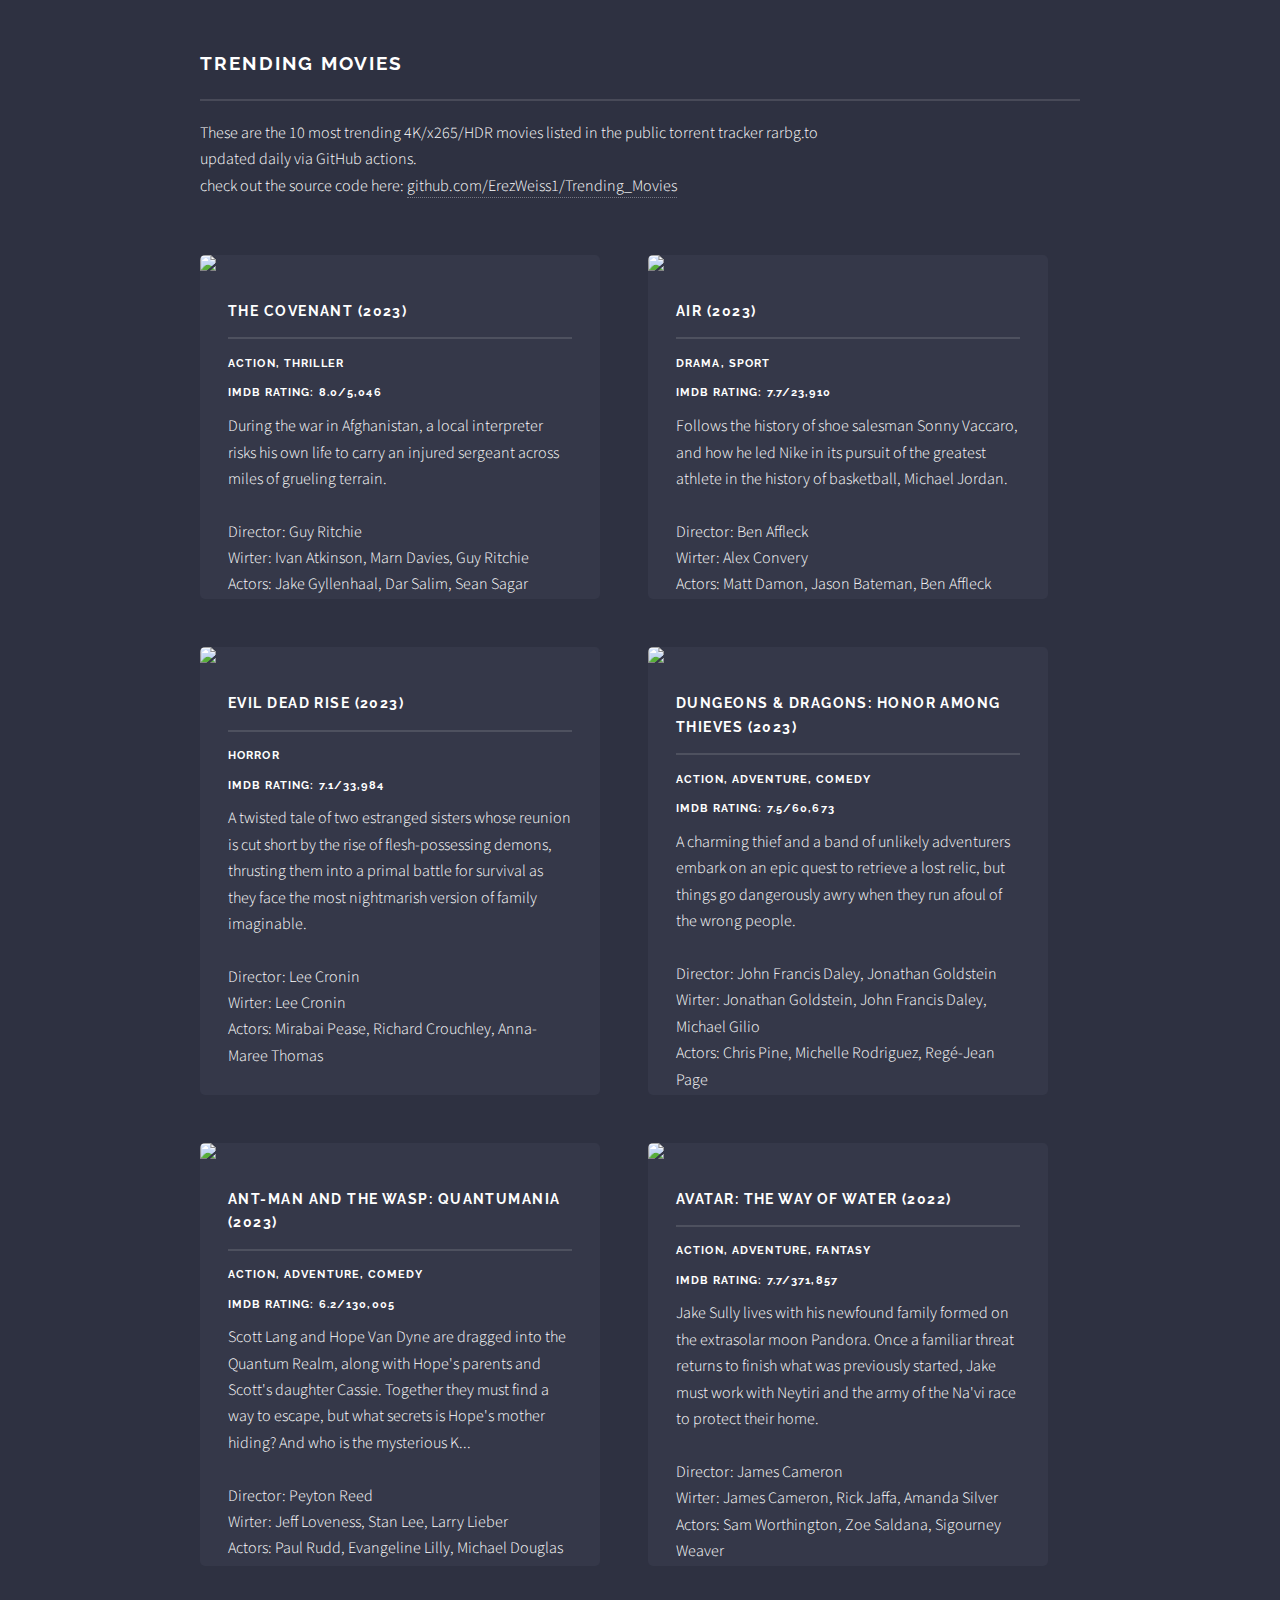
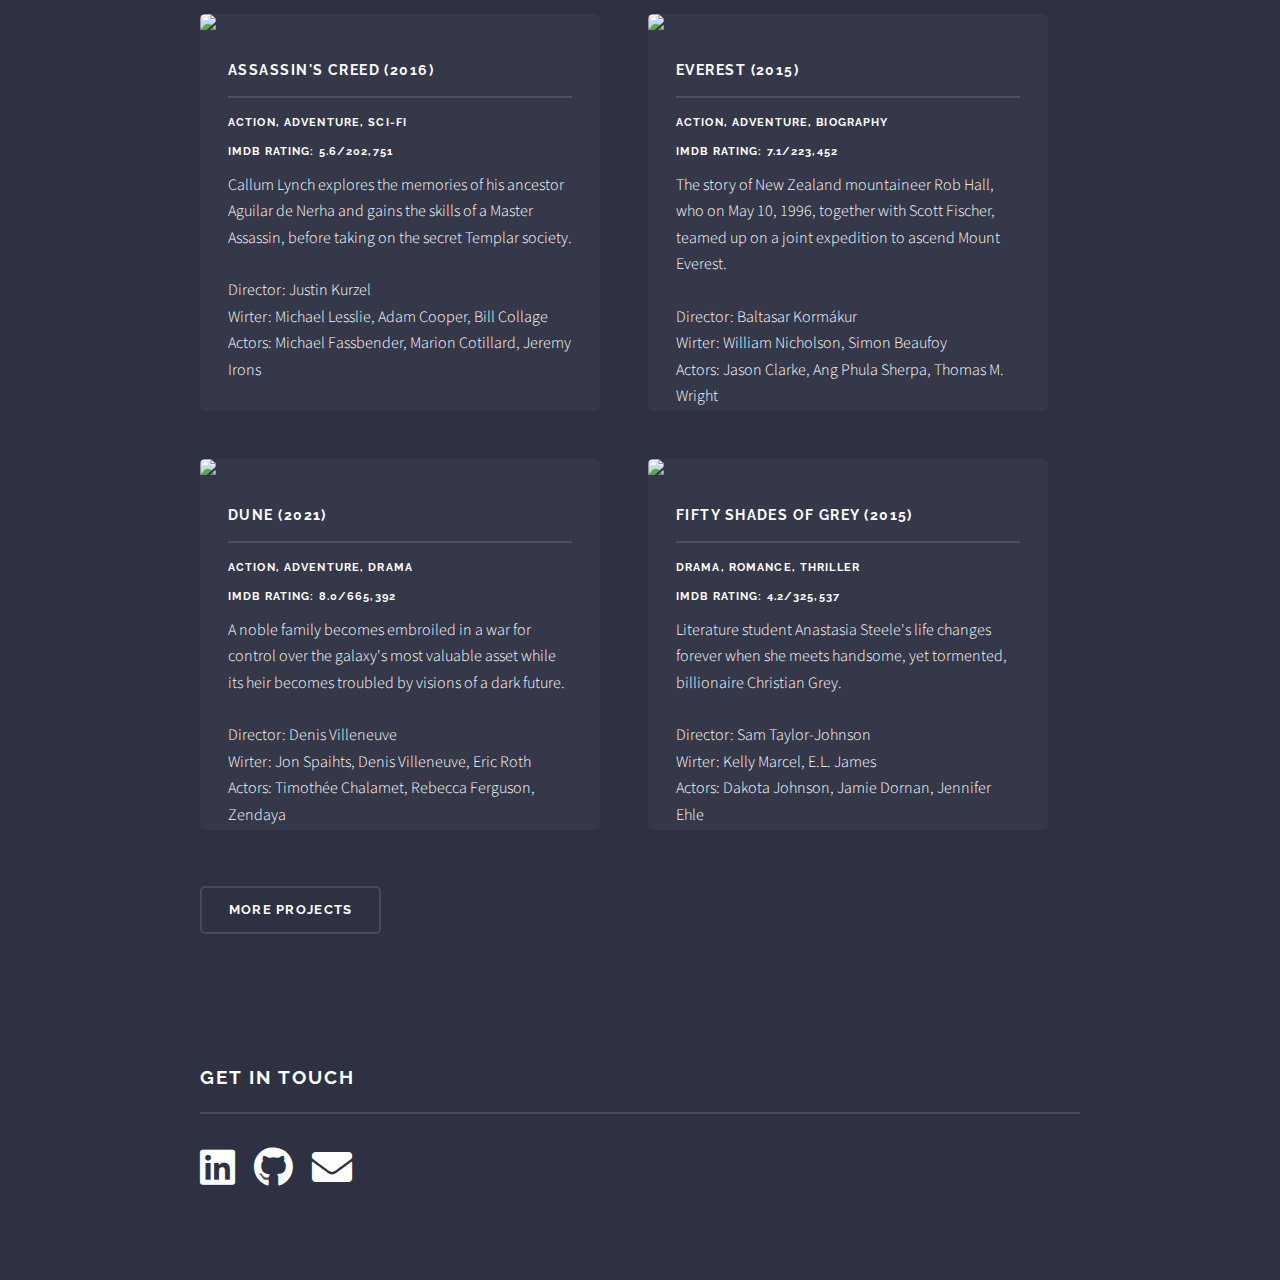
==== index.html @ 57299400 "update data" ====
<!DOCTYPE HTML>
<html>
 <head>
  <title>
   Trending Movies
  </title>
  <meta charset="utf-8"/>
  <meta content="width=device-width, initial-scale=1, user-scalable=no" name="viewport"/>
  <link href="assets/css/main.css" rel="stylesheet"/>
  <noscript>
   <link href="assets/css/noscript.css" rel="stylesheet"/>
  </noscript>
 </head>
 <body class="is-preload">
  <!-- Page Wrapper -->
  <div id="page-wrapper">
   <!-- Wrapper -->
   <section id="wrapper">
    <!-- Four -->
    <section class="wrapper alt style1" id="four">
     <div class="inner">
      <h2 class="major">
       Trending Movies
      </h2>
      <p>
       These are the 10 most trending 4K/x265/HDR movies listed in the public torrent tracker rarbg.to
       <br/>
       updated daily via GitHub actions.
       <br/>
       check out the source code here:
       <a href="https://github.com/ErezWeiss1/Trending_Movies" rel="noreferrer noopener" target="_blank">
        github.com/ErezWeiss1/Trending_Movies
       </a>
      </p>
      <section class="features">
       <article id="0">
        <a class="image" href="https://rarbgto.org/torrents.php?imdb=tt4873118" rel="noreferrer noopener" target="_blank">
         <img src="https://m.media-amazon.com/images/M/MV5BNmQzOWZhOTMtZTcxNC00MTdkLWEwYmUtOWVmOTFhNTdkNjRkXkEyXkFqcGdeQXVyODk2NDQ3MTA@._V1_SX300.jpg"/>
        </a>
        <h3 class="major">
         The Covenant (2023)
        </h3>
        <h4>
         Action, Thriller
        </h4>
        <h6>
         IMDB rating: 8.0/5,046
        </h6>
        <p1>
         During the war in Afghanistan, a local interpreter risks his own life to carry an injured sergeant across miles of grueling terrain.
        </p1>
        <br/>
        <br/>
        <p2>
         Director: Guy Ritchie
        </p2>
        <br/>
        <p3>
         Wirter: Ivan Atkinson, Marn Davies, Guy Ritchie
        </p3>
        <br/>
        <p4>
         Actors: Jake Gyllenhaal, Dar Salim, Sean Sagar
        </p4>
        <br/>
       </article>
       <article id="1">
        <a class="image" href="https://rarbgto.org/torrents.php?imdb=tt16419074" rel="noreferrer noopener" target="_blank">
         <img src="https://m.media-amazon.com/images/M/MV5BYmNlOTNlYjUtM2U3Yy00M2ZjLTkxZDQtN2NiNGZiZDI0ZjE3XkEyXkFqcGdeQXVyMTUzMTg2ODkz._V1_SX300.jpg"/>
        </a>
        <h3 class="major">
         Air (2023)
        </h3>
        <h4>
         Drama, Sport
        </h4>
        <h6>
         IMDB rating: 7.7/23,910
        </h6>
        <p1>
         Follows the history of shoe salesman Sonny Vaccaro, and how he led Nike in its pursuit of the greatest athlete in the history of basketball, Michael Jordan.
        </p1>
        <br/>
        <br/>
        <p2>
         Director: Ben Affleck
        </p2>
        <br/>
        <p3>
         Wirter: Alex Convery
        </p3>
        <br/>
        <p4>
         Actors: Matt Damon, Jason Bateman, Ben Affleck
        </p4>
        <br/>
       </article>
       <article id="2">
        <a class="image" href="https://rarbgto.org/torrents.php?imdb=tt13345606" rel="noreferrer noopener" target="_blank">
         <img src="https://m.media-amazon.com/images/M/MV5BMmZiN2VmMjktZDE5OC00ZWRmLWFlMmEtYWViMTY4NjM3ZmNkXkEyXkFqcGdeQXVyMTI2MTc2ODM3._V1_SX300.jpg"/>
        </a>
        <h3 class="major">
         Evil Dead Rise (2023)
        </h3>
        <h4>
         Horror
        </h4>
        <h6>
         IMDB rating: 7.1/33,984
        </h6>
        <p1>
         A twisted tale of two estranged sisters whose reunion is cut short by the rise of flesh-possessing demons, thrusting them into a primal battle for survival as they face the most nightmarish version of family imaginable.
        </p1>
        <br/>
        <br/>
        <p2>
         Director: Lee Cronin
        </p2>
        <br/>
        <p3>
         Wirter: Lee Cronin
        </p3>
        <br/>
        <p4>
         Actors: Mirabai Pease, Richard Crouchley, Anna-Maree Thomas
        </p4>
        <br/>
       </article>
       <article id="3">
        <a class="image" href="https://rarbgto.org/torrents.php?imdb=tt2906216" rel="noreferrer noopener" target="_blank">
         <img src="https://m.media-amazon.com/images/M/MV5BNmFkN2M2NzItOTY5YS00MmE2LTk3ZjctNTk2YzQ5ZmRiYzJjXkEyXkFqcGdeQXVyMjkwOTAyMDU@._V1_SX300.jpg"/>
        </a>
        <h3 class="major">
         Dungeons &amp; Dragons: Honor Among Thieves (2023)
        </h3>
        <h4>
         Action, Adventure, Comedy
        </h4>
        <h6>
         IMDB rating: 7.5/60,673
        </h6>
        <p1>
         A charming thief and a band of unlikely adventurers embark on an epic quest to retrieve a lost relic, but things go dangerously awry when they run afoul of the wrong people.
        </p1>
        <br/>
        <br/>
        <p2>
         Director: John Francis Daley, Jonathan Goldstein
        </p2>
        <br/>
        <p3>
         Wirter: Jonathan Goldstein, John Francis Daley, Michael Gilio
        </p3>
        <br/>
        <p4>
         Actors: Chris Pine, Michelle Rodriguez, Regé-Jean Page
        </p4>
        <br/>
       </article>
       <article id="4">
        <a class="image" href="https://rarbgto.org/torrents.php?imdb=tt10954600" rel="noreferrer noopener" target="_blank">
         <img src="https://m.media-amazon.com/images/M/MV5BODZhNzlmOGItMWUyYS00Y2Q5LWFlNzMtM2I2NDFkM2ZkYmE1XkEyXkFqcGdeQXVyMTU5OTA4NTIz._V1_SX300.jpg"/>
        </a>
        <h3 class="major">
         Ant-Man and the Wasp: Quantumania (2023)
        </h3>
        <h4>
         Action, Adventure, Comedy
        </h4>
        <h6>
         IMDB rating: 6.2/130,005
        </h6>
        <p1>
         Scott Lang and Hope Van Dyne are dragged into the Quantum Realm, along with Hope's parents and Scott's daughter Cassie. Together they must find a way to escape, but what secrets is Hope's mother hiding? And who is the mysterious K...
        </p1>
        <br/>
        <br/>
        <p2>
         Director: Peyton Reed
        </p2>
        <br/>
        <p3>
         Wirter: Jeff Loveness, Stan Lee, Larry Lieber
        </p3>
        <br/>
        <p4>
         Actors: Paul Rudd, Evangeline Lilly, Michael Douglas
        </p4>
        <br/>
       </article>
       <article id="5">
        <a class="image" href="https://rarbgto.org/torrents.php?imdb=tt1630029" rel="noreferrer noopener" target="_blank">
         <img src="https://m.media-amazon.com/images/M/MV5BYjhiNjBlODctY2ZiOC00YjVlLWFlNzAtNTVhNzM1YjI1NzMxXkEyXkFqcGdeQXVyMjQxNTE1MDA@._V1_SX300.jpg"/>
        </a>
        <h3 class="major">
         Avatar: The Way of Water (2022)
        </h3>
        <h4>
         Action, Adventure, Fantasy
        </h4>
        <h6>
         IMDB rating: 7.7/371,857
        </h6>
        <p1>
         Jake Sully lives with his newfound family formed on the extrasolar moon Pandora. Once a familiar threat returns to finish what was previously started, Jake must work with Neytiri and the army of the Na'vi race to protect their home.
        </p1>
        <br/>
        <br/>
        <p2>
         Director: James Cameron
        </p2>
        <br/>
        <p3>
         Wirter: James Cameron, Rick Jaffa, Amanda Silver
        </p3>
        <br/>
        <p4>
         Actors: Sam Worthington, Zoe Saldana, Sigourney Weaver
        </p4>
        <br/>
       </article>
       <article id="6">
        <a class="image" href="https://rarbgto.org/torrents.php?imdb=tt2094766" rel="noreferrer noopener" target="_blank">
         <img src="https://m.media-amazon.com/images/M/MV5BNzE1OTczNTc1OF5BMl5BanBnXkFtZTgwMzgyMDI3MDI@._V1_SX300.jpg"/>
        </a>
        <h3 class="major">
         Assassin's Creed (2016)
        </h3>
        <h4>
         Action, Adventure, Sci-Fi
        </h4>
        <h6>
         IMDB rating: 5.6/202,751
        </h6>
        <p1>
         Callum Lynch explores the memories of his ancestor Aguilar de Nerha and gains the skills of a Master Assassin, before taking on the secret Templar society.
        </p1>
        <br/>
        <br/>
        <p2>
         Director: Justin Kurzel
        </p2>
        <br/>
        <p3>
         Wirter: Michael Lesslie, Adam Cooper, Bill Collage
        </p3>
        <br/>
        <p4>
         Actors: Michael Fassbender, Marion Cotillard, Jeremy Irons
        </p4>
        <br/>
       </article>
       <article id="7">
        <a class="image" href="https://rarbgto.org/torrents.php?imdb=tt2719848" rel="noreferrer noopener" target="_blank">
         <img src="https://m.media-amazon.com/images/M/MV5BMTNmMzM0ZTktZWY3Yy00ODViLTllZDgtODcwM2QyM2E2YTU2L2ltYWdlXkEyXkFqcGdeQXVyNjU0OTQ0OTY@._V1_SX300.jpg"/>
        </a>
        <h3 class="major">
         Everest (2015)
        </h3>
        <h4>
         Action, Adventure, Biography
        </h4>
        <h6>
         IMDB rating: 7.1/223,452
        </h6>
        <p1>
         The story of New Zealand mountaineer Rob Hall, who on May 10, 1996, together with Scott Fischer, teamed up on a joint expedition to ascend Mount Everest.
        </p1>
        <br/>
        <br/>
        <p2>
         Director: Baltasar Kormákur
        </p2>
        <br/>
        <p3>
         Wirter: William Nicholson, Simon Beaufoy
        </p3>
        <br/>
        <p4>
         Actors: Jason Clarke, Ang Phula Sherpa, Thomas M. Wright
        </p4>
        <br/>
       </article>
       <article id="8">
        <a class="image" href="https://rarbgto.org/torrents.php?imdb=tt1160419" rel="noreferrer noopener" target="_blank">
         <img src="https://m.media-amazon.com/images/M/MV5BN2FjNmEyNWMtYzM0ZS00NjIyLTg5YzYtYThlMGVjNzE1OGViXkEyXkFqcGdeQXVyMTkxNjUyNQ@@._V1_SX300.jpg"/>
        </a>
        <h3 class="major">
         Dune (2021)
        </h3>
        <h4>
         Action, Adventure, Drama
        </h4>
        <h6>
         IMDB rating: 8.0/665,392
        </h6>
        <p1>
         A noble family becomes embroiled in a war for control over the galaxy's most valuable asset while its heir becomes troubled by visions of a dark future.
        </p1>
        <br/>
        <br/>
        <p2>
         Director: Denis Villeneuve
        </p2>
        <br/>
        <p3>
         Wirter: Jon Spaihts, Denis Villeneuve, Eric Roth
        </p3>
        <br/>
        <p4>
         Actors: Timothée Chalamet, Rebecca Ferguson, Zendaya
        </p4>
        <br/>
       </article>
       <article id="9">
        <a class="image" href="https://rarbgto.org/torrents.php?imdb=tt2322441" rel="noreferrer noopener" target="_blank">
         <img src="https://m.media-amazon.com/images/M/MV5BMjE1MTM4NDAzOF5BMl5BanBnXkFtZTgwNTMwNjI0MzE@._V1_SX300.jpg"/>
        </a>
        <h3 class="major">
         Fifty Shades of Grey (2015)
        </h3>
        <h4>
         Drama, Romance, Thriller
        </h4>
        <h6>
         IMDB rating: 4.2/325,537
        </h6>
        <p1>
         Literature student Anastasia Steele's life changes forever when she meets handsome, yet tormented, billionaire Christian Grey.
        </p1>
        <br/>
        <br/>
        <p2>
         Director: Sam Taylor-Johnson
        </p2>
        <br/>
        <p3>
         Wirter: Kelly Marcel, E.L. James
        </p3>
        <br/>
        <p4>
         Actors: Dakota Johnson, Jamie Dornan, Jennifer Ehle
        </p4>
        <br/>
       </article>
      </section>
      <ul class="actions">
       <li>
        <a class="button" href="https://erezweiss1.github.io/" rel="noreferrer noopener" target="_blank">
         More Projects
        </a>
       </li>
      </ul>
     </div>
    </section>
   </section>
   <!-- Footer -->
   <section id="footer">
    <div class="inner">
     <h2 class="major">
      Get in touch
     </h2>
     <ul class="icons alt">
      <li>
       <a class="icon brands fa-linkedin fa-2x" href="https://www.linkedin.com/in/ErezWeiss1" rel="noreferrer noopener" target="_blank">
       </a>
      </li>
      <li>
       <a class="icon brands fa-github fa-2x" href="https://www.github.com/ErezWeiss1" rel="noreferrer noopener" target="_blank">
       </a>
      </li>
      <li>
       <a class="icon solid fa-envelope fa-2x" href="mailto:ErezWeiss1@gmail.com" rel="noreferrer noopener" target="_blank">
       </a>
      </li>
     </ul>
    </div>
   </section>
  </div>
  <!-- Scripts -->
  <script src="assets/js/jquery.min.js">
  </script>
  <script src="assets/js/jquery.scrollex.min.js">
  </script>
  <script src="assets/js/browser.min.js">
  </script>
  <script src="assets/js/breakpoints.min.js">
  </script>
  <script src="assets/js/util.js">
  </script>
  <script src="assets/js/main.js">
  </script>
  <script src="https://ajax.googleapis.com/ajax/libs/jquery/1.12.0/jquery.min.js">
  </script>
 </body>
</html>
---- assets/css/main.css ----
@import url(fontawesome-all.min.css);
@import url("https://fonts.googleapis.com/css?family=Raleway:200,700|Source+Sans+Pro:300,600,300italic,600italic");

/*
	Solid State by HTML5 UP
	html5up.net | @ajlkn
	Free for personal and commercial use under the CCA 3.0 license (html5up.net/license)
*/

html, body, div, span, applet, object,
iframe, h1, h2, h3, h4, h5, h6, p, blockquote,
pre, a, abbr, acronym, address, big, cite,
code, del, dfn, em, img, ins, kbd, q, s, samp,
small, strike, strong, sub, sup, tt, var, b,
u, i, center, dl, dt, dd, ol, ul, li, fieldset,
form, label, legend, table, caption, tbody,
tfoot, thead, tr, th, td, article, aside,
canvas, details, embed, figure, figcaption,
footer, header, hgroup, menu, nav, output, ruby,
section, summary, time, mark, audio, video {
	margin: 0;
	padding: 0;
	border: 0;
	font-size: 100%;
	font: inherit;
	vertical-align: baseline;}

article, aside, details, figcaption, figure,
footer, header, hgroup, menu, nav, section {
	display: block;}

body {
	line-height: 1;
}

ol, ul {
	list-style: none;
}

blockquote, q {
	quotes: none;
}

	blockquote:before, blockquote:after, q:before, q:after {
		content: '';
		content: none;
	}

table {
	border-collapse: collapse;
	border-spacing: 0;
}

body {
	-webkit-text-size-adjust: none;
}

mark {
	background-color: transparent;
	color: inherit;
}

input::-moz-focus-inner {
	border: 0;
	padding: 0;
}

input, select, textarea {
	-moz-appearance: none;
	-webkit-appearance: none;
	-ms-appearance: none;
	appearance: none;
}

/* Basic */

	@-ms-viewport {
		width: device-width;
	}

	body {
		-ms-overflow-style: scrollbar;
	}

	@media screen and (max-width: 480px) {

		html, body {
			min-width: 320px;
		}

	}

	html {
		box-sizing: border-box;
	}

	*, *:before, *:after {
		box-sizing: inherit;
	}

	body {
		background-color: #2e3141;
		background-image: linear-gradient(to top, rgba(46, 49, 65, 0.8), rgba(46, 49, 65, 0.8)), url("../../images/bg.jpg");
		background-size: auto,
 cover;
		background-attachment: fixed,
 fixed;
		background-position: center,
 center;
	}

		body.is-preload *, body.is-preload *:before, body.is-preload *:after {
			-moz-animation: none !important;
			-webkit-animation: none !important;
			-ms-animation: none !important;
			animation: none !important;
			-moz-transition: none !important;
			-webkit-transition: none !important;
			-ms-transition: none !important;
			transition: none !important;
		}

/* Type */

	body, input, select, textarea {
		color: #ffffff;
		font-family: "Source Sans Pro", Helvetica, sans-serif;
		font-size: 16.5pt;
		font-weight: 300;
		line-height: 1.65;
	}

		@media screen and (max-width: 1680px) {

			body, input, select, textarea {
				font-size: 13pt;
			}

		}

		@media screen and (max-width: 1280px) {

			body, input, select, textarea {
				font-size: 12pt;
			}

		}

		@media screen and (max-width: 980px) {

			body, input, select, textarea {
				font-size: 12pt;
			}

		}

		@media screen and (max-width: 736px) {

			body, input, select, textarea {
				font-size: 12pt;
			}

		}

		@media screen and (max-width: 480px) {

			body, input, select, textarea {
				font-size: 12pt;
			}

		}

	a {
		-moz-transition: color 0.2s ease-in-out, border-bottom-color 0.2s ease-in-out;
		-webkit-transition: color 0.2s ease-in-out, border-bottom-color 0.2s ease-in-out;
		-ms-transition: color 0.2s ease-in-out, border-bottom-color 0.2s ease-in-out;
		transition: color 0.2s ease-in-out, border-bottom-color 0.2s ease-in-out;
		border-bottom: dotted 1px rgba(255, 255, 255, 0.35);
		color: #ffffff;
		text-decoration: none;
	}

		a:hover {
			border-bottom-color: transparent;
			color: #ffffff !important;
		}

		a.special:not(.button) {
			text-decoration: none;
			border-bottom: 0;
			display: block;
			font-family: Raleway, Helvetica, sans-serif;
			font-size: 0.8em;
			font-weight: 700;
			letter-spacing: 0.1em;
			margin: 0 0 2em 0;
			text-transform: uppercase;
		}

			a.special:not(.button):before {
				-moz-osx-font-smoothing: grayscale;
				-webkit-font-smoothing: antialiased;
				display: inline-block;
				font-style: normal;
				font-variant: normal;
				text-rendering: auto;
				line-height: 1;
				text-transform: none !important;
				font-family: 'Font Awesome 5 Free';
				font-weight: 900;
			}

			a.special:not(.button):before {
				-moz-transition: background-color 0.2s ease-in-out;
				-webkit-transition: background-color 0.2s ease-in-out;
				-ms-transition: background-color 0.2s ease-in-out;
				transition: background-color 0.2s ease-in-out;
				border-radius: 100%;
				border: solid 2px rgba(255, 255, 255, 0.125);
				content: '\f105';
				display: inline-block;
				font-size: 1.25em;
				height: 2em;
				line-height: 1.75em;
				margin-right: 0.85em;
				text-align: center;
				text-indent: 0.15em;
				vertical-align: middle;
				width: 2em;
			}

			a.special:not(.button):hover:before {
				background-color: rgba(255, 255, 255, 0.025);
			}

			a.special:not(.button):active:before {
				background-color: rgba(255, 255, 255, 0.075);
			}

	strong, b {
		color: #ffffff;
		font-weight: 600;
	}

	em, i {
		font-style: italic;
	}

	p {
		margin: 0 0 2em 0;
	}

	h1, h2, h3, h4, h5, h6 {
		color: #ffffff;
		font-family: Raleway, Helvetica, sans-serif;
		font-weight: 700;
		letter-spacing: 0.1em;
		margin: 0 0 1em 0;
		text-transform: uppercase;
	}

		h1 a, h2 a, h3 a, h4 a, h5 a, h6 a {
			color: inherit;
			text-decoration: none;
			border-bottom: 0;
		}

		h1 span, h2 span, h3 span, h4 span, h5 span, h6 span {
			font-weight: 200;
		}

		h1.major, h2.major, h3.major, h4.major, h5.major, h6.major {
			padding-bottom: 1em;
			border-bottom: solid 2px rgba(255, 255, 255, 0.125);
		}

	h2 {
		font-size: 1.2em;
	}

	h3 {
		font-size: 0.9em;
	}

	h4 {
		font-size: 0.7em;
	}

	h5 {
		font-size: 0.7em;
	}

	h6 {
		font-size: 0.7em;
	}

	@media screen and (max-width: 736px) {

		h2 {
			font-size: 1em;
		}

		h3 {
			font-size: 0.8em;
		}

	}

	sub {
		font-size: 0.8em;
		position: relative;
		top: 0.5em;
	}

	sup {
		font-size: 0.8em;
		position: relative;
		top: -0.5em;
	}

	blockquote {
		border-left: solid 4px rgba(255, 255, 255, 0.125);
		font-style: italic;
		margin: 0 0 2em 0;
		padding: 0.5em 0 0.5em 2em;
	}

	code {
		background: rgba(255, 255, 255, 0.025);
		border-radius: 5px;
		border: solid 2px rgba(255, 255, 255, 0.125);
		font-family: "Courier New", monospace;
		font-size: 0.9em;
		margin: 0 0.25em;
		padding: 0.25em 0.65em;
	}

	pre {
		-webkit-overflow-scrolling: touch;
		font-family: "Courier New", monospace;
		font-size: 0.9em;
		margin: 0 0 2em 0;
	}

		pre code {
			display: block;
			line-height: 1.75em;
			padding: 1em 1.5em;
			overflow-x: auto;
		}

	hr {
		border: 0;
		border-bottom: solid 2px rgba(255, 255, 255, 0.125);
		margin: 2.5em 0;
	}

		hr.major {
			margin: 4em 0;
		}

	.align-left {
		text-align: left;
	}

	.align-center {
		text-align: center;
	}

	.align-right {
		text-align: right;
	}

/* Row */

	.row {
		display: flex;
		flex-wrap: wrap;
		box-sizing: border-box;
		align-items: stretch;
	}

		.row > * {
			box-sizing: border-box;
		}

		.row.gtr-uniform > * > :last-child {
			margin-bottom: 0;
		}

		.row.aln-left {
			justify-content: flex-start;
		}

		.row.aln-center {
			justify-content: center;
		}

		.row.aln-right {
			justify-content: flex-end;
		}

		.row.aln-top {
			align-items: flex-start;
		}

		.row.aln-middle {
			align-items: center;
		}

		.row.aln-bottom {
			align-items: flex-end;
		}

		.row > .imp {
			order: -1;
		}

		.row > .col-1 {
			width: 8.33333%;
		}

		.row > .off-1 {
			margin-left: 8.33333%;
		}

		.row > .col-2 {
			width: 16.66667%;
		}

		.row > .off-2 {
			margin-left: 16.66667%;
		}

		.row > .col-3 {
			width: 25%;
		}

		.row > .off-3 {
			margin-left: 25%;
		}

		.row > .col-4 {
			width: 33.33333%;
		}

		.row > .off-4 {
			margin-left: 33.33333%;
		}

		.row > .col-5 {
			width: 41.66667%;
		}

		.row > .off-5 {
			margin-left: 41.66667%;
		}

		.row > .col-6 {
			width: 50%;
		}

		.row > .off-6 {
			margin-left: 50%;
		}

		.row > .col-7 {
			width: 58.33333%;
		}

		.row > .off-7 {
			margin-left: 58.33333%;
		}

		.row > .col-8 {
			width: 66.66667%;
		}

		.row > .off-8 {
			margin-left: 66.66667%;
		}

		.row > .col-9 {
			width: 75%;
		}

		.row > .off-9 {
			margin-left: 75%;
		}

		.row > .col-10 {
			width: 83.33333%;
		}

		.row > .off-10 {
			margin-left: 83.33333%;
		}

		.row > .col-11 {
			width: 91.66667%;
		}

		.row > .off-11 {
			margin-left: 91.66667%;
		}

		.row > .col-12 {
			width: 100%;
		}

		.row > .off-12 {
			margin-left: 100%;
		}

		.row.gtr-0 {
			margin-top: 0;
			margin-left: 0em;
		}

			.row.gtr-0 > * {
				padding: 0 0 0 0em;
			}

			.row.gtr-0.gtr-uniform {
				margin-top: 0em;
			}

				.row.gtr-0.gtr-uniform > * {
					padding-top: 0em;
				}

		.row.gtr-25 {
			margin-top: 0;
			margin-left: -0.4375em;
		}

			.row.gtr-25 > * {
				padding: 0 0 0 0.4375em;
			}

			.row.gtr-25.gtr-uniform {
				margin-top: -0.4375em;
			}

				.row.gtr-25.gtr-uniform > * {
					padding-top: 0.4375em;
				}

		.row.gtr-50 {
			margin-top: 0;
			margin-left: -0.875em;
		}

			.row.gtr-50 > * {
				padding: 0 0 0 0.875em;
			}

			.row.gtr-50.gtr-uniform {
				margin-top: -0.875em;
			}

				.row.gtr-50.gtr-uniform > * {
					padding-top: 0.875em;
				}

		.row {
			margin-top: 0;
			margin-left: -1.75em;
		}

			.row > * {
				padding: 0 0 0 1.75em;
			}

			.row.gtr-uniform {
				margin-top: -1.75em;
			}

				.row.gtr-uniform > * {
					padding-top: 1.75em;
				}

		.row.gtr-150 {
			margin-top: 0;
			margin-left: -2.625em;
		}

			.row.gtr-150 > * {
				padding: 0 0 0 2.625em;
			}

			.row.gtr-150.gtr-uniform {
				margin-top: -2.625em;
			}

				.row.gtr-150.gtr-uniform > * {
					padding-top: 2.625em;
				}

		.row.gtr-200 {
			margin-top: 0;
			margin-left: -3.5em;
		}

			.row.gtr-200 > * {
				padding: 0 0 0 3.5em;
			}

			.row.gtr-200.gtr-uniform {
				margin-top: -3.5em;
			}

				.row.gtr-200.gtr-uniform > * {
					padding-top: 3.5em;
				}

		@media screen and (max-width: 1680px) {

			.row {
				display: flex;
				flex-wrap: wrap;
				box-sizing: border-box;
				align-items: stretch;
			}

				.row > * {
					box-sizing: border-box;
				}

				.row.gtr-uniform > * > :last-child {
					margin-bottom: 0;
				}

				.row.aln-left {
					justify-content: flex-start;
				}

				.row.aln-center {
					justify-content: center;
				}

				.row.aln-right {
					justify-content: flex-end;
				}

				.row.aln-top {
					align-items: flex-start;
				}

				.row.aln-middle {
					align-items: center;
				}

				.row.aln-bottom {
					align-items: flex-end;
				}

				.row > .imp-xlarge {
					order: -1;
				}

				.row > .col-1-xlarge {
					width: 8.33333%;
				}

				.row > .off-1-xlarge {
					margin-left: 8.33333%;
				}

				.row > .col-2-xlarge {
					width: 16.66667%;
				}

				.row > .off-2-xlarge {
					margin-left: 16.66667%;
				}

				.row > .col-3-xlarge {
					width: 25%;
				}

				.row > .off-3-xlarge {
					margin-left: 25%;
				}

				.row > .col-4-xlarge {
					width: 33.33333%;
				}

				.row > .off-4-xlarge {
					margin-left: 33.33333%;
				}

				.row > .col-5-xlarge {
					width: 41.66667%;
				}

				.row > .off-5-xlarge {
					margin-left: 41.66667%;
				}

				.row > .col-6-xlarge {
					width: 50%;
				}

				.row > .off-6-xlarge {
					margin-left: 50%;
				}

				.row > .col-7-xlarge {
					width: 58.33333%;
				}

				.row > .off-7-xlarge {
					margin-left: 58.33333%;
				}

				.row > .col-8-xlarge {
					width: 66.66667%;
				}

				.row > .off-8-xlarge {
					margin-left: 66.66667%;
				}

				.row > .col-9-xlarge {
					width: 75%;
				}

				.row > .off-9-xlarge {
					margin-left: 75%;
				}

				.row > .col-10-xlarge {
					width: 83.33333%;
				}

				.row > .off-10-xlarge {
					margin-left: 83.33333%;
				}

				.row > .col-11-xlarge {
					width: 91.66667%;
				}

				.row > .off-11-xlarge {
					margin-left: 91.66667%;
				}

				.row > .col-12-xlarge {
					width: 100%;
				}

				.row > .off-12-xlarge {
					margin-left: 100%;
				}

				.row.gtr-0 {
					margin-top: 0;
					margin-left: 0em;
				}

					.row.gtr-0 > * {
						padding: 0 0 0 0em;
					}

					.row.gtr-0.gtr-uniform {
						margin-top: 0em;
					}

						.row.gtr-0.gtr-uniform > * {
							padding-top: 0em;
						}

				.row.gtr-25 {
					margin-top: 0;
					margin-left: -0.4375em;
				}

					.row.gtr-25 > * {
						padding: 0 0 0 0.4375em;
					}

					.row.gtr-25.gtr-uniform {
						margin-top: -0.4375em;
					}

						.row.gtr-25.gtr-uniform > * {
							padding-top: 0.4375em;
						}

				.row.gtr-50 {
					margin-top: 0;
					margin-left: -0.875em;
				}

					.row.gtr-50 > * {
						padding: 0 0 0 0.875em;
					}

					.row.gtr-50.gtr-uniform {
						margin-top: -0.875em;
					}

						.row.gtr-50.gtr-uniform > * {
							padding-top: 0.875em;
						}

				.row {
					margin-top: 0;
					margin-left: -1.75em;
				}

					.row > * {
						padding: 0 0 0 1.75em;
					}

					.row.gtr-uniform {
						margin-top: -1.75em;
					}

						.row.gtr-uniform > * {
							padding-top: 1.75em;
						}

				.row.gtr-150 {
					margin-top: 0;
					margin-left: -2.625em;
				}

					.row.gtr-150 > * {
						padding: 0 0 0 2.625em;
					}

					.row.gtr-150.gtr-uniform {
						margin-top: -2.625em;
					}

						.row.gtr-150.gtr-uniform > * {
							padding-top: 2.625em;
						}

				.row.gtr-200 {
					margin-top: 0;
					margin-left: -3.5em;
				}

					.row.gtr-200 > * {
						padding: 0 0 0 3.5em;
					}

					.row.gtr-200.gtr-uniform {
						margin-top: -3.5em;
					}

						.row.gtr-200.gtr-uniform > * {
							padding-top: 3.5em;
						}

		}

		@media screen and (max-width: 1280px) {

			.row {
				display: flex;
				flex-wrap: wrap;
				box-sizing: border-box;
				align-items: stretch;
			}

				.row > * {
					box-sizing: border-box;
				}

				.row.gtr-uniform > * > :last-child {
					margin-bottom: 0;
				}

				.row.aln-left {
					justify-content: flex-start;
				}

				.row.aln-center {
					justify-content: center;
				}

				.row.aln-right {
					justify-content: flex-end;
				}

				.row.aln-top {
					align-items: flex-start;
				}

				.row.aln-middle {
					align-items: center;
				}

				.row.aln-bottom {
					align-items: flex-end;
				}

				.row > .imp-large {
					order: -1;
				}

				.row > .col-1-large {
					width: 8.33333%;
				}

				.row > .off-1-large {
					margin-left: 8.33333%;
				}

				.row > .col-2-large {
					width: 16.66667%;
				}

				.row > .off-2-large {
					margin-left: 16.66667%;
				}

				.row > .col-3-large {
					width: 25%;
				}

				.row > .off-3-large {
					margin-left: 25%;
				}

				.row > .col-4-large {
					width: 33.33333%;
				}

				.row > .off-4-large {
					margin-left: 33.33333%;
				}

				.row > .col-5-large {
					width: 41.66667%;
				}

				.row > .off-5-large {
					margin-left: 41.66667%;
				}

				.row > .col-6-large {
					width: 50%;
				}

				.row > .off-6-large {
					margin-left: 50%;
				}

				.row > .col-7-large {
					width: 58.33333%;
				}

				.row > .off-7-large {
					margin-left: 58.33333%;
				}

				.row > .col-8-large {
					width: 66.66667%;
				}

				.row > .off-8-large {
					margin-left: 66.66667%;
				}

				.row > .col-9-large {
					width: 75%;
				}

				.row > .off-9-large {
					margin-left: 75%;
				}

				.row > .col-10-large {
					width: 83.33333%;
				}

				.row > .off-10-large {
					margin-left: 83.33333%;
				}

				.row > .col-11-large {
					width: 91.66667%;
				}

				.row > .off-11-large {
					margin-left: 91.66667%;
				}

				.row > .col-12-large {
					width: 100%;
				}

				.row > .off-12-large {
					margin-left: 100%;
				}

				.row.gtr-0 {
					margin-top: 0;
					margin-left: 0em;
				}

					.row.gtr-0 > * {
						padding: 0 0 0 0em;
					}

					.row.gtr-0.gtr-uniform {
						margin-top: 0em;
					}

						.row.gtr-0.gtr-uniform > * {
							padding-top: 0em;
						}

				.row.gtr-25 {
					margin-top: 0;
					margin-left: -0.4375em;
				}

					.row.gtr-25 > * {
						padding: 0 0 0 0.4375em;
					}

					.row.gtr-25.gtr-uniform {
						margin-top: -0.4375em;
					}

						.row.gtr-25.gtr-uniform > * {
							padding-top: 0.4375em;
						}

				.row.gtr-50 {
					margin-top: 0;
					margin-left: -0.875em;
				}

					.row.gtr-50 > * {
						padding: 0 0 0 0.875em;
					}

					.row.gtr-50.gtr-uniform {
						margin-top: -0.875em;
					}

						.row.gtr-50.gtr-uniform > * {
							padding-top: 0.875em;
						}

				.row {
					margin-top: 0;
					margin-left: -1.75em;
				}

					.row > * {
						padding: 0 0 0 1.75em;
					}

					.row.gtr-uniform {
						margin-top: -1.75em;
					}

						.row.gtr-uniform > * {
							padding-top: 1.75em;
						}

				.row.gtr-150 {
					margin-top: 0;
					margin-left: -2.625em;
				}

					.row.gtr-150 > * {
						padding: 0 0 0 2.625em;
					}

					.row.gtr-150.gtr-uniform {
						margin-top: -2.625em;
					}

						.row.gtr-150.gtr-uniform > * {
							padding-top: 2.625em;
						}

				.row.gtr-200 {
					margin-top: 0;
					margin-left: -3.5em;
				}

					.row.gtr-200 > * {
						padding: 0 0 0 3.5em;
					}

					.row.gtr-200.gtr-uniform {
						margin-top: -3.5em;
					}

						.row.gtr-200.gtr-uniform > * {
							padding-top: 3.5em;
						}

		}

		@media screen and (max-width: 980px) {

			.row {
				display: flex;
				flex-wrap: wrap;
				box-sizing: border-box;
				align-items: stretch;
			}

				.row > * {
					box-sizing: border-box;
				}

				.row.gtr-uniform > * > :last-child {
					margin-bottom: 0;
				}

				.row.aln-left {
					justify-content: flex-start;
				}

				.row.aln-center {
					justify-content: center;
				}

				.row.aln-right {
					justify-content: flex-end;
				}

				.row.aln-top {
					align-items: flex-start;
				}

				.row.aln-middle {
					align-items: center;
				}

				.row.aln-bottom {
					align-items: flex-end;
				}

				.row > .imp-medium {
					order: -1;
				}

				.row > .col-1-medium {
					width: 8.33333%;
				}

				.row > .off-1-medium {
					margin-left: 8.33333%;
				}

				.row > .col-2-medium {
					width: 16.66667%;
				}

				.row > .off-2-medium {
					margin-left: 16.66667%;
				}

				.row > .col-3-medium {
					width: 25%;
				}

				.row > .off-3-medium {
					margin-left: 25%;
				}

				.row > .col-4-medium {
					width: 33.33333%;
				}

				.row > .off-4-medium {
					margin-left: 33.33333%;
				}

				.row > .col-5-medium {
					width: 41.66667%;
				}

				.row > .off-5-medium {
					margin-left: 41.66667%;
				}

				.row > .col-6-medium {
					width: 50%;
				}

				.row > .off-6-medium {
					margin-left: 50%;
				}

				.row > .col-7-medium {
					width: 58.33333%;
				}

				.row > .off-7-medium {
					margin-left: 58.33333%;
				}

				.row > .col-8-medium {
					width: 66.66667%;
				}

				.row > .off-8-medium {
					margin-left: 66.66667%;
				}

				.row > .col-9-medium {
					width: 75%;
				}

				.row > .off-9-medium {
					margin-left: 75%;
				}

				.row > .col-10-medium {
					width: 83.33333%;
				}

				.row > .off-10-medium {
					margin-left: 83.33333%;
				}

				.row > .col-11-medium {
					width: 91.66667%;
				}

				.row > .off-11-medium {
					margin-left: 91.66667%;
				}

				.row > .col-12-medium {
					width: 100%;
				}

				.row > .off-12-medium {
					margin-left: 100%;
				}

				.row.gtr-0 {
					margin-top: 0;
					margin-left: 0em;
				}

					.row.gtr-0 > * {
						padding: 0 0 0 0em;
					}

					.row.gtr-0.gtr-uniform {
						margin-top: 0em;
					}

						.row.gtr-0.gtr-uniform > * {
							padding-top: 0em;
						}

				.row.gtr-25 {
					margin-top: 0;
					margin-left: -0.4375em;
				}

					.row.gtr-25 > * {
						padding: 0 0 0 0.4375em;
					}

					.row.gtr-25.gtr-uniform {
						margin-top: -0.4375em;
					}

						.row.gtr-25.gtr-uniform > * {
							padding-top: 0.4375em;
						}

				.row.gtr-50 {
					margin-top: 0;
					margin-left: -0.875em;
				}

					.row.gtr-50 > * {
						padding: 0 0 0 0.875em;
					}

					.row.gtr-50.gtr-uniform {
						margin-top: -0.875em;
					}

						.row.gtr-50.gtr-uniform > * {
							padding-top: 0.875em;
						}

				.row {
					margin-top: 0;
					margin-left: -1.75em;
				}

					.row > * {
						padding: 0 0 0 1.75em;
					}

					.row.gtr-uniform {
						margin-top: -1.75em;
					}

						.row.gtr-uniform > * {
							padding-top: 1.75em;
						}

				.row.gtr-150 {
					margin-top: 0;
					margin-left: -2.625em;
				}

					.row.gtr-150 > * {
						padding: 0 0 0 2.625em;
					}

					.row.gtr-150.gtr-uniform {
						margin-top: -2.625em;
					}

						.row.gtr-150.gtr-uniform > * {
							padding-top: 2.625em;
						}

				.row.gtr-200 {
					margin-top: 0;
					margin-left: -3.5em;
				}

					.row.gtr-200 > * {
						padding: 0 0 0 3.5em;
					}

					.row.gtr-200.gtr-uniform {
						margin-top: -3.5em;
					}

						.row.gtr-200.gtr-uniform > * {
							padding-top: 3.5em;
						}

		}

		@media screen and (max-width: 736px) {

			.row {
				display: flex;
				flex-wrap: wrap;
				box-sizing: border-box;
				align-items: stretch;
			}

				.row > * {
					box-sizing: border-box;
				}

				.row.gtr-uniform > * > :last-child {
					margin-bottom: 0;
				}

				.row.aln-left {
					justify-content: flex-start;
				}

				.row.aln-center {
					justify-content: center;
				}

				.row.aln-right {
					justify-content: flex-end;
				}

				.row.aln-top {
					align-items: flex-start;
				}

				.row.aln-middle {
					align-items: center;
				}

				.row.aln-bottom {
					align-items: flex-end;
				}

				.row > .imp-small {
					order: -1;
				}

				.row > .col-1-small {
					width: 8.33333%;
				}

				.row > .off-1-small {
					margin-left: 8.33333%;
				}

				.row > .col-2-small {
					width: 16.66667%;
				}

				.row > .off-2-small {
					margin-left: 16.66667%;
				}

				.row > .col-3-small {
					width: 25%;
				}

				.row > .off-3-small {
					margin-left: 25%;
				}

				.row > .col-4-small {
					width: 33.33333%;
				}

				.row > .off-4-small {
					margin-left: 33.33333%;
				}

				.row > .col-5-small {
					width: 41.66667%;
				}

				.row > .off-5-small {
					margin-left: 41.66667%;
				}

				.row > .col-6-small {
					width: 50%;
				}

				.row > .off-6-small {
					margin-left: 50%;
				}

				.row > .col-7-small {
					width: 58.33333%;
				}

				.row > .off-7-small {
					margin-left: 58.33333%;
				}

				.row > .col-8-small {
					width: 66.66667%;
				}

				.row > .off-8-small {
					margin-left: 66.66667%;
				}

				.row > .col-9-small {
					width: 75%;
				}

				.row > .off-9-small {
					margin-left: 75%;
				}

				.row > .col-10-small {
					width: 83.33333%;
				}

				.row > .off-10-small {
					margin-left: 83.33333%;
				}

				.row > .col-11-small {
					width: 91.66667%;
				}

				.row > .off-11-small {
					margin-left: 91.66667%;
				}

				.row > .col-12-small {
					width: 100%;
				}

				.row > .off-12-small {
					margin-left: 100%;
				}

				.row.gtr-0 {
					margin-top: 0;
					margin-left: 0em;
				}

					.row.gtr-0 > * {
						padding: 0 0 0 0em;
					}

					.row.gtr-0.gtr-uniform {
						margin-top: 0em;
					}

						.row.gtr-0.gtr-uniform > * {
							padding-top: 0em;
						}

				.row.gtr-25 {
					margin-top: 0;
					margin-left: -0.3125em;
				}

					.row.gtr-25 > * {
						padding: 0 0 0 0.3125em;
					}

					.row.gtr-25.gtr-uniform {
						margin-top: -0.3125em;
					}

						.row.gtr-25.gtr-uniform > * {
							padding-top: 0.3125em;
						}

				.row.gtr-50 {
					margin-top: 0;
					margin-left: -0.625em;
				}

					.row.gtr-50 > * {
						padding: 0 0 0 0.625em;
					}

					.row.gtr-50.gtr-uniform {
						margin-top: -0.625em;
					}

						.row.gtr-50.gtr-uniform > * {
							padding-top: 0.625em;
						}

				.row {
					margin-top: 0;
					margin-left: -1.25em;
				}

					.row > * {
						padding: 0 0 0 1.25em;
					}

					.row.gtr-uniform {
						margin-top: -1.25em;
					}

						.row.gtr-uniform > * {
							padding-top: 1.25em;
						}

				.row.gtr-150 {
					margin-top: 0;
					margin-left: -1.875em;
				}

					.row.gtr-150 > * {
						padding: 0 0 0 1.875em;
					}

					.row.gtr-150.gtr-uniform {
						margin-top: -1.875em;
					}

						.row.gtr-150.gtr-uniform > * {
							padding-top: 1.875em;
						}

				.row.gtr-200 {
					margin-top: 0;
					margin-left: -2.5em;
				}

					.row.gtr-200 > * {
						padding: 0 0 0 2.5em;
					}

					.row.gtr-200.gtr-uniform {
						margin-top: -2.5em;
					}

						.row.gtr-200.gtr-uniform > * {
							padding-top: 2.5em;
						}

		}

		@media screen and (max-width: 480px) {

			.row {
				display: flex;
				flex-wrap: wrap;
				box-sizing: border-box;
				align-items: stretch;
			}

				.row > * {
					box-sizing: border-box;
				}

				.row.gtr-uniform > * > :last-child {
					margin-bottom: 0;
				}

				.row.aln-left {
					justify-content: flex-start;
				}

				.row.aln-center {
					justify-content: center;
				}

				.row.aln-right {
					justify-content: flex-end;
				}

				.row.aln-top {
					align-items: flex-start;
				}

				.row.aln-middle {
					align-items: center;
				}

				.row.aln-bottom {
					align-items: flex-end;
				}

				.row > .imp-xsmall {
					order: -1;
				}

				.row > .col-1-xsmall {
					width: 8.33333%;
				}

				.row > .off-1-xsmall {
					margin-left: 8.33333%;
				}

				.row > .col-2-xsmall {
					width: 16.66667%;
				}

				.row > .off-2-xsmall {
					margin-left: 16.66667%;
				}

				.row > .col-3-xsmall {
					width: 25%;
				}

				.row > .off-3-xsmall {
					margin-left: 25%;
				}

				.row > .col-4-xsmall {
					width: 33.33333%;
				}

				.row > .off-4-xsmall {
					margin-left: 33.33333%;
				}

				.row > .col-5-xsmall {
					width: 41.66667%;
				}

				.row > .off-5-xsmall {
					margin-left: 41.66667%;
				}

				.row > .col-6-xsmall {
					width: 50%;
				}

				.row > .off-6-xsmall {
					margin-left: 50%;
				}

				.row > .col-7-xsmall {
					width: 58.33333%;
				}

				.row > .off-7-xsmall {
					margin-left: 58.33333%;
				}

				.row > .col-8-xsmall {
					width: 66.66667%;
				}

				.row > .off-8-xsmall {
					margin-left: 66.66667%;
				}

				.row > .col-9-xsmall {
					width: 75%;
				}

				.row > .off-9-xsmall {
					margin-left: 75%;
				}

				.row > .col-10-xsmall {
					width: 83.33333%;
				}

				.row > .off-10-xsmall {
					margin-left: 83.33333%;
				}

				.row > .col-11-xsmall {
					width: 91.66667%;
				}

				.row > .off-11-xsmall {
					margin-left: 91.66667%;
				}

				.row > .col-12-xsmall {
					width: 100%;
				}

				.row > .off-12-xsmall {
					margin-left: 100%;
				}

				.row.gtr-0 {
					margin-top: 0;
					margin-left: 0em;
				}

					.row.gtr-0 > * {
						padding: 0 0 0 0em;
					}

					.row.gtr-0.gtr-uniform {
						margin-top: 0em;
					}

						.row.gtr-0.gtr-uniform > * {
							padding-top: 0em;
						}

				.row.gtr-25 {
					margin-top: 0;
					margin-left: -0.3125em;
				}

					.row.gtr-25 > * {
						padding: 0 0 0 0.3125em;
					}

					.row.gtr-25.gtr-uniform {
						margin-top: -0.3125em;
					}

						.row.gtr-25.gtr-uniform > * {
							padding-top: 0.3125em;
						}

				.row.gtr-50 {
					margin-top: 0;
					margin-left: -0.625em;
				}

					.row.gtr-50 > * {
						padding: 0 0 0 0.625em;
					}

					.row.gtr-50.gtr-uniform {
						margin-top: -0.625em;
					}

						.row.gtr-50.gtr-uniform > * {
							padding-top: 0.625em;
						}

				.row {
					margin-top: 0;
					margin-left: -1.25em;
				}

					.row > * {
						padding: 0 0 0 1.25em;
					}

					.row.gtr-uniform {
						margin-top: -1.25em;
					}

						.row.gtr-uniform > * {
							padding-top: 1.25em;
						}

				.row.gtr-150 {
					margin-top: 0;
					margin-left: -1.875em;
				}

					.row.gtr-150 > * {
						padding: 0 0 0 1.875em;
					}

					.row.gtr-150.gtr-uniform {
						margin-top: -1.875em;
					}

						.row.gtr-150.gtr-uniform > * {
							padding-top: 1.875em;
						}

				.row.gtr-200 {
					margin-top: 0;
					margin-left: -2.5em;
				}

					.row.gtr-200 > * {
						padding: 0 0 0 2.5em;
					}

					.row.gtr-200.gtr-uniform {
						margin-top: -2.5em;
					}

						.row.gtr-200.gtr-uniform > * {
							padding-top: 2.5em;
						}

		}

		@media screen and (max-width: 360px) {

			.row {
				display: flex;
				flex-wrap: wrap;
				box-sizing: border-box;
				align-items: stretch;
			}

				.row > * {
					box-sizing: border-box;
				}

				.row.gtr-uniform > * > :last-child {
					margin-bottom: 0;
				}

				.row.aln-left {
					justify-content: flex-start;
				}

				.row.aln-center {
					justify-content: center;
				}

				.row.aln-right {
					justify-content: flex-end;
				}

				.row.aln-top {
					align-items: flex-start;
				}

				.row.aln-middle {
					align-items: center;
				}

				.row.aln-bottom {
					align-items: flex-end;
				}

				.row > .imp-xxsmall {
					order: -1;
				}

				.row > .col-1-xxsmall {
					width: 8.33333%;
				}

				.row > .off-1-xxsmall {
					margin-left: 8.33333%;
				}

				.row > .col-2-xxsmall {
					width: 16.66667%;
				}

				.row > .off-2-xxsmall {
					margin-left: 16.66667%;
				}

				.row > .col-3-xxsmall {
					width: 25%;
				}

				.row > .off-3-xxsmall {
					margin-left: 25%;
				}

				.row > .col-4-xxsmall {
					width: 33.33333%;
				}

				.row > .off-4-xxsmall {
					margin-left: 33.33333%;
				}

				.row > .col-5-xxsmall {
					width: 41.66667%;
				}

				.row > .off-5-xxsmall {
					margin-left: 41.66667%;
				}

				.row > .col-6-xxsmall {
					width: 50%;
				}

				.row > .off-6-xxsmall {
					margin-left: 50%;
				}

				.row > .col-7-xxsmall {
					width: 58.33333%;
				}

				.row > .off-7-xxsmall {
					margin-left: 58.33333%;
				}

				.row > .col-8-xxsmall {
					width: 66.66667%;
				}

				.row > .off-8-xxsmall {
					margin-left: 66.66667%;
				}

				.row > .col-9-xxsmall {
					width: 75%;
				}

				.row > .off-9-xxsmall {
					margin-left: 75%;
				}

				.row > .col-10-xxsmall {
					width: 83.33333%;
				}

				.row > .off-10-xxsmall {
					margin-left: 83.33333%;
				}

				.row > .col-11-xxsmall {
					width: 91.66667%;
				}

				.row > .off-11-xxsmall {
					margin-left: 91.66667%;
				}

				.row > .col-12-xxsmall {
					width: 100%;
				}

				.row > .off-12-xxsmall {
					margin-left: 100%;
				}

				.row.gtr-0 {
					margin-top: 0;
					margin-left: 0em;
				}

					.row.gtr-0 > * {
						padding: 0 0 0 0em;
					}

					.row.gtr-0.gtr-uniform {
						margin-top: 0em;
					}

						.row.gtr-0.gtr-uniform > * {
							padding-top: 0em;
						}

				.row.gtr-25 {
					margin-top: 0;
					margin-left: -0.3125em;
				}

					.row.gtr-25 > * {
						padding: 0 0 0 0.3125em;
					}

					.row.gtr-25.gtr-uniform {
						margin-top: -0.3125em;
					}

						.row.gtr-25.gtr-uniform > * {
							padding-top: 0.3125em;
						}

				.row.gtr-50 {
					margin-top: 0;
					margin-left: -0.625em;
				}

					.row.gtr-50 > * {
						padding: 0 0 0 0.625em;
					}

					.row.gtr-50.gtr-uniform {
						margin-top: -0.625em;
					}

						.row.gtr-50.gtr-uniform > * {
							padding-top: 0.625em;
						}

				.row {
					margin-top: 0;
					margin-left: -1.25em;
				}

					.row > * {
						padding: 0 0 0 1.25em;
					}

					.row.gtr-uniform {
						margin-top: -1.25em;
					}

						.row.gtr-uniform > * {
							padding-top: 1.25em;
						}

				.row.gtr-150 {
					margin-top: 0;
					margin-left: -1.875em;
				}

					.row.gtr-150 > * {
						padding: 0 0 0 1.875em;
					}

					.row.gtr-150.gtr-uniform {
						margin-top: -1.875em;
					}

						.row.gtr-150.gtr-uniform > * {
							padding-top: 1.875em;
						}

				.row.gtr-200 {
					margin-top: 0;
					margin-left: -2.5em;
				}

					.row.gtr-200 > * {
						padding: 0 0 0 2.5em;
					}

					.row.gtr-200.gtr-uniform {
						margin-top: -2.5em;
					}

						.row.gtr-200.gtr-uniform > * {
							padding-top: 2.5em;
						}

		}

/* Section/Article */

	section.special, article.special {
		text-align: center;
	}

/* Form */

	form {
		margin: 0 0 2em 0;
	}

		form > :last-child {
			margin-bottom: 0;
		}

		form > .fields {
			display: -moz-flex;
			display: -webkit-flex;
			display: -ms-flex;
			display: flex;
			-moz-flex-wrap: wrap;
			-webkit-flex-wrap: wrap;
			-ms-flex-wrap: wrap;
			flex-wrap: wrap;
			width: calc(100% + 3em);
			margin: -1.5em 0 2em -1.5em;
		}

			form > .fields > .field {
				-moz-flex-grow: 0;
				-webkit-flex-grow: 0;
				-ms-flex-grow: 0;
				flex-grow: 0;
				-moz-flex-shrink: 0;
				-webkit-flex-shrink: 0;
				-ms-flex-shrink: 0;
				flex-shrink: 0;
				padding: 1.5em 0 0 1.5em;
				width: calc(100% - 1.5em);
			}

				form > .fields > .field.half {
					width: calc(50% - 0.75em);
				}

				form > .fields > .field.third {
					width: calc(100%/3 - 0.5em);
				}

				form > .fields > .field.quarter {
					width: calc(25% - 0.375em);
				}

		@media screen and (max-width: 480px) {

			form > .fields {
				width: calc(100% + 3em);
				margin: -1.5em 0 2em -1.5em;
			}

				form > .fields > .field {
					padding: 1.5em 0 0 1.5em;
					width: calc(100% - 1.5em);
				}

					form > .fields > .field.half {
						width: calc(100% - 1.5em);
					}

					form > .fields > .field.third {
						width: calc(100% - 1.5em);
					}

					form > .fields > .field.quarter {
						width: calc(100% - 1.5em);
					}

		}

	label {
		color: #ffffff;
		display: block;
		font-family: Raleway, Helvetica, sans-serif;
		font-size: 0.8em;
		font-weight: 700;
		letter-spacing: 0.1em;
		margin: 0 0 0.7em 0;
		text-transform: uppercase;
	}

	input[type="text"],
	input[type="password"],
	input[type="email"],
	input[type="tel"],
	select,
	textarea {
		-moz-appearance: none;
		-webkit-appearance: none;
		-ms-appearance: none;
		appearance: none;
		background: rgba(255, 255, 255, 0.025);
		border-radius: 5px;
		border: none;
		border: solid 2px rgba(255, 255, 255, 0.125);
		color: inherit;
		display: block;
		outline: 0;
		padding: 0 1em;
		text-decoration: none;
		width: 100%;
	}

		input[type="text"]:invalid,
		input[type="password"]:invalid,
		input[type="email"]:invalid,
		input[type="tel"]:invalid,
		select:invalid,
		textarea:invalid {
			box-shadow: none;
		}

		input[type="text"]:focus,
		input[type="password"]:focus,
		input[type="email"]:focus,
		input[type="tel"]:focus,
		select:focus,
		textarea:focus {
			border-color: #5b6ba6;
		}

	select {
		background-image: url("data:image/svg+xml;charset=utf8,%3Csvg xmlns='http://www.w3.org/2000/svg' width='40' height='40' preserveAspectRatio='none' viewBox='0 0 40 40'%3E%3Cpath d='M9.4,12.3l10.4,10.4l10.4-10.4c0.2-0.2,0.5-0.4,0.9-0.4c0.3,0,0.6,0.1,0.9,0.4l3.3,3.3c0.2,0.2,0.4,0.5,0.4,0.9 c0,0.4-0.1,0.6-0.4,0.9L20.7,31.9c-0.2,0.2-0.5,0.4-0.9,0.4c-0.3,0-0.6-0.1-0.9-0.4L4.3,17.3c-0.2-0.2-0.4-0.5-0.4-0.9 c0-0.4,0.1-0.6,0.4-0.9l3.3-3.3c0.2-0.2,0.5-0.4,0.9-0.4S9.1,12.1,9.4,12.3z' fill='rgba(255, 255, 255, 0.125)' /%3E%3C/svg%3E");
		background-size: 1.25rem;
		background-repeat: no-repeat;
		background-position: calc(100% - 1rem) center;
		height: 2.75em;
		padding-right: 2.75em;
		text-overflow: ellipsis;
	}

		select option {
			color: #ffffff;
			background: #2e3141;
		}

		select:focus::-ms-value {
			background-color: transparent;
		}

		select::-ms-expand {
			display: none;
		}

	input[type="text"],
	input[type="password"],
	input[type="email"],
	select {
		height: 2.75em;
	}

	textarea {
		padding: 0.75em 1em;
	}

	input[type="checkbox"],
	input[type="radio"] {
		-moz-appearance: none;
		-webkit-appearance: none;
		-ms-appearance: none;
		appearance: none;
		display: block;
		float: left;
		margin-right: -2em;
		opacity: 0;
		width: 1em;
		z-index: -1;
	}

		input[type="checkbox"] + label,
		input[type="radio"] + label {
			text-decoration: none;
			color: #ffffff;
			cursor: pointer;
			display: inline-block;
			font-size: 1em;
			font-family: "Source Sans Pro", Helvetica, sans-serif;
			text-transform: none;
			letter-spacing: 0;
			font-weight: 300;
			padding-left: 2.4em;
			padding-right: 0.75em;
			position: relative;
		}

			input[type="checkbox"] + label:before,
			input[type="radio"] + label:before {
				-moz-osx-font-smoothing: grayscale;
				-webkit-font-smoothing: antialiased;
				display: inline-block;
				font-style: normal;
				font-variant: normal;
				text-rendering: auto;
				line-height: 1;
				text-transform: none !important;
				font-family: 'Font Awesome 5 Free';
				font-weight: 900;
			}

			input[type="checkbox"] + label:before,
			input[type="radio"] + label:before {
				background: rgba(255, 255, 255, 0.025);
				border-radius: 5px;
				border: solid 2px rgba(255, 255, 255, 0.125);
				content: '';
				display: inline-block;
				font-size: 0.8em;
				height: 2.0625em;
				left: 0;
				line-height: 2.0625em;
				position: absolute;
				text-align: center;
				top: 0;
				width: 2.0625em;
			}

		input[type="checkbox"]:checked + label:before,
		input[type="radio"]:checked + label:before {
			background: #ffffff;
			border-color: #ffffff;
			content: '\f00c';
			color: #2e3141;
		}

		input[type="checkbox"]:focus + label:before,
		input[type="radio"]:focus + label:before {
			border-color: #4c5c96;
		}

	input[type="checkbox"] + label:before {
		border-radius: 5px;
	}

	input[type="radio"] + label:before {
		border-radius: 100%;
	}

	::-webkit-input-placeholder {
		color: rgba(255, 255, 255, 0.35) !important;
		opacity: 1.0;
	}

	:-moz-placeholder {
		color: rgba(255, 255, 255, 0.35) !important;
		opacity: 1.0;
	}

	::-moz-placeholder {
		color: rgba(255, 255, 255, 0.35) !important;
		opacity: 1.0;
	}

	:-ms-input-placeholder {
		color: rgba(255, 255, 255, 0.35) !important;
		opacity: 1.0;
	}

/* Box */

	.box {
		border-radius: 5px;
		border: solid 2px rgba(255, 255, 255, 0.125);
		margin-bottom: 2em;
		padding: 1.5em;
	}

		.box > :last-child,
		.box > :last-child > :last-child,
		.box > :last-child > :last-child > :last-child {
			margin-bottom: 0;
		}

		.box.alt {
			border: 0;
			border-radius: 0;
			padding: 0;
		}

/* Icon */

	.icon {
		text-decoration: none;
		border-bottom: none;
		position: relative;
	}

		.icon:before {
			-moz-osx-font-smoothing: grayscale;
			-webkit-font-smoothing: antialiased;
			display: inline-block;
			font-style: normal;
			font-variant: normal;
			text-rendering: auto;
			line-height: 1;
			text-transform: none !important;
			font-family: 'Font Awesome 5 Free';
			font-weight: 400;
		}

		.icon > .label {
			display: none;
		}

		.icon:before {
			line-height: inherit;
		}

		.icon.solid:before {
			font-weight: 900;
		}

		.icon.brands:before {
			font-family: 'Font Awesome 5 Brands';
		}

/* Image */

	.image {
		border-radius: 5px;
		border: 0;
		display: inline-block;
		position: relative;
	}

		.image img {
			border-radius: 5px;
			display: block;
		}

		.image.left, .image.right {
			max-width: 40%;
		}

			.image.left img, .image.right img {
				width: 100%;
			}

		.image.left {
			float: left;
			padding: 0 1.5em 1em 0;
			top: 0.25em;
		}

		.image.right {
			float: right;
			padding: 0 0 1em 1.5em;
			top: 0.25em;
		}

		.image.fit {
			display: block;
			margin: 0 0 2em 0;
			width: 100%;
		}

			.image.fit img {
				width: 100%;
			}

		.image.main {
			display: block;
			margin: 0 0 3em 0;
			width: 100%;
		}

			.image.main img {
				width: 100%;
			}

/* List */

	ol {
		list-style: decimal;
		margin: 0 0 2em 0;
		padding-left: 1.25em;
	}

		ol li {
			padding-left: 0.25em;
		}

	ul {
		list-style: disc;
		margin: 0 0 2em 0;
		padding-left: 1em;
	}

		ul li {
			padding-left: 0.5em;
		}

		ul.alt {
			list-style: none;
			padding-left: 0;
		}

			ul.alt li {
				border-top: solid 0px rgba(255, 255, 255, 0.125);
				padding: 0.5em 0;
			}

				ul.alt li:first-child {
					border-top: 0;
					padding-top: 0;
				}

	dl {
		margin: 0 0 2em 0;
	}

		dl dt {
			display: block;
			font-weight: 600;
			margin: 0 0 1em 0;
		}

		dl dd {
			margin-left: 2em;
		}

/* Actions */

	ul.actions {
		display: -moz-flex;
		display: -webkit-flex;
		display: -ms-flex;
		display: flex;
		cursor: default;
		list-style: none;
		margin-left: -1em;
		padding-left: 0;
	}

		ul.actions li {
			padding: 0 0 0 1em;
			vertical-align: middle;
		}

		ul.actions.special {
			-moz-justify-content: center;
			-webkit-justify-content: center;
			-ms-justify-content: center;
			justify-content: center;
			width: 100%;
			margin-left: 0;
		}

			ul.actions.special li:first-child {
				padding-left: 0;
			}

		ul.actions.stacked {
			-moz-flex-direction: column;
			-webkit-flex-direction: column;
			-ms-flex-direction: column;
			flex-direction: column;
			margin-left: 0;
		}

			ul.actions.stacked li {
				padding: 1.3em 0 0 0;
			}

				ul.actions.stacked li:first-child {
					padding-top: 0;
				}

		ul.actions.fit {
			width: calc(100% + 1em);
		}

			ul.actions.fit li {
				-moz-flex-grow: 1;
				-webkit-flex-grow: 1;
				-ms-flex-grow: 1;
				flex-grow: 1;
				-moz-flex-shrink: 1;
				-webkit-flex-shrink: 1;
				-ms-flex-shrink: 1;
				flex-shrink: 1;
				width: 100%;
			}

				ul.actions.fit li > * {
					width: 100%;
				}

			ul.actions.fit.stacked {
				width: 100%;
			}

		@media screen and (max-width: 480px) {

			ul.actions:not(.fixed) {
				-moz-flex-direction: column;
				-webkit-flex-direction: column;
				-ms-flex-direction: column;
				flex-direction: column;
				margin-left: 0;
				width: 100% !important;
			}

				ul.actions:not(.fixed) li {
					-moz-flex-grow: 1;
					-webkit-flex-grow: 1;
					-ms-flex-grow: 1;
					flex-grow: 1;
					-moz-flex-shrink: 1;
					-webkit-flex-shrink: 1;
					-ms-flex-shrink: 1;
					flex-shrink: 1;
					padding: 1em 0 0 0;
					text-align: center;
					width: 100%;
				}

					ul.actions:not(.fixed) li > * {
						width: 100%;
					}

					ul.actions:not(.fixed) li:first-child {
						padding-top: 0;
					}

					ul.actions:not(.fixed) li input[type="submit"],
					ul.actions:not(.fixed) li input[type="reset"],
					ul.actions:not(.fixed) li input[type="button"],
					ul.actions:not(.fixed) li button,
					ul.actions:not(.fixed) li .button {
						width: 100%;
					}

						ul.actions:not(.fixed) li input[type="submit"].icon:before,
						ul.actions:not(.fixed) li input[type="reset"].icon:before,
						ul.actions:not(.fixed) li input[type="button"].icon:before,
						ul.actions:not(.fixed) li button.icon:before,
						ul.actions:not(.fixed) li .button.icon:before {
							margin-left: -0.5rem;
						}

		}

/* Icons */

	ul.icons {
		cursor: default;
		list-style: none;
		padding-left: 0;
	}

		ul.icons li {
			display: inline-block;
			padding: 0 1em 0 0;
		}

			ul.icons li:last-child {
				padding-right: 0;
			}

			ul.icons li .icon:before {
				font-size: 1.25em;
			}

/* Contact */

	ul.contact {
		list-style: none;
		padding: 0;
	}

		ul.contact li {
			text-decoration: none;
			margin: 2.5em 0 0 0;
			padding: 0 0 0 3.25em;
			position: relative;
		}

			ul.contact li:before {
				-moz-osx-font-smoothing: grayscale;
				-webkit-font-smoothing: antialiased;
				display: inline-block;
				font-style: normal;
				font-variant: normal;
				text-rendering: auto;
				line-height: 1;
				text-transform: none !important;
				font-family: 'Font Awesome 5 Free';
				font-weight: 400;
			}

			ul.contact li:before {
				border-radius: 100%;
				border: solid 2px rgba(255, 255, 255, 0.125);
				display: inline-block;
				font-size: 0.8em;
				height: 2.5em;
				left: 0;
				line-height: 2.35em;
				position: absolute;
				text-align: center;
				top: 0;
				width: 2.5em;
			}

			ul.contact li:first-child {
				margin-top: 0;
			}

		@media screen and (max-width: 736px) {

			ul.contact li {
				margin: 1.5em 0 0 0;
			}

		}

/* Pagination */

	ul.pagination {
		cursor: default;
		list-style: none;
		padding-left: 0;
	}

		ul.pagination li {
			display: inline-block;
			padding-left: 0;
			vertical-align: middle;
		}

			ul.pagination li > .page {
				-moz-transition: background-color 0.2s ease-in-out, color 0.2s ease-in-out;
				-webkit-transition: background-color 0.2s ease-in-out, color 0.2s ease-in-out;
				-ms-transition: background-color 0.2s ease-in-out, color 0.2s ease-in-out;
				transition: background-color 0.2s ease-in-out, color 0.2s ease-in-out;
				border-bottom: 0;
				border-radius: 5px;
				display: inline-block;
				height: 1.5em;
				line-height: 1.5em;
				margin: 0 0.125em;
				min-width: 1.5em;
				padding: 0 0.5em;
				text-align: center;
			}

				ul.pagination li > .page:hover {
					background-color: rgba(255, 255, 255, 0.025);
				}

				ul.pagination li > .page.active {
					background-color: #4c5c96;
				}

			ul.pagination li:first-child {
				padding-right: 0.75em;
			}

			ul.pagination li:last-child {
				padding-left: 0.75em;
			}

		@media screen and (max-width: 480px) {

			ul.pagination li:nth-child(n+2):nth-last-child(n+2) {
				display: none;
			}

			ul.pagination li .button {
				width: 100%;
			}

			ul.pagination li:first-child {
				width: calc(50% - 2px);
				text-align: left;
				padding-right: 0.325em;
			}

			ul.pagination li:last-child {
				width: calc(50% - 2px);
				text-align: right;
				padding-left: 0.325em;
			}

		}

/* Table */

	.table-wrapper {
		-webkit-overflow-scrolling: touch;
		overflow-x: auto;
	}

	table {
		margin: 0 0 2em 0;
		width: 100%;
	}

		table tbody tr {
			border: solid 1px rgba(255, 255, 255, 0.125);
			border-left: 0;
			border-right: 0;
		}

			table tbody tr:nth-child(2n + 1) {
				background-color: rgba(255, 255, 255, 0.025);
			}

		table td {
			padding: 0.75em 0.75em;
		}

		table th {
			color: #ffffff;
			font-size: 0.9em;
			font-weight: 600;
			padding: 0 0.75em 0.75em 0.75em;
			text-align: left;
		}

		table thead {
			border-bottom: solid 2px rgba(255, 255, 255, 0.125);
		}

		table tfoot {
			border-top: solid 2px rgba(255, 255, 255, 0.125);
		}

		table.alt {
			border-collapse: separate;
		}

			table.alt tbody tr td {
				border: solid 1px rgba(255, 255, 255, 0.125);
				border-left-width: 0;
				border-top-width: 0;
			}

				table.alt tbody tr td:first-child {
					border-left-width: 1px;
				}

			table.alt tbody tr:first-child td {
				border-top-width: 1px;
			}

			table.alt thead {
				border-bottom: 0;
			}

			table.alt tfoot {
				border-top: 0;
			}

/* Button */

	input[type="submit"],
	input[type="reset"],
	input[type="button"],
	button,
	.button {
		-moz-appearance: none;
		-webkit-appearance: none;
		-ms-appearance: none;
		appearance: none;
		-moz-transition: background-color 0.2s ease-in-out;
		-webkit-transition: background-color 0.2s ease-in-out;
		-ms-transition: background-color 0.2s ease-in-out;
		transition: background-color 0.2s ease-in-out;
		background-color: transparent;
		border-radius: 5px;
		border: 0;
		box-shadow: inset 0 0 0 2px rgba(255, 255, 255, 0.125);
		color: #ffffff !important;
		cursor: pointer;
		display: inline-block;
		font-family: Raleway, Helvetica, sans-serif;
		font-size: 0.8em;
		font-weight: 700;
		height: 3.75em;
		letter-spacing: 0.1em;
		line-height: 3.75em;
		padding: 0 2.25em;
		text-align: center;
		text-decoration: none;
		text-transform: uppercase;
		white-space: nowrap;
	}

		input[type="submit"]:hover,
		input[type="reset"]:hover,
		input[type="button"]:hover,
		button:hover,
		.button:hover {
			background-color: rgba(255, 255, 255, 0.025);
		}

		input[type="submit"]:active,
		input[type="reset"]:active,
		input[type="button"]:active,
		button:active,
		.button:active {
			background-color: rgba(255, 255, 255, 0.075);
		}

		input[type="submit"].icon:before,
		input[type="reset"].icon:before,
		input[type="button"].icon:before,
		button.icon:before,
		.button.icon:before {
			margin-right: 0.5em;
			color: rgba(255, 255, 255, 0.35);
		}

		input[type="submit"].primary,
		input[type="reset"].primary,
		input[type="button"].primary,
		button.primary,
		.button.primary {
			background-color: #4c5c96;
			box-shadow: none;
		}

			input[type="submit"].primary:hover,
			input[type="reset"].primary:hover,
			input[type="button"].primary:hover,
			button.primary:hover,
			.button.primary:hover {
				background-color: #53639e;
			}

			input[type="submit"].primary:active,
			input[type="reset"].primary:active,
			input[type="button"].primary:active,
			button.primary:active,
			.button.primary:active {
				background-color: #45558d;
			}

			input[type="submit"].primary.icon:before,
			input[type="reset"].primary.icon:before,
			input[type="button"].primary.icon:before,
			button.primary.icon:before,
			.button.primary.icon:before {
				color: #7985b0;
			}

		input[type="submit"].fit,
		input[type="reset"].fit,
		input[type="button"].fit,
		button.fit,
		.button.fit {
			width: 100%;
		}

		input[type="submit"].small,
		input[type="reset"].small,
		input[type="button"].small,
		button.small,
		.button.small {
			font-size: 0.6em;
		}

		input[type="submit"].large,
		input[type="reset"].large,
		input[type="button"].large,
		button.large,
		.button.large {
			font-size: 1em;
		}

		input[type="submit"].disabled, input[type="submit"]:disabled,
		input[type="reset"].disabled,
		input[type="reset"]:disabled,
		input[type="button"].disabled,
		input[type="button"]:disabled,
		button.disabled,
		button:disabled,
		.button.disabled,
		.button:disabled {
			opacity: 0.25;
		}

		@media screen and (max-width: 480px) {

			input[type="submit"],
			input[type="reset"],
			input[type="button"],
			button,
			.button {
				padding: 0;
			}

		}

		.resp-container {
			position: relative;
			overflow: hidden;
			padding-top: 50%;
		}

		.resp-iframe {
			position: absolute;
			top: 0;
			left: 0;
			width: 100%;
			height: 100%;
			border: 0;
		}
		.responsive {
			max-width: 100%;
			height: auto;
		  }



/* Features */

	.features {
		display: -moz-flex;
		display: -webkit-flex;
		display: -ms-flex;
		display: flex;
		-moz-flex-wrap: wrap;
		-webkit-flex-wrap: wrap;
		-ms-flex-wrap: wrap;
		flex-wrap: wrap;
		margin: 0 0 2em 0;
	}

		.features article {
			padding: 1.75em 1.75em 0.1em 1.75em ;
			background-color: #353849;
			border-radius: 5px;
			margin: 1.5em 3em 1.5em 0;
			width: calc(50% - 1.5em);
			max-width: 400px;
		}

			.features article:nth-child(2n) {
				margin-right: 0;
			}

			.features article .image {
				border-radius: 5px 5px 0 0;
				display: block;
				margin-bottom: 1.75em;
				margin-left: -1.75em;
				margin-top: -1.75em;
				position: relative;
				width: calc(100% + 3.5em);
			}

				.features article .image img {
					border-radius: 5px 5px 0 0;
					width: 100%;
				}

		@media screen and (max-width: 980px) {

			.features article {
				margin: 1em 2em 1em 0;
				width: calc(50% - 1em);
			}

		}

		@media screen and (max-width: 736px) {

			.features article {
				padding: 1.5em 1.5em 0.1em 1.5em ;
				margin: 0.875em 1.75em 0.875em 0;
				width: calc(50% - 0.875em - 1px);
			}

				.features article .image {
					margin-bottom: 1.5em;
					margin-left: -1.5em;
					margin-top: -1.5em;
					width: calc(100% + 3em);
				}

		}

		@media screen and (max-width: 480px) {

			.features {
				display: block;
			}

				.features article {
					width: 50%;
					margin: 0 0 2em 0 !important;
				}

		}

/* Header */

	#header {
		-moz-transition: background-color 0.2s ease-in-out;
		-webkit-transition: background-color 0.2s ease-in-out;
		-ms-transition: background-color 0.2s ease-in-out;
		transition: background-color 0.2s ease-in-out;
		background-color: rgba(53, 56, 73, 0.95);
		height: 3.5em;
		left: 0;
		line-height: 3.5em;
		padding: 0 1.25em;
		position: fixed;
		top: 0;
		width: 100%;
		z-index: 10000;
	}

		#header h1 {
			-moz-transition: opacity 0.2s ease-in-out, visibility 0.2s;
			-webkit-transition: opacity 0.2s ease-in-out, visibility 0.2s;
			-ms-transition: opacity 0.2s ease-in-out, visibility 0.2s;
			transition: opacity 0.2s ease-in-out, visibility 0.2s;
			border-bottom: 0;
			font-size: 0.8em;
			margin-bottom: 0;
			opacity: 1;
			visibility: visible;
		}

			#header h1 a {
				border: 0;
			}

		#header nav {
			font-family: Raleway, Helvetica, sans-serif;
			font-size: 0.8em;
			font-weight: 700;
			height: 3em;
			letter-spacing: 0.1em;
			line-height: 3em;
			position: absolute;
			right: 0.7em;
			text-transform: uppercase;
			top: 0.7em;
		}

			#header nav a {
				border: 0;
				display: inline-block;
				padding: 0 1em;
			}

				#header nav a:before {
					float: right;
					margin-left: 0.75em;
				}

				#header nav a[href="#menu"] {
					text-decoration: none;
					-moz-transition: background-color 0.2s ease-in-out;
					-webkit-transition: background-color 0.2s ease-in-out;
					-ms-transition: background-color 0.2s ease-in-out;
					transition: background-color 0.2s ease-in-out;
					border-radius: 5px;
					box-shadow: inset 0 0 0 2px rgba(255, 255, 255, 0.125);
					padding: 0 1.35em;
				}

					#header nav a[href="#menu"]:before {
						-moz-osx-font-smoothing: grayscale;
						-webkit-font-smoothing: antialiased;
						display: inline-block;
						font-style: normal;
						font-variant: normal;
						text-rendering: auto;
						line-height: 1;
						text-transform: none !important;
						font-family: 'Font Awesome 5 Free';
						font-weight: 900;
					}

					#header nav a[href="#menu"]:before {
						content: '\f0c9';
						line-height: inherit;
					}

					#header nav a[href="#menu"]:hover {
						background-color: rgba(255, 255, 255, 0.025);
					}

					#header nav a[href="#menu"]:active {
						background-color: rgba(255, 255, 255, 0.075);
					}

		#header.alt {
			background-color: transparent;
		}

			#header.alt h1 {
				opacity: 0;
				visibility: hidden;
			}

		@media screen and (max-width: 736px) {

			#header {
				height: 2.75em;
				line-height: 2.75em;
			}

				#header nav {
					top: 0;
					right: 0;
					height: inherit;
					line-height: inherit;
				}

					#header nav a {
						height: inherit;
						line-height: inherit;
					}

						#header nav a[href="#menu"] {
							box-shadow: none;
							padding: 0 1em;
							border-radius: 0;
						}

							#header nav a[href="#menu"]:hover, #header nav a[href="#menu"]:active {
								background-color: inherit;
							}

		}

		@media screen and (max-width: 480px) {

			#header nav a[href="#menu"] {
				width: 4em;
				white-space: nowrap;
				text-indent: 4em;
				position: relative;
			}

				#header nav a[href="#menu"]:before {
					width: inherit;
					position: absolute;
					top: 0;
					left: 0;
					text-indent: 0;
					text-align: right;
					margin-left: 0;
					padding-right: 1.25em;
				}

		}

/* Menu */

	#page-wrapper {
		-moz-transition: -moz-filter 0.25s ease;
		-webkit-transition: -webkit-filter 0.25s ease;
		-ms-transition: -ms-filter 0.25s ease;
		transition: filter 0.25s ease;
	}

	#menu {
		-moz-align-items: center;
		-webkit-align-items: center;
		-ms-align-items: center;
		align-items: center;
		display: -moz-flex;
		display: -webkit-flex;
		display: -ms-flex;
		display: flex;
		-moz-justify-content: center;
		-webkit-justify-content: center;
		-ms-justify-content: center;
		justify-content: center;
		pointer-events: none;
		-moz-transition: opacity 0.35s ease, visibility 0.35s;
		-webkit-transition: opacity 0.35s ease, visibility 0.35s;
		-ms-transition: opacity 0.35s ease, visibility 0.35s;
		transition: opacity 0.35s ease, visibility 0.35s;
		-moz-user-select: none;
		-webkit-user-select: none;
		-ms-user-select: none;
		user-select: none;
		-webkit-tap-highlight-color: rgba(0, 0, 0, 0);
		background: rgba(46, 49, 65, 0.8);
		cursor: default;
		height: 100%;
		left: 0;
		opacity: 0;
		position: fixed;
		text-align: center;
		top: 0;
		visibility: hidden;
		width: 100%;
	}

		#menu .inner {
			padding: 2.5em 1.5em 0.5em 1.5em ;
			-moz-transform: translateY(0.5em);
			-webkit-transform: translateY(0.5em);
			-ms-transform: translateY(0.5em);
			transform: translateY(0.5em);
			-moz-transition: opacity 0.35s ease, -moz-transform 0.35s ease;
			-webkit-transition: opacity 0.35s ease, -webkit-transform 0.35s ease;
			-ms-transition: opacity 0.35s ease, -ms-transform 0.35s ease;
			transition: opacity 0.35s ease, transform 0.35s ease;
			-webkit-overflow-scrolling: touch;
			background: #4c5c96;
			border-radius: 5px;
			display: block;
			max-width: 100%;
			opacity: 0;
			position: relative;
			width: 18em;
		}

		#menu h2 {
			border-bottom: solid 2px rgba(255, 255, 255, 0.125);
			padding-bottom: 1em;
		}

		#menu .close {
			background-image: url("images/close.svg");
			background-position: 75% 25%;
			background-repeat: no-repeat;
			background-size: 2em 2em;
			border: 0;
			content: '';
			display: block;
			height: 4em;
			overflow: hidden;
			position: absolute;
			right: 0;
			text-align: center;
			text-indent: 4em;
			top: 0;
			width: 4em;
		}

		#menu .links {
			list-style: none;
			margin-bottom: 1.5em;
			padding: 0;
		}

			#menu .links li {
				padding: 0;
			}

				#menu .links li a {
					border-radius: 5px;
					border: 0;
					display: block;
					font-family: Raleway, Helvetica, sans-serif;
					font-size: 0.8em;
					font-weight: 200;
					letter-spacing: 0.1em;
					line-height: 1.85em;
					padding: 0.75em 0;
					text-transform: uppercase;
				}

					#menu .links li a:hover {
						background: #45558d;
					}

		@media screen and (max-width: 736px) {

			#menu .inner {
				max-height: 100%;
				overflow-y: auto;
				overflow-x: hidden;
			}

				#menu .inner .close {
					background-size: 1.5em 1.5em;
				}

		}

	body.is-menu-visible #page-wrapper {
		-moz-filter: blur(1.5px);
		-webkit-filter: blur(1.5px);
		-ms-filter: blur(1.5px);
		filter: blur(1.5px);
	}

	body.is-menu-visible #menu {
		pointer-events: auto;
		opacity: 1;
		visibility: visible;
	}

		body.is-menu-visible #menu .inner {
			-moz-transform: translateY(0);
			-webkit-transform: translateY(0);
			-ms-transform: translateY(0);
			transform: translateY(0);
			opacity: 1;
		}

/* Banner */

	#banner {
		padding: 10em 0 4.75em 0 ;
	}

		#banner .inner {
			margin: 0 auto;
			width: 55em;
		}

		#banner .logo {
			-moz-transition: opacity 2s ease, -moz-transform 1s ease;
			-webkit-transition: opacity 2s ease, -webkit-transform 1s ease;
			-ms-transition: opacity 2s ease, -ms-transform 1s ease;
			transition: opacity 2s ease, transform 1s ease;
			-moz-transform: translateY(0);
			-webkit-transform: translateY(0);
			-ms-transform: translateY(0);
			transform: translateY(0);
			opacity: 1;
			margin: 0 0 1.3em 0;
		}

			#banner .logo .icon {
				border-radius: 100%;
				border: solid 2px rgba(255, 255, 255, 0.125);
				cursor: default;
				display: inline-block;
				font-size: 2em;
				height: 2.25em;
				line-height: 2.25em;
				text-align: center;
				width: 2.25em;
			}

		#banner h2 {
			-moz-transition: opacity 0.5s ease, -moz-transform 0.5s ease, -moz-filter 0.25s ease;
			-webkit-transition: opacity 0.5s ease, -webkit-transform 0.5s ease, -webkit-filter 0.25s ease;
			-ms-transition: opacity 0.5s ease, -ms-transform 0.5s ease, -ms-filter 0.25s ease;
			transition: opacity 0.5s ease, transform 0.5s ease, filter 0.25s ease;
			-moz-transform: translateX(0);
			-webkit-transform: translateX(0);
			-ms-transform: translateX(0);
			transform: translateX(0);
			-moz-transition-delay: 0.65s;
			-webkit-transition-delay: 0.65s;
			-ms-transition-delay: 0.65s;
			transition-delay: 0.65s;
			-moz-filter: blur(0);
			-webkit-filter: blur(0);
			-ms-filter: blur(0);
			filter: blur(0);
			opacity: 1;
			border-bottom: solid 2px rgba(255, 255, 255, 0.125);
			font-size: 2.25em;
			margin-bottom: 0.8em;
			padding-bottom: 0.4em;
		}

		#banner p {
			-moz-transition: opacity 0.5s ease, -moz-transform 0.5s ease, -moz-filter 0.25s ease;
			-webkit-transition: opacity 0.5s ease, -webkit-transform 0.5s ease, -webkit-filter 0.25s ease;
			-ms-transition: opacity 0.5s ease, -ms-transform 0.5s ease, -ms-filter 0.25s ease;
			transition: opacity 0.5s ease, transform 0.5s ease, filter 0.25s ease;
			-moz-transform: translateX(0);
			-webkit-transform: translateX(0);
			-ms-transform: translateX(0);
			transform: translateX(0);
			-moz-transition-delay: 0.8s;
			-webkit-transition-delay: 0.8s;
			-ms-transition-delay: 0.8s;
			transition-delay: 0.8s;
			-moz-filter: blur(0);
			-webkit-filter: blur(0);
			-ms-filter: blur(0);
			filter: blur(0);
			opacity: 1;
			font-family: Raleway, Helvetica, sans-serif;
			font-size: 1em;
			font-weight: 200;
			letter-spacing: 0.1em;
			line-height: 2;
			text-transform: uppercase;
		}

		@media screen and (max-width: 1280px) {

			#banner {
				padding: 7em 0 8.25em 0 ;
				background-color: #2e3141;
				background-image: linear-gradient(to top, rgba(46, 49, 65, 0.8), rgba(46, 49, 65, 0.8)), url("../../images/bg.jpg");
				background-size: auto,
 cover;
				background-position: center,
 center;
				margin-bottom: -6.5em;
			}

		}

		@media screen and (max-width: 980px) {

			#banner {
				padding: 12em 3em 12.375em 3em ;
				margin-bottom: -4.75em;
			}

				#banner .inner {
					width: 100%;
				}

		}

		@media screen and (max-width: 736px) {

			#banner {
				padding: 5em 2em 4.25em 2em ;
				margin-bottom: -2.5em;
			}

				#banner .logo {
					margin: 0 0 1em 0;
				}

					#banner .logo .icon {
						font-size: 1.5em;
					}

				#banner h2 {
					font-size: 1.5em;
				}

				#banner p {
					font-size: 0.8em;
				}

		}

		body.is-preload #banner .logo {
			-moz-transform: translateY(0.5em);
			-webkit-transform: translateY(0.5em);
			-ms-transform: translateY(0.5em);
			transform: translateY(0.5em);
			opacity: 0;
		}

		body.is-preload #banner h2 {
			opacity: 0;
			-moz-transform: translateX(0.25em);
			-webkit-transform: translateX(0.25em);
			-ms-transform: translateX(0.25em);
			transform: translateX(0.25em);
			-moz-filter: blur(2px);
			-webkit-filter: blur(2px);
			-ms-filter: blur(2px);
			filter: blur(2px);
		}

		body.is-preload #banner p {
			opacity: 0;
			-moz-transform: translateX(0.5em);
			-webkit-transform: translateX(0.5em);
			-ms-transform: translateX(0.5em);
			transform: translateX(0.5em);
			-moz-filter: blur(2px);
			-webkit-filter: blur(2px);
			-ms-filter: blur(2px);
			filter: blur(2px);
		}

/* Wrapper */

	#wrapper > header {
		padding: 11em 0 2.25em 0 ;
	}

		#wrapper > header .inner {
			margin: 0 auto;
			width: 55em;
		}

		#wrapper > header h2 {
			border-bottom: solid 2px rgba(255, 255, 255, 0.125);
			font-size: 2em;
			margin-bottom: 0.8em;
			padding-bottom: 0.4em;
		}

		#wrapper > header p {
			font-family: Raleway, Helvetica, sans-serif;
			font-size: 1em;
			font-weight: 200;
			letter-spacing: 0.1em;
			line-height: 2;
			text-transform: uppercase;
		}

	@media screen and (max-width: 1280px) {

		#wrapper > header {
			padding: 9em 0 6.25em 0 ;
			background-color: #2e3141;
			background-image: linear-gradient(to top, rgba(46, 49, 65, 0.8), rgba(46, 49, 65, 0.8)), url("../../images/bg.jpg");
			background-size: auto,
 cover;
			background-position: center,
 0% 30%;
			margin-bottom: -6.5em;
		}

	}

	@media screen and (max-width: 980px) {

		#wrapper > header {
			padding: 11em 3em 7.375em 3em ;
			background-size: auto,
 cover;
			background-position: center,
 0% 0%;
			margin-bottom: -4.75em;
		}

			#wrapper > header .inner {
				width: 100%;
			}

	}

	@media screen and (max-width: 736px) {

		#wrapper > header {
			padding: 6.5em 2em 3em 2em ;
			background-size: auto,
 125%;
			margin-bottom: -2.5em;
		}

			#wrapper > header h2 {
				font-size: 1.25em;
			}

			#wrapper > header p {
				font-size: 0.8em;
			}

	}

	.wrapper {
		background-color: #2e3141;
		margin: 0;
		position: relative;
	}

		.wrapper:before, .wrapper:after {
			background-image: url("data:image/svg+xml;charset=utf8,%3Csvg xmlns='http://www.w3.org/2000/svg' width='100' height='100' viewBox='0 0 100 100' preserveAspectRatio='none'%3E%3Cpolygon points='0,100 100,0 100,100' style='fill:%232e3141%3B' /%3E%3C/svg%3E");
		}

		.wrapper:before {
			box-shadow: inset 0 -1px 0 0 #2e3141, 0 1px 0 0 #2e3141;
		}

		.wrapper:after {
			box-shadow: inset 0 -1px 0 0 #2e3141, 0 1px 0 0 #2e3141;
		}

		.wrapper:before, .wrapper:after {
			background-repeat: no-repeat;
			background-size: 100% 100%;
			content: '';
			display: block;
			height: 0em;
			position: absolute;
			width: 100%;
		}

		.wrapper:before {
			left: 0;
			top: -6.5em;
		}

		.wrapper:after {
			-moz-transform: scaleY(-1);
			-webkit-transform: scaleY(-1);
			-ms-transform: scaleY(-1);
			transform: scaleY(-1);
			bottom: -6.5em;
			left: 0;
		}

		.wrapper.alt:before {
			-moz-transform: scaleX(-1);
			-webkit-transform: scaleX(-1);
			-ms-transform: scaleX(-1);
			transform: scaleX(-1);
		}

		.wrapper.alt:after {
			-moz-transform: scaleY(-1) scaleX(-1);
			-webkit-transform: scaleY(-1) scaleX(-1);
			-ms-transform: scaleY(-1) scaleX(-1);
			transform: scaleY(-1) scaleX(-1);
		}

		.wrapper .inner {
			padding: 3em 0 1em 0 ;
			margin: 0 auto;
			width: 55em;
		}

		.wrapper.style2 {
			background-color: #353849;
		}

			.wrapper.style2:before, .wrapper.style2:after {
				background-image: url("data:image/svg+xml;charset=utf8,%3Csvg xmlns='http://www.w3.org/2000/svg' width='100' height='100' viewBox='0 0 100 100' preserveAspectRatio='none'%3E%3Cpolygon points='0,100 100,0 100,100' style='fill:%23353849%3B' /%3E%3C/svg%3E");
			}

			.wrapper.style2:before {
				box-shadow: inset 0 -1px 0 0 #353849, 0 1px 0 0 #353849;
			}

			.wrapper.style2:after {
				box-shadow: inset 0 -1px 0 0 #353849, 0 1px 0 0 #353849;
			}

		.wrapper.style3 {
			background-color: #3d4051;
		}

			.wrapper.style3:before, .wrapper.style3:after {
				background-image: url("data:image/svg+xml;charset=utf8,%3Csvg xmlns='http://www.w3.org/2000/svg' width='100' height='100' viewBox='0 0 100 100' preserveAspectRatio='none'%3E%3Cpolygon points='0,100 100,0 100,100' style='fill:%233d4051%3B' /%3E%3C/svg%3E");
			}

			.wrapper.style3:before {
				box-shadow: inset 0 -1px 0 0 #3d4051, 0 1px 0 0 #3d4051;
			}

			.wrapper.style3:after {
				box-shadow: inset 0 -1px 0 0 #3d4051, 0 1px 0 0 #3d4051;
			}

		.wrapper.style4 {
			background-color: #454858;
		}

			.wrapper.style4:before, .wrapper.style4:after {
				background-image: url("data:image/svg+xml;charset=utf8,%3Csvg xmlns='http://www.w3.org/2000/svg' width='100' height='100' viewBox='0 0 100 100' preserveAspectRatio='none'%3E%3Cpolygon points='0,100 100,0 100,100' style='fill:%23454858%3B' /%3E%3C/svg%3E");
			}

			.wrapper.style4:before {
				box-shadow: inset 0 -1px 0 0 #454858, 0 1px 0 0 #454858;
			}

			.wrapper.style4:after {
				box-shadow: inset 0 -1px 0 0 #454858, 0 1px 0 0 #454858;
			}

		.wrapper.style5 {
			background-color: #4d5060;
		}

			.wrapper.style5:before, .wrapper.style5:after {
				background-image: url("data:image/svg+xml;charset=utf8,%3Csvg xmlns='http://www.w3.org/2000/svg' width='100' height='100' viewBox='0 0 100 100' preserveAspectRatio='none'%3E%3Cpolygon points='0,100 100,0 100,100' style='fill:%234d5060%3B' /%3E%3C/svg%3E");
			}

			.wrapper.style5:before {
				box-shadow: inset 0 -1px 0 0 #4d5060, 0 1px 0 0 #4d5060;
			}

			.wrapper.style5:after {
				box-shadow: inset 0 -1px 0 0 #4d5060, 0 1px 0 0 #4d5060;
			}

		.wrapper.style6 {
			background-color: #555867;
		}

			.wrapper.style6:before, .wrapper.style6:after {
				background-image: url("data:image/svg+xml;charset=utf8,%3Csvg xmlns='http://www.w3.org/2000/svg' width='100' height='100' viewBox='0 0 100 100' preserveAspectRatio='none'%3E%3Cpolygon points='0,100 100,0 100,100' style='fill:%23555867%3B' /%3E%3C/svg%3E");
			}

			.wrapper.style6:before {
				box-shadow: inset 0 -1px 0 0 #555867, 0 1px 0 0 #555867;
			}

			.wrapper.style6:after {
				box-shadow: inset 0 -1px 0 0 #555867, 0 1px 0 0 #555867;
			}

		.wrapper.spotlight {
			background-color: #4c5c96;
		}

			.wrapper.spotlight:before, .wrapper.spotlight:after {
				background-image: url("data:image/svg+xml;charset=utf8,%3Csvg xmlns='http://www.w3.org/2000/svg' width='100' height='100' viewBox='0 0 100 100' preserveAspectRatio='none'%3E%3Cpolygon points='0,100 100,0 100,100' style='fill:%234c5c96%3B' /%3E%3C/svg%3E");
			}

			.wrapper.spotlight:before {
				box-shadow: inset 0 -1px 0 0 #4c5c96, 0 1px 0 0 #4c5c96;
			}

			.wrapper.spotlight:after {
				box-shadow: inset 0 -1px 0 0 #4c5c96, 0 1px 0 0 #4c5c96;
			}

			.wrapper.spotlight .inner {
				display: -moz-flex;
				display: -webkit-flex;
				display: -ms-flex;
				display: flex;
				-moz-align-items: center;
				-webkit-align-items: center;
				-ms-align-items: center;
				align-items: center;
				-moz-flex-direction: row;
				-webkit-flex-direction: row;
				-ms-flex-direction: row;
				flex-direction: row;
			}

			.wrapper.spotlight .image {
				border-radius: 100%;
				margin: 0 3em 2em 0;
				width: 22em;
				overflow: hidden;
				-ms-flex: 1;
			}

				.wrapper.spotlight .image img {
					border-radius: 100%;
					width: 100%;
				}

			.wrapper.spotlight .content {
				width: 100%;
				-ms-flex: 2;
			}

			.wrapper.spotlight:nth-child(2n - 1) .inner {
				-moz-flex-direction: row-reverse;
				-webkit-flex-direction: row-reverse;
				-ms-flex-direction: row-reverse;
				flex-direction: row-reverse;
				text-align: right;
			}

			.wrapper.spotlight:nth-child(2n - 1) .image {
				margin: 0 0 2em 3em;
			}

			.wrapper.spotlight.style2 {
				background-color: #45558d;
			}

				.wrapper.spotlight.style2:before, .wrapper.spotlight.style2:after {
					background-image: url("data:image/svg+xml;charset=utf8,%3Csvg xmlns='http://www.w3.org/2000/svg' width='100' height='100' viewBox='0 0 100 100' preserveAspectRatio='none'%3E%3Cpolygon points='0,100 100,0 100,100' style='fill:%2345558d%3B' /%3E%3C/svg%3E");
				}

				.wrapper.spotlight.style2:before {
					box-shadow: inset 0 -1px 0 0 #45558d, 0 1px 0 0 #45558d;
				}

				.wrapper.spotlight.style2:after {
					box-shadow: inset 0 -1px 0 0 #45558d, 0 1px 0 0 #45558d;
				}

			.wrapper.spotlight.style3 {
				background-color: #3f4e85;
			}

				.wrapper.spotlight.style3:before, .wrapper.spotlight.style3:after {
					background-image: url("data:image/svg+xml;charset=utf8,%3Csvg xmlns='http://www.w3.org/2000/svg' width='100' height='100' viewBox='0 0 100 100' preserveAspectRatio='none'%3E%3Cpolygon points='0,100 100,0 100,100' style='fill:%233f4e85%3B' /%3E%3C/svg%3E");
				}

				.wrapper.spotlight.style3:before {
					box-shadow: inset 0 -1px 0 0 #3f4e85, 0 1px 0 0 #3f4e85;
				}

				.wrapper.spotlight.style3:after {
					box-shadow: inset 0 -1px 0 0 #3f4e85, 0 1px 0 0 #3f4e85;
				}

			.wrapper.spotlight.style4 {
				background-color: #39477c;
			}

				.wrapper.spotlight.style4:before, .wrapper.spotlight.style4:after {
					background-image: url("data:image/svg+xml;charset=utf8,%3Csvg xmlns='http://www.w3.org/2000/svg' width='100' height='100' viewBox='0 0 100 100' preserveAspectRatio='none'%3E%3Cpolygon points='0,100 100,0 100,100' style='fill:%2339477c%3B' /%3E%3C/svg%3E");
				}

				.wrapper.spotlight.style4:before {
					box-shadow: inset 0 -1px 0 0 #39477c, 0 1px 0 0 #39477c;
				}

				.wrapper.spotlight.style4:after {
					box-shadow: inset 0 -1px 0 0 #39477c, 0 1px 0 0 #39477c;
				}

			.wrapper.spotlight.style5 {
				background-color: #324072;
			}

				.wrapper.spotlight.style5:before, .wrapper.spotlight.style5:after {
					background-image: url("data:image/svg+xml;charset=utf8,%3Csvg xmlns='http://www.w3.org/2000/svg' width='100' height='100' viewBox='0 0 100 100' preserveAspectRatio='none'%3E%3Cpolygon points='0,100 100,0 100,100' style='fill:%23324072%3B' /%3E%3C/svg%3E");
				}

				.wrapper.spotlight.style5:before {
					box-shadow: inset 0 -1px 0 0 #324072, 0 1px 0 0 #324072;
				}

				.wrapper.spotlight.style5:after {
					box-shadow: inset 0 -1px 0 0 #324072, 0 1px 0 0 #324072;
				}

			.wrapper.spotlight.style6 {
				background-color: #2d3a69;
			}

				.wrapper.spotlight.style6:before, .wrapper.spotlight.style6:after {
					background-image: url("data:image/svg+xml;charset=utf8,%3Csvg xmlns='http://www.w3.org/2000/svg' width='100' height='100' viewBox='0 0 100 100' preserveAspectRatio='none'%3E%3Cpolygon points='0,100 100,0 100,100' style='fill:%232d3a69%3B' /%3E%3C/svg%3E");
				}

				.wrapper.spotlight.style6:before {
					box-shadow: inset 0 -1px 0 0 #2d3a69, 0 1px 0 0 #2d3a69;
				}

				.wrapper.spotlight.style6:after {
					box-shadow: inset 0 -1px 0 0 #2d3a69, 0 1px 0 0 #2d3a69;
				}

		@media screen and (max-width: 980px) {

			.wrapper {
				margin:  0;
			}

				.wrapper:before, .wrapper:after {
					height: 0em;
				}

				.wrapper:before {
					top: -4.75em;
				}

				.wrapper:after {
					bottom: -4.75em;
					left: 0;
				}

				.wrapper .inner {
					padding: 3em 3em 1em 3em ;
					width: 100%;
				}

				.wrapper.spotlight .image {
					margin: 0 2em 2em 0;
					width: 32em;
				}

				.wrapper.spotlight:nth-child(2n - 1) .image {
					margin: 0 0 2em 2em;
				}

		}

		@media screen and (max-width: 736px) {

			.wrapper {
				margin:  0;
			}

				.wrapper:before, .wrapper:after {
					height: 0em;
				}

				.wrapper:before {
					top: -2.5em;
				}

				.wrapper:after {
					bottom: -2.5em;
					left: 0;
				}

				.wrapper .inner {
					padding: 2em 2em 0.1em 2em ;
				}

				.wrapper.spotlight .inner {
					-moz-align-items: -moz-flex-start;
					-webkit-align-items: -webkit-flex-start;
					-ms-align-items: -ms-flex-start;
					align-items: flex-start;
				}

				.wrapper.spotlight .image {
					width: 19em;
					margin: 0 1.75em 2em 0;
				}

				.wrapper.spotlight:nth-child(2n - 1) .image {
					margin: 0 0 2em 1.75em;
				}

		}

		@media screen and (max-width: 480px) {

			.wrapper.spotlight .inner {
				display: block;
			}

			.wrapper.spotlight .image {
				margin: 0 0 1em 0 !important;
				max-width: 85%;
				width: 12em;
			}

		}

		@media screen and (max-width: 360px) {

			.wrapper .inner {
				padding: 2em 1.5em 0.1em 1.5em ;
			}

		}

/* Footer */

	#footer .inner {
		padding: 5em 0 3em 0 ;
		display: -moz-flex;
		display: -webkit-flex;
		display: -ms-flex;
		display: flex;
		-moz-flex-direction: row;
		-webkit-flex-direction: row;
		-ms-flex-direction: row;
		flex-direction: row;
		-moz-flex-wrap: wrap;
		-webkit-flex-wrap: wrap;
		-ms-flex-wrap: wrap;
		flex-wrap: wrap;
		margin: 0 auto;
		width: 55em;
	}

		#footer .inner > * {
			width: 100%;
		}

		#footer .inner form {
			margin: 0 3em 0 0;
			width: calc(50% - 1.5em);
		}

		#footer .inner .contact {
			width: calc(50% - 1.5em);
		}

		#footer .inner .copyright {
			border-top: solid 2px rgba(255, 255, 255, 0.125);
			list-style: none;
			margin: 4em 0 2em 0;
			padding: 2em 0 0 0;
			width: 100%;
		}

			#footer .inner .copyright li {
				border-left: solid 2px rgba(255, 255, 255, 0.125);
				color: rgba(255, 255, 255, 0.35);
				display: inline-block;
				font-size: 0.9em;
				line-height: 1;
				margin-left: 1em;
				padding: 0;
				padding-left: 1em;
			}

				#footer .inner .copyright li:first-child {
					border-left: 0;
					margin-left: 0;
					padding-left: 0;
				}

				#footer .inner .copyright li a {
					color: inherit;
				}

	@media screen and (max-width: 1280px) {

		#footer {
			background-color: #2e3141;
			background-image: linear-gradient(to top, rgba(46, 49, 65, 0.8), rgba(46, 49, 65, 0.8)), url("../../images/bg.jpg");
			background-size: auto,
 cover;
			background-position: center,
 center;
			margin-top: -6.5em;
			padding-top: 6.5em;
		}

	}

	@media screen and (max-width: 980px) {

		#footer {
			margin-top: -4.75em;
			padding-top: 4.75em;
		}

			#footer .inner {
				padding: 3em 3em 1em 3em ;
				display: block;
				width: 100%;
			}

				#footer .inner form {
					width: 100%;
					margin: 0 0 4em 0;
				}

				#footer .inner .contact {
					width: 100%;
					margin: 0 0 4em 0;
				}

				#footer .inner .copyright {
					margin: 4em 0 2em 0;
				}

	}

	@media screen and (max-width: 736px) {

		#footer {
			margin-top: -2.5em;
			padding-top: 2.5em;
		}

			#footer .inner {
				padding: 2em 2em 0.1em 2em ;
			}

				#footer .inner form {
					margin: 0 0 3em 0;
				}

				#footer .inner .contact {
					margin: 0 0 3em 0;
				}

	}

	@media screen and (max-width: 480px) {

		#footer .inner .copyright li {
			border-left: 0;
			display: block;
			margin: 1em 0 0 0;
			padding-left: 0;
		}

			#footer .inner .copyright li:first-child {
				margin-top: 0;
			}

	}

	@media screen and (max-width: 360px) {

		#footer .inner {
			padding: 2em 1.5em 0.1em 1.5em ;
		}

	}
---- assets/css/noscript.css ----
/*
	Solid State by HTML5 UP
	html5up.net | @ajlkn
	Free for personal and commercial use under the CCA 3.0 license (html5up.net/license)
*/

/* Banner */

	body.is-preload #banner .logo {
		-moz-transform: none;
		-webkit-transform: none;
		-ms-transform: none;
		transform: none;
		opacity: 1;
	}

	body.is-preload #banner h2 {
		opacity: 1;
		-moz-transform: none;
		-webkit-transform: none;
		-ms-transform: none;
		transform: none;
		-moz-filter: none;
		-webkit-filter: none;
		-ms-filter: none;
		filter: none;
	}

	body.is-preload #banner p {
		opacity: 01;
		-moz-transform: none;
		-webkit-transform: none;
		-ms-transform: none;
		transform: none;
		-moz-filter: none;
		-webkit-filter: none;
		-ms-filter: none;
		filter: none;
	}
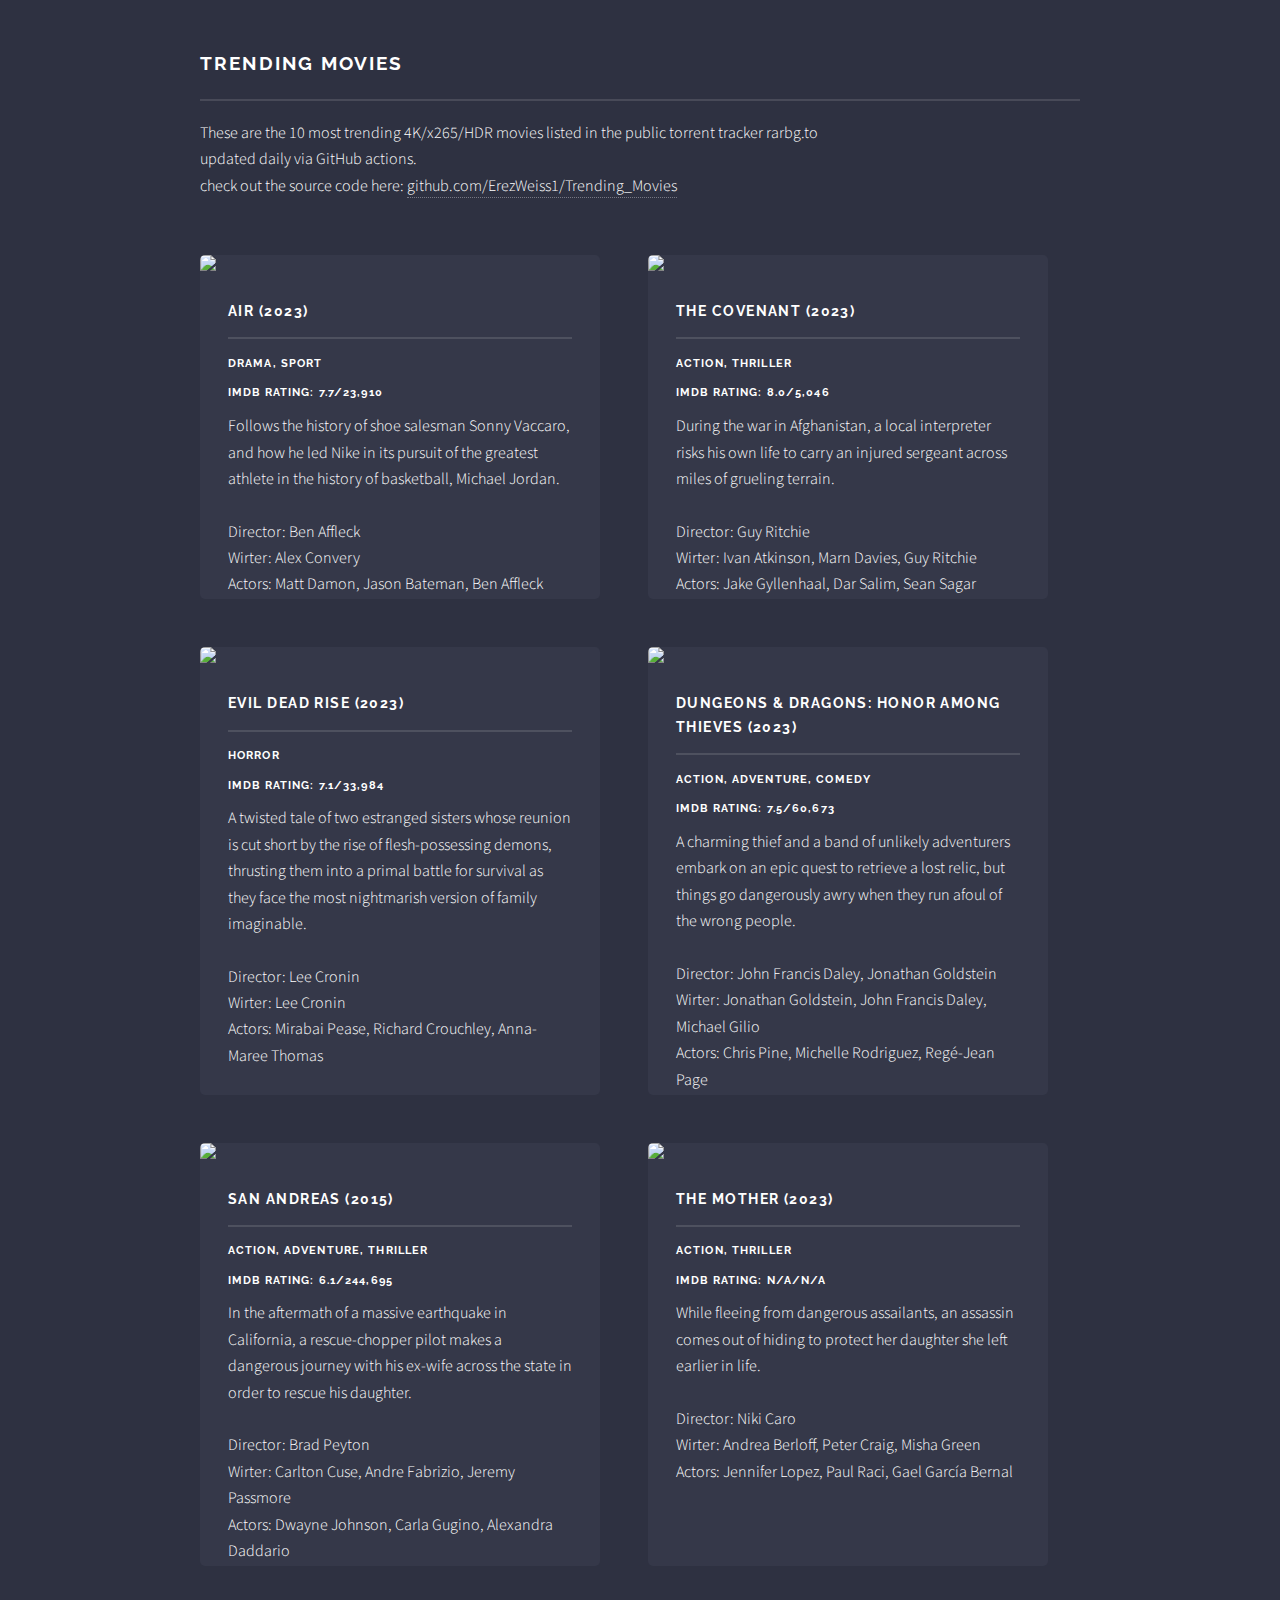
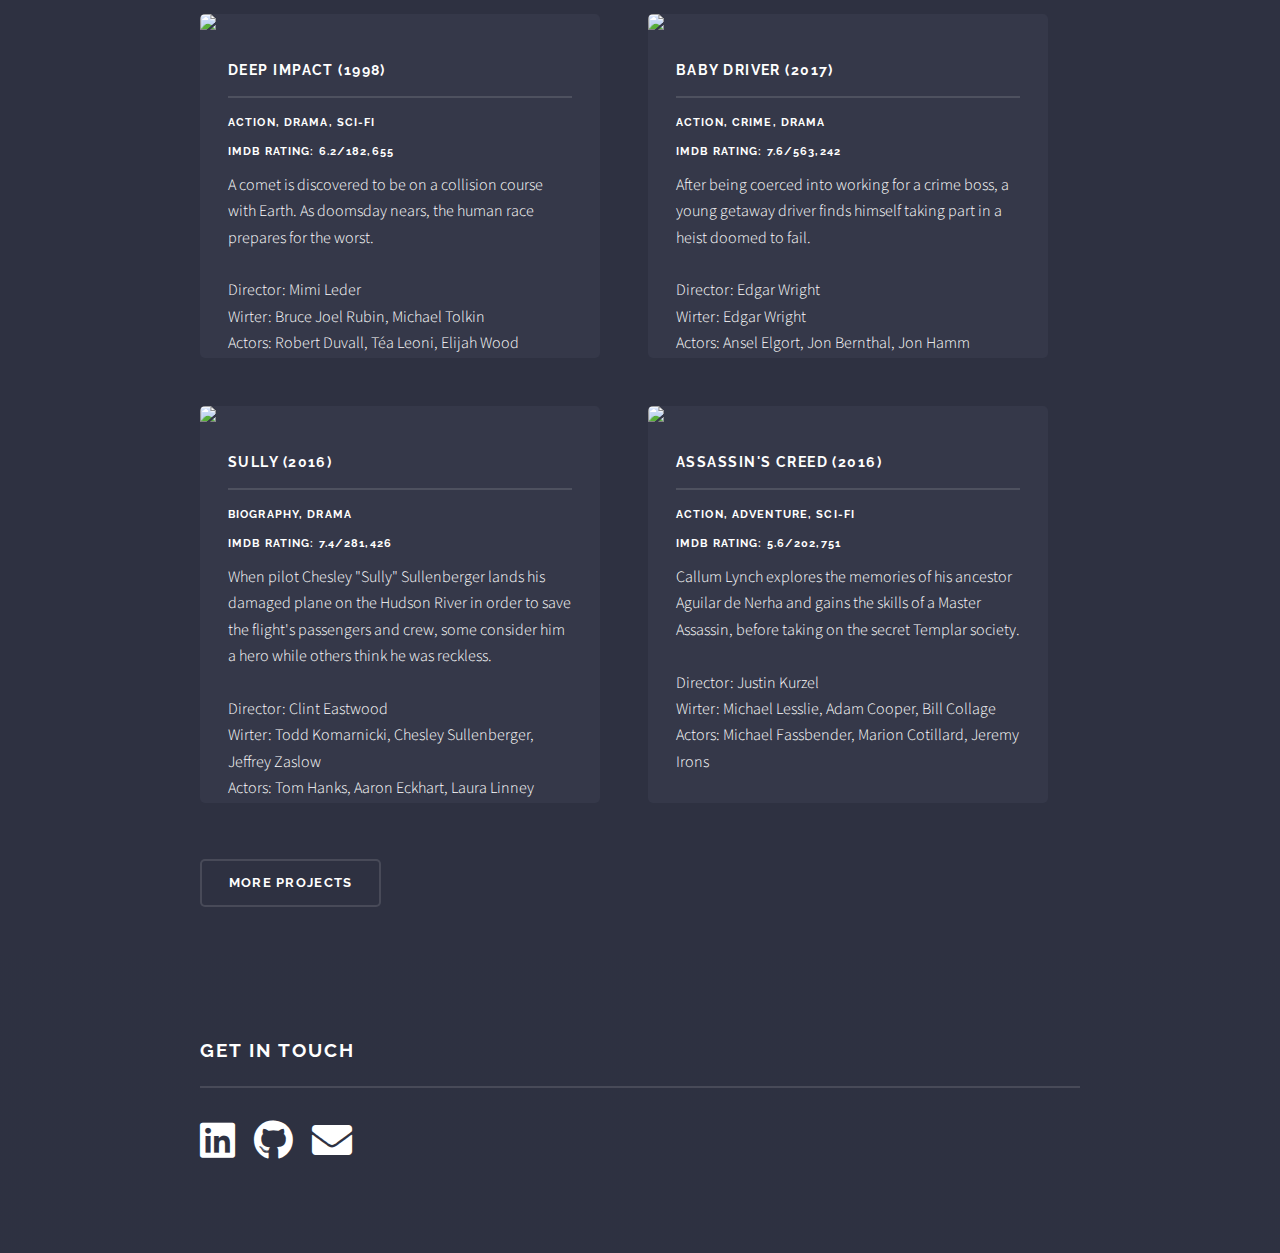
==== commit 15e40faf: "update data" ====
--- a/index.html
+++ b/index.html
@@ -34,6 +34,37 @@
       </p>
       <section class="features">
        <article id="0">
+        <a class="image" href="https://rarbgto.org/torrents.php?imdb=tt16419074" rel="noreferrer noopener" target="_blank">
+         <img src="https://m.media-amazon.com/images/M/MV5BYmNlOTNlYjUtM2U3Yy00M2ZjLTkxZDQtN2NiNGZiZDI0ZjE3XkEyXkFqcGdeQXVyMTUzMTg2ODkz._V1_SX300.jpg"/>
+        </a>
+        <h3 class="major">
+         Air (2023)
+        </h3>
+        <h4>
+         Drama, Sport
+        </h4>
+        <h6>
+         IMDB rating: 7.7/23,910
+        </h6>
+        <p1>
+         Follows the history of shoe salesman Sonny Vaccaro, and how he led Nike in its pursuit of the greatest athlete in the history of basketball, Michael Jordan.
+        </p1>
+        <br/>
+        <br/>
+        <p2>
+         Director: Ben Affleck
+        </p2>
+        <br/>
+        <p3>
+         Wirter: Alex Convery
+        </p3>
+        <br/>
+        <p4>
+         Actors: Matt Damon, Jason Bateman, Ben Affleck
+        </p4>
+        <br/>
+       </article>
+       <article id="1">
         <a class="image" href="https://rarbgto.org/torrents.php?imdb=tt4873118" rel="noreferrer noopener" target="_blank">
          <img src="https://m.media-amazon.com/images/M/MV5BNmQzOWZhOTMtZTcxNC00MTdkLWEwYmUtOWVmOTFhNTdkNjRkXkEyXkFqcGdeQXVyODk2NDQ3MTA@._V1_SX300.jpg"/>
         </a>
@@ -61,37 +92,6 @@
         <br/>
         <p4>
          Actors: Jake Gyllenhaal, Dar Salim, Sean Sagar
-        </p4>
-        <br/>
-       </article>
-       <article id="1">
-        <a class="image" href="https://rarbgto.org/torrents.php?imdb=tt16419074" rel="noreferrer noopener" target="_blank">
-         <img src="https://m.media-amazon.com/images/M/MV5BYmNlOTNlYjUtM2U3Yy00M2ZjLTkxZDQtN2NiNGZiZDI0ZjE3XkEyXkFqcGdeQXVyMTUzMTg2ODkz._V1_SX300.jpg"/>
-        </a>
-        <h3 class="major">
-         Air (2023)
-        </h3>
-        <h4>
-         Drama, Sport
-        </h4>
-        <h6>
-         IMDB rating: 7.7/23,910
-        </h6>
-        <p1>
-         Follows the history of shoe salesman Sonny Vaccaro, and how he led Nike in its pursuit of the greatest athlete in the history of basketball, Michael Jordan.
-        </p1>
-        <br/>
-        <br/>
-        <p2>
-         Director: Ben Affleck
-        </p2>
-        <br/>
-        <p3>
-         Wirter: Alex Convery
-        </p3>
-        <br/>
-        <p4>
-         Actors: Matt Damon, Jason Bateman, Ben Affleck
         </p4>
         <br/>
        </article>
@@ -158,68 +158,161 @@
         <br/>
        </article>
        <article id="4">
-        <a class="image" href="https://rarbgto.org/torrents.php?imdb=tt10954600" rel="noreferrer noopener" target="_blank">
-         <img src="https://m.media-amazon.com/images/M/MV5BODZhNzlmOGItMWUyYS00Y2Q5LWFlNzMtM2I2NDFkM2ZkYmE1XkEyXkFqcGdeQXVyMTU5OTA4NTIz._V1_SX300.jpg"/>
-        </a>
-        <h3 class="major">
-         Ant-Man and the Wasp: Quantumania (2023)
-        </h3>
-        <h4>
-         Action, Adventure, Comedy
-        </h4>
-        <h6>
-         IMDB rating: 6.2/130,005
-        </h6>
-        <p1>
-         Scott Lang and Hope Van Dyne are dragged into the Quantum Realm, along with Hope's parents and Scott's daughter Cassie. Together they must find a way to escape, but what secrets is Hope's mother hiding? And who is the mysterious K...
-        </p1>
-        <br/>
-        <br/>
-        <p2>
-         Director: Peyton Reed
-        </p2>
-        <br/>
-        <p3>
-         Wirter: Jeff Loveness, Stan Lee, Larry Lieber
-        </p3>
-        <br/>
-        <p4>
-         Actors: Paul Rudd, Evangeline Lilly, Michael Douglas
+        <a class="image" href="https://rarbgto.org/torrents.php?imdb=tt2126355" rel="noreferrer noopener" target="_blank">
+         <img src="https://m.media-amazon.com/images/M/MV5BNzZhYmQ2NGMtZmRmYi00NzgzLTllNmUtNDQwZDAxMmE3NzI0XkEyXkFqcGdeQXVyODE5NzE3OTE@._V1_SX300.jpg"/>
+        </a>
+        <h3 class="major">
+         San Andreas (2015)
+        </h3>
+        <h4>
+         Action, Adventure, Thriller
+        </h4>
+        <h6>
+         IMDB rating: 6.1/244,695
+        </h6>
+        <p1>
+         In the aftermath of a massive earthquake in California, a rescue-chopper pilot makes a dangerous journey with his ex-wife across the state in order to rescue his daughter.
+        </p1>
+        <br/>
+        <br/>
+        <p2>
+         Director: Brad Peyton
+        </p2>
+        <br/>
+        <p3>
+         Wirter: Carlton Cuse, Andre Fabrizio, Jeremy Passmore
+        </p3>
+        <br/>
+        <p4>
+         Actors: Dwayne Johnson, Carla Gugino, Alexandra Daddario
         </p4>
         <br/>
        </article>
        <article id="5">
-        <a class="image" href="https://rarbgto.org/torrents.php?imdb=tt1630029" rel="noreferrer noopener" target="_blank">
-         <img src="https://m.media-amazon.com/images/M/MV5BYjhiNjBlODctY2ZiOC00YjVlLWFlNzAtNTVhNzM1YjI1NzMxXkEyXkFqcGdeQXVyMjQxNTE1MDA@._V1_SX300.jpg"/>
-        </a>
-        <h3 class="major">
-         Avatar: The Way of Water (2022)
-        </h3>
-        <h4>
-         Action, Adventure, Fantasy
-        </h4>
-        <h6>
-         IMDB rating: 7.7/371,857
-        </h6>
-        <p1>
-         Jake Sully lives with his newfound family formed on the extrasolar moon Pandora. Once a familiar threat returns to finish what was previously started, Jake must work with Neytiri and the army of the Na'vi race to protect their home.
-        </p1>
-        <br/>
-        <br/>
-        <p2>
-         Director: James Cameron
-        </p2>
-        <br/>
-        <p3>
-         Wirter: James Cameron, Rick Jaffa, Amanda Silver
-        </p3>
-        <br/>
-        <p4>
-         Actors: Sam Worthington, Zoe Saldana, Sigourney Weaver
+        <a class="image" href="https://rarbgto.org/torrents.php?imdb=tt6968614" rel="noreferrer noopener" target="_blank">
+         <img src="https://m.media-amazon.com/images/M/MV5BODlmZThjZGItOGRmMC00ODVjLWIzYWMtODBhYzQyZjE4NWE5XkEyXkFqcGdeQXVyMTUzMTg2ODkz._V1_SX300.jpg"/>
+        </a>
+        <h3 class="major">
+         The Mother (2023)
+        </h3>
+        <h4>
+         Action, Thriller
+        </h4>
+        <h6>
+         IMDB rating: N/A/N/A
+        </h6>
+        <p1>
+         While fleeing from dangerous assailants, an assassin comes out of hiding to protect her daughter she left earlier in life.
+        </p1>
+        <br/>
+        <br/>
+        <p2>
+         Director: Niki Caro
+        </p2>
+        <br/>
+        <p3>
+         Wirter: Andrea Berloff, Peter Craig, Misha Green
+        </p3>
+        <br/>
+        <p4>
+         Actors: Jennifer Lopez, Paul Raci, Gael García Bernal
         </p4>
         <br/>
        </article>
        <article id="6">
+        <a class="image" href="https://rarbgto.org/torrents.php?imdb=tt0120647" rel="noreferrer noopener" target="_blank">
+         <img src="https://m.media-amazon.com/images/M/MV5BYTUwMTY1YmMtN2U5NC00YjkzLTg0YWQtZmEwNTEzZjdkNzQ2XkEyXkFqcGdeQXVyMTQxNzMzNDI@._V1_SX300.jpg"/>
+        </a>
+        <h3 class="major">
+         Deep Impact (1998)
+        </h3>
+        <h4>
+         Action, Drama, Sci-Fi
+        </h4>
+        <h6>
+         IMDB rating: 6.2/182,655
+        </h6>
+        <p1>
+         A comet is discovered to be on a collision course with Earth. As doomsday nears, the human race prepares for the worst.
+        </p1>
+        <br/>
+        <br/>
+        <p2>
+         Director: Mimi Leder
+        </p2>
+        <br/>
+        <p3>
+         Wirter: Bruce Joel Rubin, Michael Tolkin
+        </p3>
+        <br/>
+        <p4>
+         Actors: Robert Duvall, Téa Leoni, Elijah Wood
+        </p4>
+        <br/>
+       </article>
+       <article id="7">
+        <a class="image" href="https://rarbgto.org/torrents.php?imdb=tt3890160" rel="noreferrer noopener" target="_blank">
+         <img src="https://m.media-amazon.com/images/M/MV5BMjM3MjQ1MzkxNl5BMl5BanBnXkFtZTgwODk1ODgyMjI@._V1_SX300.jpg"/>
+        </a>
+        <h3 class="major">
+         Baby Driver (2017)
+        </h3>
+        <h4>
+         Action, Crime, Drama
+        </h4>
+        <h6>
+         IMDB rating: 7.6/563,242
+        </h6>
+        <p1>
+         After being coerced into working for a crime boss, a young getaway driver finds himself taking part in a heist doomed to fail.
+        </p1>
+        <br/>
+        <br/>
+        <p2>
+         Director: Edgar Wright
+        </p2>
+        <br/>
+        <p3>
+         Wirter: Edgar Wright
+        </p3>
+        <br/>
+        <p4>
+         Actors: Ansel Elgort, Jon Bernthal, Jon Hamm
+        </p4>
+        <br/>
+       </article>
+       <article id="8">
+        <a class="image" href="https://rarbgto.org/torrents.php?imdb=tt3263904" rel="noreferrer noopener" target="_blank">
+         <img src="https://m.media-amazon.com/images/M/MV5BY2NmZDAwM2QtZmFiMS00OTJlLTgxMTItZDMyZmVhYjE1MDY3XkEyXkFqcGdeQXVyMTMxODk2OTU@._V1_SX300.jpg"/>
+        </a>
+        <h3 class="major">
+         Sully (2016)
+        </h3>
+        <h4>
+         Biography, Drama
+        </h4>
+        <h6>
+         IMDB rating: 7.4/281,426
+        </h6>
+        <p1>
+         When pilot Chesley "Sully" Sullenberger lands his damaged plane on the Hudson River in order to save the flight's passengers and crew, some consider him a hero while others think he was reckless.
+        </p1>
+        <br/>
+        <br/>
+        <p2>
+         Director: Clint Eastwood
+        </p2>
+        <br/>
+        <p3>
+         Wirter: Todd Komarnicki, Chesley Sullenberger, Jeffrey Zaslow
+        </p3>
+        <br/>
+        <p4>
+         Actors: Tom Hanks, Aaron Eckhart, Laura Linney
+        </p4>
+        <br/>
+       </article>
+       <article id="9">
         <a class="image" href="https://rarbgto.org/torrents.php?imdb=tt2094766" rel="noreferrer noopener" target="_blank">
          <img src="https://m.media-amazon.com/images/M/MV5BNzE1OTczNTc1OF5BMl5BanBnXkFtZTgwMzgyMDI3MDI@._V1_SX300.jpg"/>
         </a>
@@ -247,99 +340,6 @@
         <br/>
         <p4>
          Actors: Michael Fassbender, Marion Cotillard, Jeremy Irons
-        </p4>
-        <br/>
-       </article>
-       <article id="7">
-        <a class="image" href="https://rarbgto.org/torrents.php?imdb=tt2719848" rel="noreferrer noopener" target="_blank">
-         <img src="https://m.media-amazon.com/images/M/MV5BMTNmMzM0ZTktZWY3Yy00ODViLTllZDgtODcwM2QyM2E2YTU2L2ltYWdlXkEyXkFqcGdeQXVyNjU0OTQ0OTY@._V1_SX300.jpg"/>
-        </a>
-        <h3 class="major">
-         Everest (2015)
-        </h3>
-        <h4>
-         Action, Adventure, Biography
-        </h4>
-        <h6>
-         IMDB rating: 7.1/223,452
-        </h6>
-        <p1>
-         The story of New Zealand mountaineer Rob Hall, who on May 10, 1996, together with Scott Fischer, teamed up on a joint expedition to ascend Mount Everest.
-        </p1>
-        <br/>
-        <br/>
-        <p2>
-         Director: Baltasar Kormákur
-        </p2>
-        <br/>
-        <p3>
-         Wirter: William Nicholson, Simon Beaufoy
-        </p3>
-        <br/>
-        <p4>
-         Actors: Jason Clarke, Ang Phula Sherpa, Thomas M. Wright
-        </p4>
-        <br/>
-       </article>
-       <article id="8">
-        <a class="image" href="https://rarbgto.org/torrents.php?imdb=tt1160419" rel="noreferrer noopener" target="_blank">
-         <img src="https://m.media-amazon.com/images/M/MV5BN2FjNmEyNWMtYzM0ZS00NjIyLTg5YzYtYThlMGVjNzE1OGViXkEyXkFqcGdeQXVyMTkxNjUyNQ@@._V1_SX300.jpg"/>
-        </a>
-        <h3 class="major">
-         Dune (2021)
-        </h3>
-        <h4>
-         Action, Adventure, Drama
-        </h4>
-        <h6>
-         IMDB rating: 8.0/665,392
-        </h6>
-        <p1>
-         A noble family becomes embroiled in a war for control over the galaxy's most valuable asset while its heir becomes troubled by visions of a dark future.
-        </p1>
-        <br/>
-        <br/>
-        <p2>
-         Director: Denis Villeneuve
-        </p2>
-        <br/>
-        <p3>
-         Wirter: Jon Spaihts, Denis Villeneuve, Eric Roth
-        </p3>
-        <br/>
-        <p4>
-         Actors: Timothée Chalamet, Rebecca Ferguson, Zendaya
-        </p4>
-        <br/>
-       </article>
-       <article id="9">
-        <a class="image" href="https://rarbgto.org/torrents.php?imdb=tt2322441" rel="noreferrer noopener" target="_blank">
-         <img src="https://m.media-amazon.com/images/M/MV5BMjE1MTM4NDAzOF5BMl5BanBnXkFtZTgwNTMwNjI0MzE@._V1_SX300.jpg"/>
-        </a>
-        <h3 class="major">
-         Fifty Shades of Grey (2015)
-        </h3>
-        <h4>
-         Drama, Romance, Thriller
-        </h4>
-        <h6>
-         IMDB rating: 4.2/325,537
-        </h6>
-        <p1>
-         Literature student Anastasia Steele's life changes forever when she meets handsome, yet tormented, billionaire Christian Grey.
-        </p1>
-        <br/>
-        <br/>
-        <p2>
-         Director: Sam Taylor-Johnson
-        </p2>
-        <br/>
-        <p3>
-         Wirter: Kelly Marcel, E.L. James
-        </p3>
-        <br/>
-        <p4>
-         Actors: Dakota Johnson, Jamie Dornan, Jennifer Ehle
         </p4>
         <br/>
        </article>
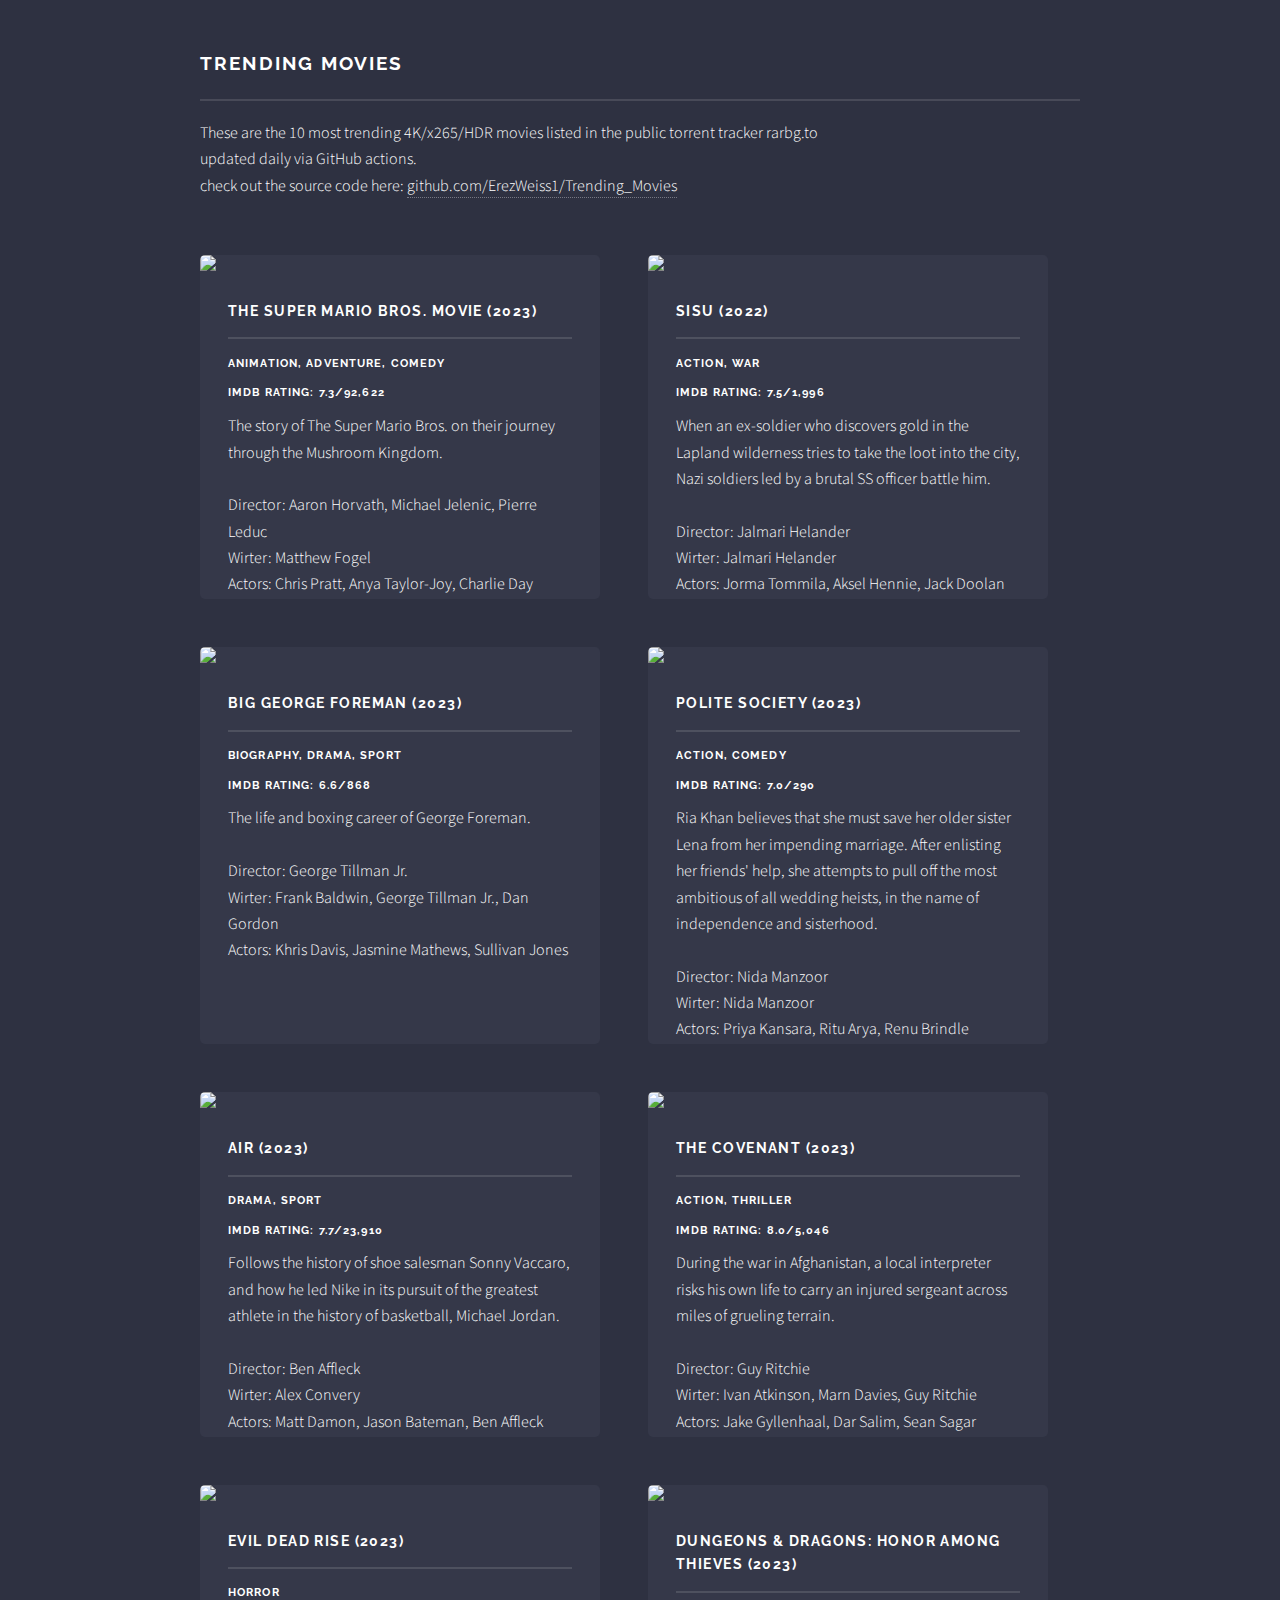
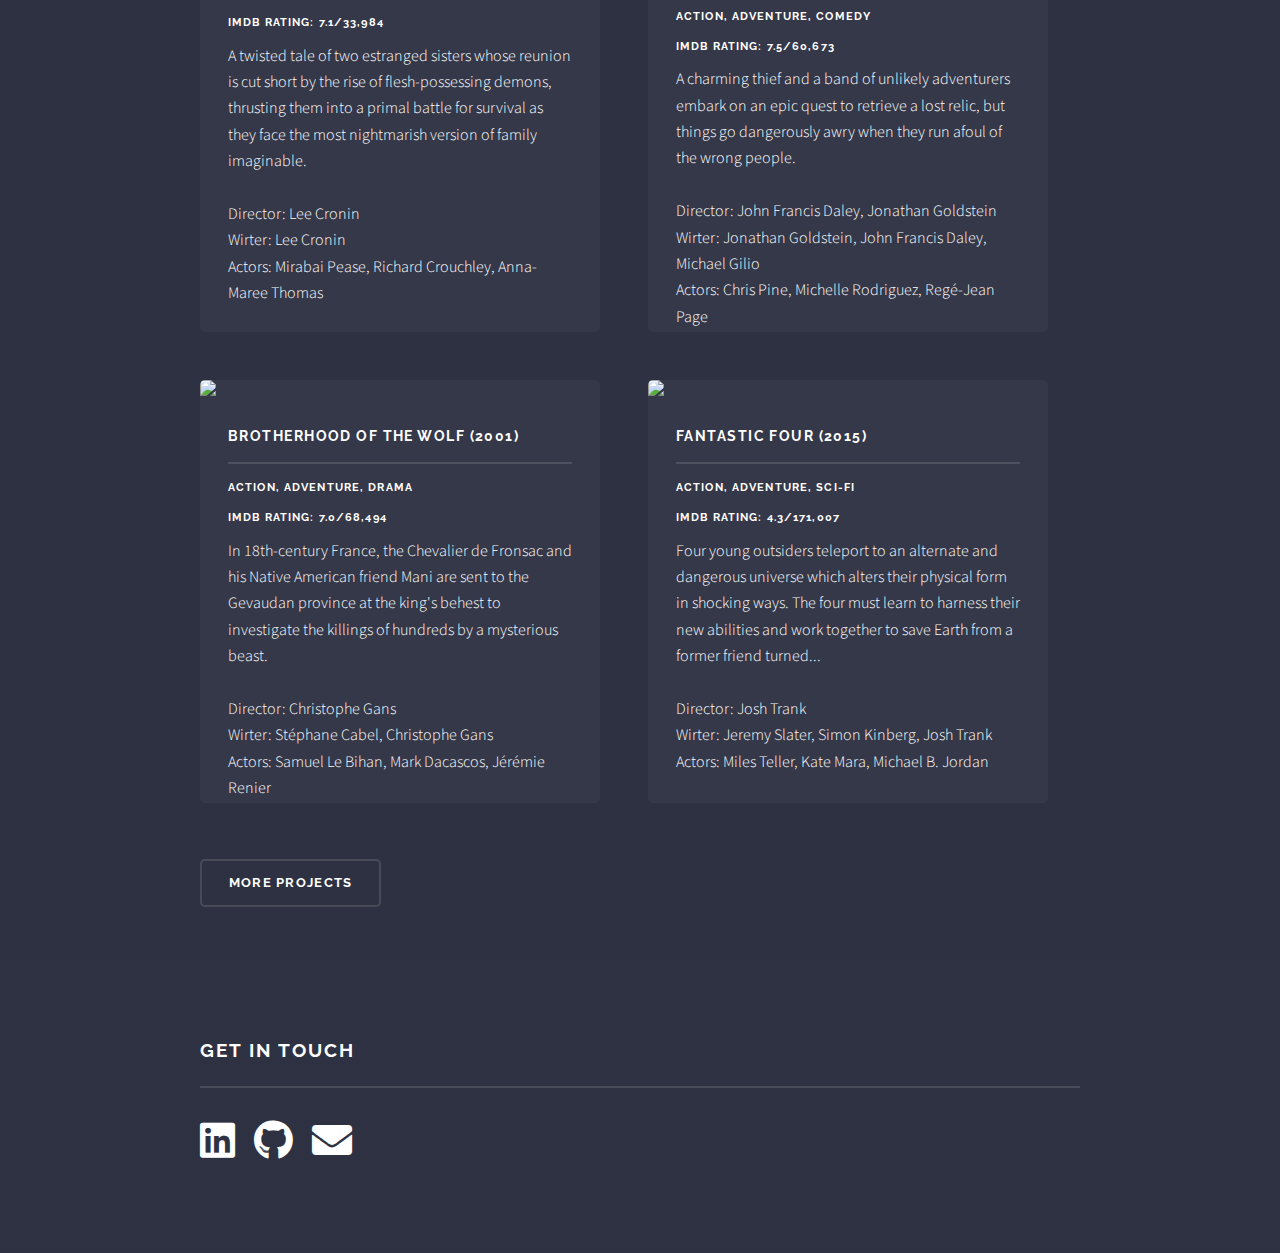
==== commit 528157a3: "update data" ====
--- a/index.html
+++ b/index.html
@@ -34,6 +34,130 @@
       </p>
       <section class="features">
        <article id="0">
+        <a class="image" href="https://rarbgto.org/torrents.php?imdb=tt6718170" rel="noreferrer noopener" target="_blank">
+         <img src="https://m.media-amazon.com/images/M/MV5BOTJhNzlmNzctNTU5Yy00N2YwLThhMjQtZDM0YjEzN2Y0ZjNhXkEyXkFqcGdeQXVyMTEwMTQ4MzU5._V1_SX300.jpg"/>
+        </a>
+        <h3 class="major">
+         The Super Mario Bros. Movie (2023)
+        </h3>
+        <h4>
+         Animation, Adventure, Comedy
+        </h4>
+        <h6>
+         IMDB rating: 7.3/92,622
+        </h6>
+        <p1>
+         The story of The Super Mario Bros. on their journey through the Mushroom Kingdom.
+        </p1>
+        <br/>
+        <br/>
+        <p2>
+         Director: Aaron Horvath, Michael Jelenic, Pierre Leduc
+        </p2>
+        <br/>
+        <p3>
+         Wirter: Matthew Fogel
+        </p3>
+        <br/>
+        <p4>
+         Actors: Chris Pratt, Anya Taylor-Joy, Charlie Day
+        </p4>
+        <br/>
+       </article>
+       <article id="1">
+        <a class="image" href="https://rarbgto.org/torrents.php?imdb=tt14846026" rel="noreferrer noopener" target="_blank">
+         <img src="https://m.media-amazon.com/images/M/MV5BMWYwMzNkOWEtNjA3YS00YjE5LTlkMjYtMmRjMjExNjA1NDM0XkEyXkFqcGdeQXVyMjM4NTM5NDY@._V1_SX300.jpg"/>
+        </a>
+        <h3 class="major">
+         Sisu (2022)
+        </h3>
+        <h4>
+         Action, War
+        </h4>
+        <h6>
+         IMDB rating: 7.5/1,996
+        </h6>
+        <p1>
+         When an ex-soldier who discovers gold in the Lapland wilderness tries to take the loot into the city, Nazi soldiers led by a brutal SS officer battle him.
+        </p1>
+        <br/>
+        <br/>
+        <p2>
+         Director: Jalmari Helander
+        </p2>
+        <br/>
+        <p3>
+         Wirter: Jalmari Helander
+        </p3>
+        <br/>
+        <p4>
+         Actors: Jorma Tommila, Aksel Hennie, Jack Doolan
+        </p4>
+        <br/>
+       </article>
+       <article id="2">
+        <a class="image" href="https://rarbgto.org/torrents.php?imdb=tt12226632" rel="noreferrer noopener" target="_blank">
+         <img src="https://m.media-amazon.com/images/M/MV5BNWNlZTUxOTUtMzhmMi00MDg4LThmMTYtNjZhNmM2NDcxYjk1XkEyXkFqcGdeQXVyMTQzNTA5MzYz._V1_SX300.jpg"/>
+        </a>
+        <h3 class="major">
+         Big George Foreman (2023)
+        </h3>
+        <h4>
+         Biography, Drama, Sport
+        </h4>
+        <h6>
+         IMDB rating: 6.6/868
+        </h6>
+        <p1>
+         The life and boxing career of George Foreman.
+        </p1>
+        <br/>
+        <br/>
+        <p2>
+         Director: George Tillman Jr.
+        </p2>
+        <br/>
+        <p3>
+         Wirter: Frank Baldwin, George Tillman Jr., Dan Gordon
+        </p3>
+        <br/>
+        <p4>
+         Actors: Khris Davis, Jasmine Mathews, Sullivan Jones
+        </p4>
+        <br/>
+       </article>
+       <article id="3">
+        <a class="image" href="https://rarbgto.org/torrents.php?imdb=tt18257464" rel="noreferrer noopener" target="_blank">
+         <img src="https://m.media-amazon.com/images/M/MV5BM2RjMjU0NDMtMmM2MS00MTRmLWI1YmMtZWQwZjUxNzZhMWEyXkEyXkFqcGdeQXVyMTQzNTA5MzYz._V1_SX300.jpg"/>
+        </a>
+        <h3 class="major">
+         Polite Society (2023)
+        </h3>
+        <h4>
+         Action, Comedy
+        </h4>
+        <h6>
+         IMDB rating: 7.0/290
+        </h6>
+        <p1>
+         Ria Khan believes that she must save her older sister Lena from her impending marriage. After enlisting her friends' help, she attempts to pull off the most ambitious of all wedding heists, in the name of independence and sisterhood.
+        </p1>
+        <br/>
+        <br/>
+        <p2>
+         Director: Nida Manzoor
+        </p2>
+        <br/>
+        <p3>
+         Wirter: Nida Manzoor
+        </p3>
+        <br/>
+        <p4>
+         Actors: Priya Kansara, Ritu Arya, Renu Brindle
+        </p4>
+        <br/>
+       </article>
+       <article id="4">
         <a class="image" href="https://rarbgto.org/torrents.php?imdb=tt16419074" rel="noreferrer noopener" target="_blank">
          <img src="https://m.media-amazon.com/images/M/MV5BYmNlOTNlYjUtM2U3Yy00M2ZjLTkxZDQtN2NiNGZiZDI0ZjE3XkEyXkFqcGdeQXVyMTUzMTg2ODkz._V1_SX300.jpg"/>
         </a>
@@ -64,7 +188,7 @@
         </p4>
         <br/>
        </article>
-       <article id="1">
+       <article id="5">
         <a class="image" href="https://rarbgto.org/torrents.php?imdb=tt4873118" rel="noreferrer noopener" target="_blank">
          <img src="https://m.media-amazon.com/images/M/MV5BNmQzOWZhOTMtZTcxNC00MTdkLWEwYmUtOWVmOTFhNTdkNjRkXkEyXkFqcGdeQXVyODk2NDQ3MTA@._V1_SX300.jpg"/>
         </a>
@@ -95,7 +219,7 @@
         </p4>
         <br/>
        </article>
-       <article id="2">
+       <article id="6">
         <a class="image" href="https://rarbgto.org/torrents.php?imdb=tt13345606" rel="noreferrer noopener" target="_blank">
          <img src="https://m.media-amazon.com/images/M/MV5BMmZiN2VmMjktZDE5OC00ZWRmLWFlMmEtYWViMTY4NjM3ZmNkXkEyXkFqcGdeQXVyMTI2MTc2ODM3._V1_SX300.jpg"/>
         </a>
@@ -126,7 +250,7 @@
         </p4>
         <br/>
        </article>
-       <article id="3">
+       <article id="7">
         <a class="image" href="https://rarbgto.org/torrents.php?imdb=tt2906216" rel="noreferrer noopener" target="_blank">
          <img src="https://m.media-amazon.com/images/M/MV5BNmFkN2M2NzItOTY5YS00MmE2LTk3ZjctNTk2YzQ5ZmRiYzJjXkEyXkFqcGdeQXVyMjkwOTAyMDU@._V1_SX300.jpg"/>
         </a>
@@ -157,189 +281,65 @@
         </p4>
         <br/>
        </article>
-       <article id="4">
-        <a class="image" href="https://rarbgto.org/torrents.php?imdb=tt2126355" rel="noreferrer noopener" target="_blank">
-         <img src="https://m.media-amazon.com/images/M/MV5BNzZhYmQ2NGMtZmRmYi00NzgzLTllNmUtNDQwZDAxMmE3NzI0XkEyXkFqcGdeQXVyODE5NzE3OTE@._V1_SX300.jpg"/>
-        </a>
-        <h3 class="major">
-         San Andreas (2015)
-        </h3>
-        <h4>
-         Action, Adventure, Thriller
-        </h4>
-        <h6>
-         IMDB rating: 6.1/244,695
-        </h6>
-        <p1>
-         In the aftermath of a massive earthquake in California, a rescue-chopper pilot makes a dangerous journey with his ex-wife across the state in order to rescue his daughter.
-        </p1>
-        <br/>
-        <br/>
-        <p2>
-         Director: Brad Peyton
-        </p2>
-        <br/>
-        <p3>
-         Wirter: Carlton Cuse, Andre Fabrizio, Jeremy Passmore
-        </p3>
-        <br/>
-        <p4>
-         Actors: Dwayne Johnson, Carla Gugino, Alexandra Daddario
-        </p4>
-        <br/>
-       </article>
-       <article id="5">
-        <a class="image" href="https://rarbgto.org/torrents.php?imdb=tt6968614" rel="noreferrer noopener" target="_blank">
-         <img src="https://m.media-amazon.com/images/M/MV5BODlmZThjZGItOGRmMC00ODVjLWIzYWMtODBhYzQyZjE4NWE5XkEyXkFqcGdeQXVyMTUzMTg2ODkz._V1_SX300.jpg"/>
-        </a>
-        <h3 class="major">
-         The Mother (2023)
-        </h3>
-        <h4>
-         Action, Thriller
-        </h4>
-        <h6>
-         IMDB rating: N/A/N/A
-        </h6>
-        <p1>
-         While fleeing from dangerous assailants, an assassin comes out of hiding to protect her daughter she left earlier in life.
-        </p1>
-        <br/>
-        <br/>
-        <p2>
-         Director: Niki Caro
-        </p2>
-        <br/>
-        <p3>
-         Wirter: Andrea Berloff, Peter Craig, Misha Green
-        </p3>
-        <br/>
-        <p4>
-         Actors: Jennifer Lopez, Paul Raci, Gael García Bernal
-        </p4>
-        <br/>
-       </article>
-       <article id="6">
-        <a class="image" href="https://rarbgto.org/torrents.php?imdb=tt0120647" rel="noreferrer noopener" target="_blank">
-         <img src="https://m.media-amazon.com/images/M/MV5BYTUwMTY1YmMtN2U5NC00YjkzLTg0YWQtZmEwNTEzZjdkNzQ2XkEyXkFqcGdeQXVyMTQxNzMzNDI@._V1_SX300.jpg"/>
-        </a>
-        <h3 class="major">
-         Deep Impact (1998)
-        </h3>
-        <h4>
-         Action, Drama, Sci-Fi
-        </h4>
-        <h6>
-         IMDB rating: 6.2/182,655
-        </h6>
-        <p1>
-         A comet is discovered to be on a collision course with Earth. As doomsday nears, the human race prepares for the worst.
-        </p1>
-        <br/>
-        <br/>
-        <p2>
-         Director: Mimi Leder
-        </p2>
-        <br/>
-        <p3>
-         Wirter: Bruce Joel Rubin, Michael Tolkin
-        </p3>
-        <br/>
-        <p4>
-         Actors: Robert Duvall, Téa Leoni, Elijah Wood
-        </p4>
-        <br/>
-       </article>
-       <article id="7">
-        <a class="image" href="https://rarbgto.org/torrents.php?imdb=tt3890160" rel="noreferrer noopener" target="_blank">
-         <img src="https://m.media-amazon.com/images/M/MV5BMjM3MjQ1MzkxNl5BMl5BanBnXkFtZTgwODk1ODgyMjI@._V1_SX300.jpg"/>
-        </a>
-        <h3 class="major">
-         Baby Driver (2017)
-        </h3>
-        <h4>
-         Action, Crime, Drama
-        </h4>
-        <h6>
-         IMDB rating: 7.6/563,242
-        </h6>
-        <p1>
-         After being coerced into working for a crime boss, a young getaway driver finds himself taking part in a heist doomed to fail.
-        </p1>
-        <br/>
-        <br/>
-        <p2>
-         Director: Edgar Wright
-        </p2>
-        <br/>
-        <p3>
-         Wirter: Edgar Wright
-        </p3>
-        <br/>
-        <p4>
-         Actors: Ansel Elgort, Jon Bernthal, Jon Hamm
-        </p4>
-        <br/>
-       </article>
        <article id="8">
-        <a class="image" href="https://rarbgto.org/torrents.php?imdb=tt3263904" rel="noreferrer noopener" target="_blank">
-         <img src="https://m.media-amazon.com/images/M/MV5BY2NmZDAwM2QtZmFiMS00OTJlLTgxMTItZDMyZmVhYjE1MDY3XkEyXkFqcGdeQXVyMTMxODk2OTU@._V1_SX300.jpg"/>
-        </a>
-        <h3 class="major">
-         Sully (2016)
-        </h3>
-        <h4>
-         Biography, Drama
-        </h4>
-        <h6>
-         IMDB rating: 7.4/281,426
-        </h6>
-        <p1>
-         When pilot Chesley "Sully" Sullenberger lands his damaged plane on the Hudson River in order to save the flight's passengers and crew, some consider him a hero while others think he was reckless.
-        </p1>
-        <br/>
-        <br/>
-        <p2>
-         Director: Clint Eastwood
-        </p2>
-        <br/>
-        <p3>
-         Wirter: Todd Komarnicki, Chesley Sullenberger, Jeffrey Zaslow
-        </p3>
-        <br/>
-        <p4>
-         Actors: Tom Hanks, Aaron Eckhart, Laura Linney
+        <a class="image" href="https://rarbgto.org/torrents.php?imdb=tt0237534" rel="noreferrer noopener" target="_blank">
+         <img src="https://m.media-amazon.com/images/M/MV5BMjRiNjU5OTYtZDAyNi00ZTI3LTlkNjAtYWM2YjIzNzdkM2NiXkEyXkFqcGdeQXVyNTI2ODA2NTc@._V1_SX300.jpg"/>
+        </a>
+        <h3 class="major">
+         Brotherhood of the Wolf (2001)
+        </h3>
+        <h4>
+         Action, Adventure, Drama
+        </h4>
+        <h6>
+         IMDB rating: 7.0/68,494
+        </h6>
+        <p1>
+         In 18th-century France, the Chevalier de Fronsac and his Native American friend Mani are sent to the Gevaudan province at the king's behest to investigate the killings of hundreds by a mysterious beast.
+        </p1>
+        <br/>
+        <br/>
+        <p2>
+         Director: Christophe Gans
+        </p2>
+        <br/>
+        <p3>
+         Wirter: Stéphane Cabel, Christophe Gans
+        </p3>
+        <br/>
+        <p4>
+         Actors: Samuel Le Bihan, Mark Dacascos, Jérémie Renier
         </p4>
         <br/>
        </article>
        <article id="9">
-        <a class="image" href="https://rarbgto.org/torrents.php?imdb=tt2094766" rel="noreferrer noopener" target="_blank">
-         <img src="https://m.media-amazon.com/images/M/MV5BNzE1OTczNTc1OF5BMl5BanBnXkFtZTgwMzgyMDI3MDI@._V1_SX300.jpg"/>
-        </a>
-        <h3 class="major">
-         Assassin's Creed (2016)
+        <a class="image" href="https://rarbgto.org/torrents.php?imdb=tt1502712" rel="noreferrer noopener" target="_blank">
+         <img src="https://m.media-amazon.com/images/M/MV5BMTk0OTMyMDA0OF5BMl5BanBnXkFtZTgwMzY5NTkzNTE@._V1_SX300.jpg"/>
+        </a>
+        <h3 class="major">
+         Fantastic Four (2015)
         </h3>
         <h4>
          Action, Adventure, Sci-Fi
         </h4>
         <h6>
-         IMDB rating: 5.6/202,751
-        </h6>
-        <p1>
-         Callum Lynch explores the memories of his ancestor Aguilar de Nerha and gains the skills of a Master Assassin, before taking on the secret Templar society.
-        </p1>
-        <br/>
-        <br/>
-        <p2>
-         Director: Justin Kurzel
-        </p2>
-        <br/>
-        <p3>
-         Wirter: Michael Lesslie, Adam Cooper, Bill Collage
-        </p3>
-        <br/>
-        <p4>
-         Actors: Michael Fassbender, Marion Cotillard, Jeremy Irons
+         IMDB rating: 4.3/171,007
+        </h6>
+        <p1>
+         Four young outsiders teleport to an alternate and dangerous universe which alters their physical form in shocking ways. The four must learn to harness their new abilities and work together to save Earth from a former friend turned...
+        </p1>
+        <br/>
+        <br/>
+        <p2>
+         Director: Josh Trank
+        </p2>
+        <br/>
+        <p3>
+         Wirter: Jeremy Slater, Simon Kinberg, Josh Trank
+        </p3>
+        <br/>
+        <p4>
+         Actors: Miles Teller, Kate Mara, Michael B. Jordan
         </p4>
         <br/>
        </article>
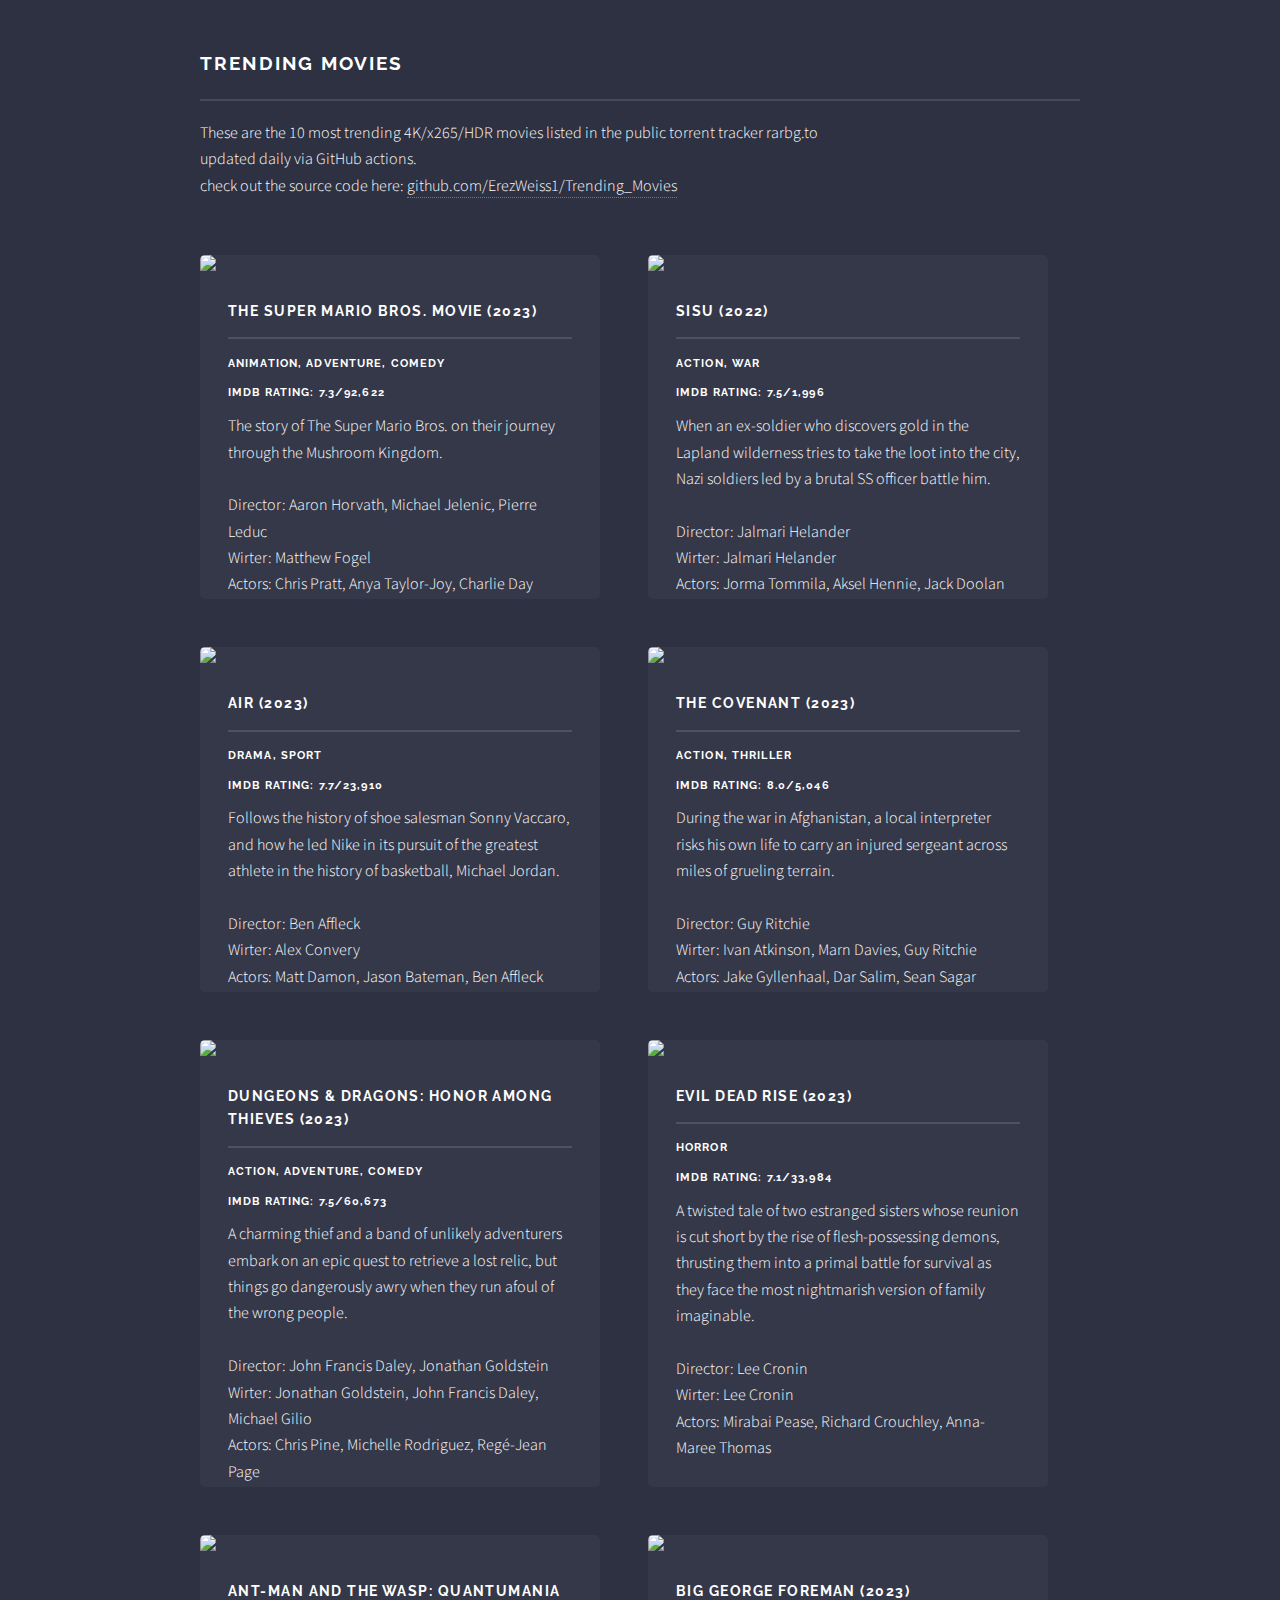
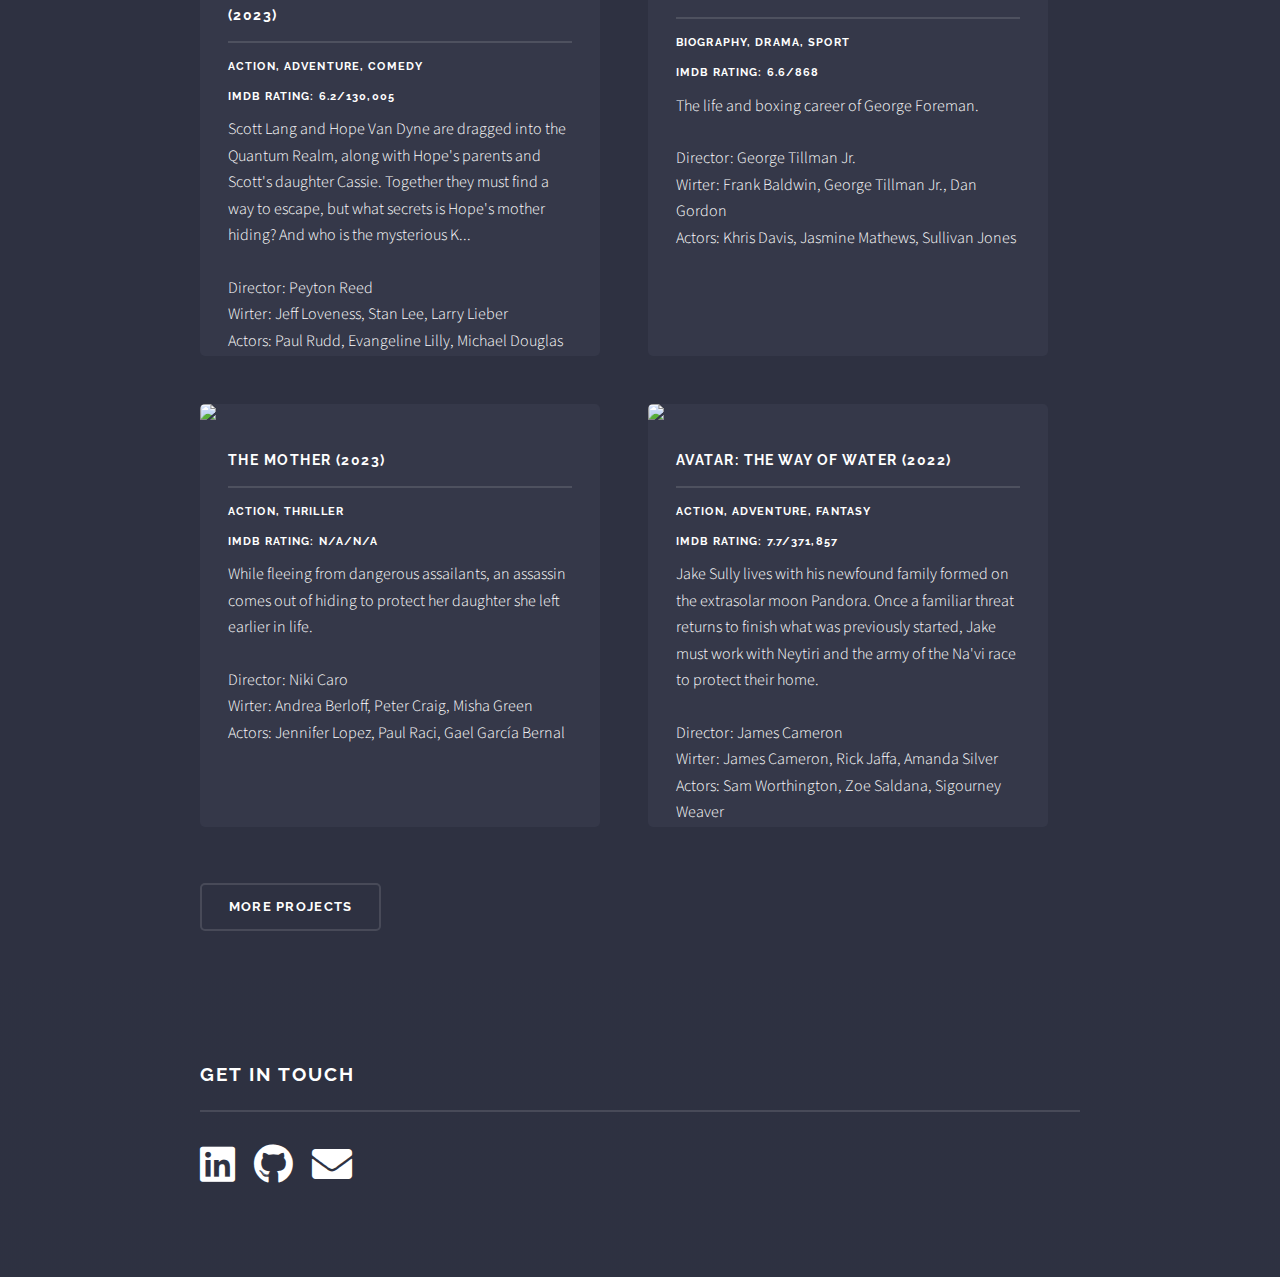
==== commit d6e469c0: "update data" ====
--- a/index.html
+++ b/index.html
@@ -96,6 +96,161 @@
         <br/>
        </article>
        <article id="2">
+        <a class="image" href="https://rarbgto.org/torrents.php?imdb=tt16419074" rel="noreferrer noopener" target="_blank">
+         <img src="https://m.media-amazon.com/images/M/MV5BYmNlOTNlYjUtM2U3Yy00M2ZjLTkxZDQtN2NiNGZiZDI0ZjE3XkEyXkFqcGdeQXVyMTUzMTg2ODkz._V1_SX300.jpg"/>
+        </a>
+        <h3 class="major">
+         Air (2023)
+        </h3>
+        <h4>
+         Drama, Sport
+        </h4>
+        <h6>
+         IMDB rating: 7.7/23,910
+        </h6>
+        <p1>
+         Follows the history of shoe salesman Sonny Vaccaro, and how he led Nike in its pursuit of the greatest athlete in the history of basketball, Michael Jordan.
+        </p1>
+        <br/>
+        <br/>
+        <p2>
+         Director: Ben Affleck
+        </p2>
+        <br/>
+        <p3>
+         Wirter: Alex Convery
+        </p3>
+        <br/>
+        <p4>
+         Actors: Matt Damon, Jason Bateman, Ben Affleck
+        </p4>
+        <br/>
+       </article>
+       <article id="3">
+        <a class="image" href="https://rarbgto.org/torrents.php?imdb=tt4873118" rel="noreferrer noopener" target="_blank">
+         <img src="https://m.media-amazon.com/images/M/MV5BNmQzOWZhOTMtZTcxNC00MTdkLWEwYmUtOWVmOTFhNTdkNjRkXkEyXkFqcGdeQXVyODk2NDQ3MTA@._V1_SX300.jpg"/>
+        </a>
+        <h3 class="major">
+         The Covenant (2023)
+        </h3>
+        <h4>
+         Action, Thriller
+        </h4>
+        <h6>
+         IMDB rating: 8.0/5,046
+        </h6>
+        <p1>
+         During the war in Afghanistan, a local interpreter risks his own life to carry an injured sergeant across miles of grueling terrain.
+        </p1>
+        <br/>
+        <br/>
+        <p2>
+         Director: Guy Ritchie
+        </p2>
+        <br/>
+        <p3>
+         Wirter: Ivan Atkinson, Marn Davies, Guy Ritchie
+        </p3>
+        <br/>
+        <p4>
+         Actors: Jake Gyllenhaal, Dar Salim, Sean Sagar
+        </p4>
+        <br/>
+       </article>
+       <article id="4">
+        <a class="image" href="https://rarbgto.org/torrents.php?imdb=tt2906216" rel="noreferrer noopener" target="_blank">
+         <img src="https://m.media-amazon.com/images/M/MV5BNmFkN2M2NzItOTY5YS00MmE2LTk3ZjctNTk2YzQ5ZmRiYzJjXkEyXkFqcGdeQXVyMjkwOTAyMDU@._V1_SX300.jpg"/>
+        </a>
+        <h3 class="major">
+         Dungeons &amp; Dragons: Honor Among Thieves (2023)
+        </h3>
+        <h4>
+         Action, Adventure, Comedy
+        </h4>
+        <h6>
+         IMDB rating: 7.5/60,673
+        </h6>
+        <p1>
+         A charming thief and a band of unlikely adventurers embark on an epic quest to retrieve a lost relic, but things go dangerously awry when they run afoul of the wrong people.
+        </p1>
+        <br/>
+        <br/>
+        <p2>
+         Director: John Francis Daley, Jonathan Goldstein
+        </p2>
+        <br/>
+        <p3>
+         Wirter: Jonathan Goldstein, John Francis Daley, Michael Gilio
+        </p3>
+        <br/>
+        <p4>
+         Actors: Chris Pine, Michelle Rodriguez, Regé-Jean Page
+        </p4>
+        <br/>
+       </article>
+       <article id="5">
+        <a class="image" href="https://rarbgto.org/torrents.php?imdb=tt13345606" rel="noreferrer noopener" target="_blank">
+         <img src="https://m.media-amazon.com/images/M/MV5BMmZiN2VmMjktZDE5OC00ZWRmLWFlMmEtYWViMTY4NjM3ZmNkXkEyXkFqcGdeQXVyMTI2MTc2ODM3._V1_SX300.jpg"/>
+        </a>
+        <h3 class="major">
+         Evil Dead Rise (2023)
+        </h3>
+        <h4>
+         Horror
+        </h4>
+        <h6>
+         IMDB rating: 7.1/33,984
+        </h6>
+        <p1>
+         A twisted tale of two estranged sisters whose reunion is cut short by the rise of flesh-possessing demons, thrusting them into a primal battle for survival as they face the most nightmarish version of family imaginable.
+        </p1>
+        <br/>
+        <br/>
+        <p2>
+         Director: Lee Cronin
+        </p2>
+        <br/>
+        <p3>
+         Wirter: Lee Cronin
+        </p3>
+        <br/>
+        <p4>
+         Actors: Mirabai Pease, Richard Crouchley, Anna-Maree Thomas
+        </p4>
+        <br/>
+       </article>
+       <article id="6">
+        <a class="image" href="https://rarbgto.org/torrents.php?imdb=tt10954600" rel="noreferrer noopener" target="_blank">
+         <img src="https://m.media-amazon.com/images/M/MV5BODZhNzlmOGItMWUyYS00Y2Q5LWFlNzMtM2I2NDFkM2ZkYmE1XkEyXkFqcGdeQXVyMTU5OTA4NTIz._V1_SX300.jpg"/>
+        </a>
+        <h3 class="major">
+         Ant-Man and the Wasp: Quantumania (2023)
+        </h3>
+        <h4>
+         Action, Adventure, Comedy
+        </h4>
+        <h6>
+         IMDB rating: 6.2/130,005
+        </h6>
+        <p1>
+         Scott Lang and Hope Van Dyne are dragged into the Quantum Realm, along with Hope's parents and Scott's daughter Cassie. Together they must find a way to escape, but what secrets is Hope's mother hiding? And who is the mysterious K...
+        </p1>
+        <br/>
+        <br/>
+        <p2>
+         Director: Peyton Reed
+        </p2>
+        <br/>
+        <p3>
+         Wirter: Jeff Loveness, Stan Lee, Larry Lieber
+        </p3>
+        <br/>
+        <p4>
+         Actors: Paul Rudd, Evangeline Lilly, Michael Douglas
+        </p4>
+        <br/>
+       </article>
+       <article id="7">
         <a class="image" href="https://rarbgto.org/torrents.php?imdb=tt12226632" rel="noreferrer noopener" target="_blank">
          <img src="https://m.media-amazon.com/images/M/MV5BNWNlZTUxOTUtMzhmMi00MDg4LThmMTYtNjZhNmM2NDcxYjk1XkEyXkFqcGdeQXVyMTQzNTA5MzYz._V1_SX300.jpg"/>
         </a>
@@ -126,220 +281,65 @@
         </p4>
         <br/>
        </article>
-       <article id="3">
-        <a class="image" href="https://rarbgto.org/torrents.php?imdb=tt18257464" rel="noreferrer noopener" target="_blank">
-         <img src="https://m.media-amazon.com/images/M/MV5BM2RjMjU0NDMtMmM2MS00MTRmLWI1YmMtZWQwZjUxNzZhMWEyXkEyXkFqcGdeQXVyMTQzNTA5MzYz._V1_SX300.jpg"/>
-        </a>
-        <h3 class="major">
-         Polite Society (2023)
-        </h3>
-        <h4>
-         Action, Comedy
-        </h4>
-        <h6>
-         IMDB rating: 7.0/290
-        </h6>
-        <p1>
-         Ria Khan believes that she must save her older sister Lena from her impending marriage. After enlisting her friends' help, she attempts to pull off the most ambitious of all wedding heists, in the name of independence and sisterhood.
-        </p1>
-        <br/>
-        <br/>
-        <p2>
-         Director: Nida Manzoor
-        </p2>
-        <br/>
-        <p3>
-         Wirter: Nida Manzoor
-        </p3>
-        <br/>
-        <p4>
-         Actors: Priya Kansara, Ritu Arya, Renu Brindle
-        </p4>
-        <br/>
-       </article>
-       <article id="4">
-        <a class="image" href="https://rarbgto.org/torrents.php?imdb=tt16419074" rel="noreferrer noopener" target="_blank">
-         <img src="https://m.media-amazon.com/images/M/MV5BYmNlOTNlYjUtM2U3Yy00M2ZjLTkxZDQtN2NiNGZiZDI0ZjE3XkEyXkFqcGdeQXVyMTUzMTg2ODkz._V1_SX300.jpg"/>
-        </a>
-        <h3 class="major">
-         Air (2023)
-        </h3>
-        <h4>
-         Drama, Sport
-        </h4>
-        <h6>
-         IMDB rating: 7.7/23,910
-        </h6>
-        <p1>
-         Follows the history of shoe salesman Sonny Vaccaro, and how he led Nike in its pursuit of the greatest athlete in the history of basketball, Michael Jordan.
-        </p1>
-        <br/>
-        <br/>
-        <p2>
-         Director: Ben Affleck
-        </p2>
-        <br/>
-        <p3>
-         Wirter: Alex Convery
-        </p3>
-        <br/>
-        <p4>
-         Actors: Matt Damon, Jason Bateman, Ben Affleck
-        </p4>
-        <br/>
-       </article>
-       <article id="5">
-        <a class="image" href="https://rarbgto.org/torrents.php?imdb=tt4873118" rel="noreferrer noopener" target="_blank">
-         <img src="https://m.media-amazon.com/images/M/MV5BNmQzOWZhOTMtZTcxNC00MTdkLWEwYmUtOWVmOTFhNTdkNjRkXkEyXkFqcGdeQXVyODk2NDQ3MTA@._V1_SX300.jpg"/>
-        </a>
-        <h3 class="major">
-         The Covenant (2023)
+       <article id="8">
+        <a class="image" href="https://rarbgto.org/torrents.php?imdb=tt6968614" rel="noreferrer noopener" target="_blank">
+         <img src="https://m.media-amazon.com/images/M/MV5BODlmZThjZGItOGRmMC00ODVjLWIzYWMtODBhYzQyZjE4NWE5XkEyXkFqcGdeQXVyMTUzMTg2ODkz._V1_SX300.jpg"/>
+        </a>
+        <h3 class="major">
+         The Mother (2023)
         </h3>
         <h4>
          Action, Thriller
         </h4>
         <h6>
-         IMDB rating: 8.0/5,046
-        </h6>
-        <p1>
-         During the war in Afghanistan, a local interpreter risks his own life to carry an injured sergeant across miles of grueling terrain.
-        </p1>
-        <br/>
-        <br/>
-        <p2>
-         Director: Guy Ritchie
-        </p2>
-        <br/>
-        <p3>
-         Wirter: Ivan Atkinson, Marn Davies, Guy Ritchie
-        </p3>
-        <br/>
-        <p4>
-         Actors: Jake Gyllenhaal, Dar Salim, Sean Sagar
-        </p4>
-        <br/>
-       </article>
-       <article id="6">
-        <a class="image" href="https://rarbgto.org/torrents.php?imdb=tt13345606" rel="noreferrer noopener" target="_blank">
-         <img src="https://m.media-amazon.com/images/M/MV5BMmZiN2VmMjktZDE5OC00ZWRmLWFlMmEtYWViMTY4NjM3ZmNkXkEyXkFqcGdeQXVyMTI2MTc2ODM3._V1_SX300.jpg"/>
-        </a>
-        <h3 class="major">
-         Evil Dead Rise (2023)
-        </h3>
-        <h4>
-         Horror
-        </h4>
-        <h6>
-         IMDB rating: 7.1/33,984
-        </h6>
-        <p1>
-         A twisted tale of two estranged sisters whose reunion is cut short by the rise of flesh-possessing demons, thrusting them into a primal battle for survival as they face the most nightmarish version of family imaginable.
-        </p1>
-        <br/>
-        <br/>
-        <p2>
-         Director: Lee Cronin
-        </p2>
-        <br/>
-        <p3>
-         Wirter: Lee Cronin
-        </p3>
-        <br/>
-        <p4>
-         Actors: Mirabai Pease, Richard Crouchley, Anna-Maree Thomas
-        </p4>
-        <br/>
-       </article>
-       <article id="7">
-        <a class="image" href="https://rarbgto.org/torrents.php?imdb=tt2906216" rel="noreferrer noopener" target="_blank">
-         <img src="https://m.media-amazon.com/images/M/MV5BNmFkN2M2NzItOTY5YS00MmE2LTk3ZjctNTk2YzQ5ZmRiYzJjXkEyXkFqcGdeQXVyMjkwOTAyMDU@._V1_SX300.jpg"/>
-        </a>
-        <h3 class="major">
-         Dungeons &amp; Dragons: Honor Among Thieves (2023)
-        </h3>
-        <h4>
-         Action, Adventure, Comedy
-        </h4>
-        <h6>
-         IMDB rating: 7.5/60,673
-        </h6>
-        <p1>
-         A charming thief and a band of unlikely adventurers embark on an epic quest to retrieve a lost relic, but things go dangerously awry when they run afoul of the wrong people.
-        </p1>
-        <br/>
-        <br/>
-        <p2>
-         Director: John Francis Daley, Jonathan Goldstein
-        </p2>
-        <br/>
-        <p3>
-         Wirter: Jonathan Goldstein, John Francis Daley, Michael Gilio
-        </p3>
-        <br/>
-        <p4>
-         Actors: Chris Pine, Michelle Rodriguez, Regé-Jean Page
-        </p4>
-        <br/>
-       </article>
-       <article id="8">
-        <a class="image" href="https://rarbgto.org/torrents.php?imdb=tt0237534" rel="noreferrer noopener" target="_blank">
-         <img src="https://m.media-amazon.com/images/M/MV5BMjRiNjU5OTYtZDAyNi00ZTI3LTlkNjAtYWM2YjIzNzdkM2NiXkEyXkFqcGdeQXVyNTI2ODA2NTc@._V1_SX300.jpg"/>
-        </a>
-        <h3 class="major">
-         Brotherhood of the Wolf (2001)
-        </h3>
-        <h4>
-         Action, Adventure, Drama
-        </h4>
-        <h6>
-         IMDB rating: 7.0/68,494
-        </h6>
-        <p1>
-         In 18th-century France, the Chevalier de Fronsac and his Native American friend Mani are sent to the Gevaudan province at the king's behest to investigate the killings of hundreds by a mysterious beast.
-        </p1>
-        <br/>
-        <br/>
-        <p2>
-         Director: Christophe Gans
-        </p2>
-        <br/>
-        <p3>
-         Wirter: Stéphane Cabel, Christophe Gans
-        </p3>
-        <br/>
-        <p4>
-         Actors: Samuel Le Bihan, Mark Dacascos, Jérémie Renier
+         IMDB rating: N/A/N/A
+        </h6>
+        <p1>
+         While fleeing from dangerous assailants, an assassin comes out of hiding to protect her daughter she left earlier in life.
+        </p1>
+        <br/>
+        <br/>
+        <p2>
+         Director: Niki Caro
+        </p2>
+        <br/>
+        <p3>
+         Wirter: Andrea Berloff, Peter Craig, Misha Green
+        </p3>
+        <br/>
+        <p4>
+         Actors: Jennifer Lopez, Paul Raci, Gael García Bernal
         </p4>
         <br/>
        </article>
        <article id="9">
-        <a class="image" href="https://rarbgto.org/torrents.php?imdb=tt1502712" rel="noreferrer noopener" target="_blank">
-         <img src="https://m.media-amazon.com/images/M/MV5BMTk0OTMyMDA0OF5BMl5BanBnXkFtZTgwMzY5NTkzNTE@._V1_SX300.jpg"/>
-        </a>
-        <h3 class="major">
-         Fantastic Four (2015)
-        </h3>
-        <h4>
-         Action, Adventure, Sci-Fi
-        </h4>
-        <h6>
-         IMDB rating: 4.3/171,007
-        </h6>
-        <p1>
-         Four young outsiders teleport to an alternate and dangerous universe which alters their physical form in shocking ways. The four must learn to harness their new abilities and work together to save Earth from a former friend turned...
-        </p1>
-        <br/>
-        <br/>
-        <p2>
-         Director: Josh Trank
-        </p2>
-        <br/>
-        <p3>
-         Wirter: Jeremy Slater, Simon Kinberg, Josh Trank
-        </p3>
-        <br/>
-        <p4>
-         Actors: Miles Teller, Kate Mara, Michael B. Jordan
+        <a class="image" href="https://rarbgto.org/torrents.php?imdb=tt1630029" rel="noreferrer noopener" target="_blank">
+         <img src="https://m.media-amazon.com/images/M/MV5BYjhiNjBlODctY2ZiOC00YjVlLWFlNzAtNTVhNzM1YjI1NzMxXkEyXkFqcGdeQXVyMjQxNTE1MDA@._V1_SX300.jpg"/>
+        </a>
+        <h3 class="major">
+         Avatar: The Way of Water (2022)
+        </h3>
+        <h4>
+         Action, Adventure, Fantasy
+        </h4>
+        <h6>
+         IMDB rating: 7.7/371,857
+        </h6>
+        <p1>
+         Jake Sully lives with his newfound family formed on the extrasolar moon Pandora. Once a familiar threat returns to finish what was previously started, Jake must work with Neytiri and the army of the Na'vi race to protect their home.
+        </p1>
+        <br/>
+        <br/>
+        <p2>
+         Director: James Cameron
+        </p2>
+        <br/>
+        <p3>
+         Wirter: James Cameron, Rick Jaffa, Amanda Silver
+        </p3>
+        <br/>
+        <p4>
+         Actors: Sam Worthington, Zoe Saldana, Sigourney Weaver
         </p4>
         <br/>
        </article>
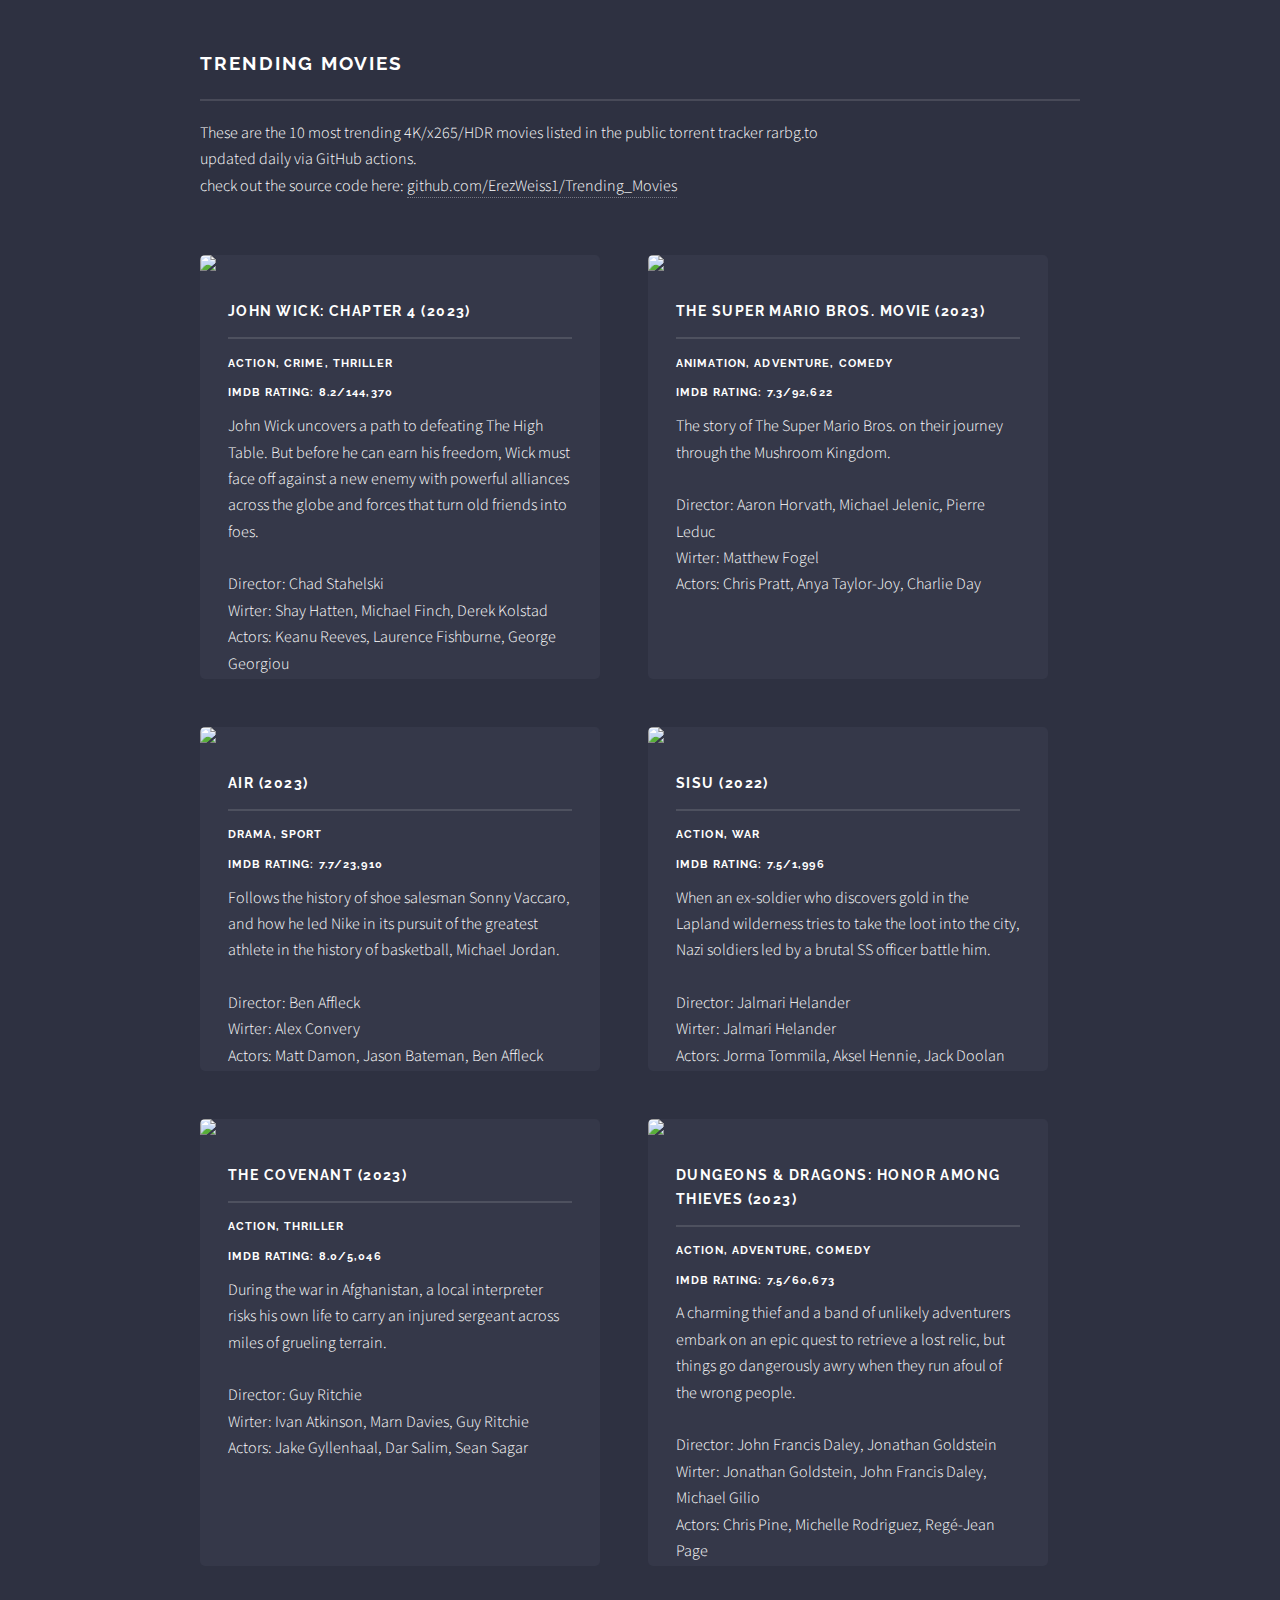
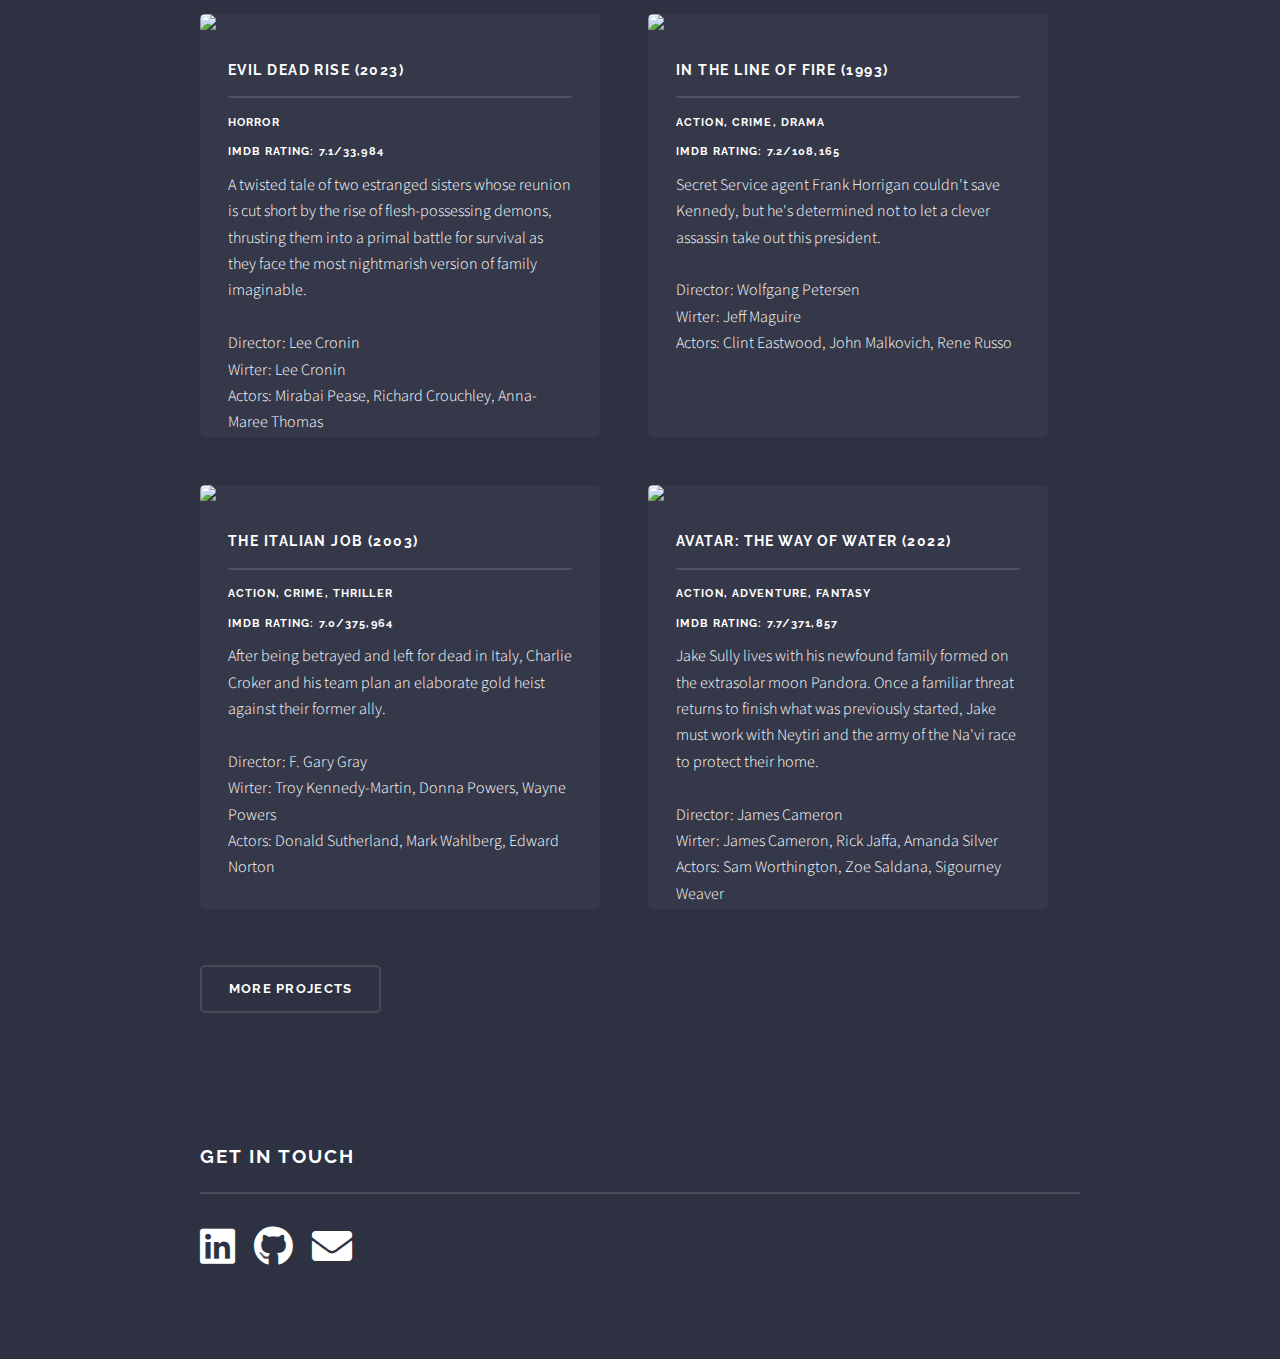
==== commit bb22bdaa: "update data" ====
--- a/index.html
+++ b/index.html
@@ -34,6 +34,37 @@
       </p>
       <section class="features">
        <article id="0">
+        <a class="image" href="https://rarbgto.org/torrents.php?imdb=tt10366206" rel="noreferrer noopener" target="_blank">
+         <img src="https://m.media-amazon.com/images/M/MV5BMDExZGMyOTMtMDgyYi00NGIwLWJhMTEtOTdkZGFjNmZiMTEwXkEyXkFqcGdeQXVyMjM4NTM5NDY@._V1_SX300.jpg"/>
+        </a>
+        <h3 class="major">
+         John Wick: Chapter 4 (2023)
+        </h3>
+        <h4>
+         Action, Crime, Thriller
+        </h4>
+        <h6>
+         IMDB rating: 8.2/144,370
+        </h6>
+        <p1>
+         John Wick uncovers a path to defeating The High Table. But before he can earn his freedom, Wick must face off against a new enemy with powerful alliances across the globe and forces that turn old friends into foes.
+        </p1>
+        <br/>
+        <br/>
+        <p2>
+         Director: Chad Stahelski
+        </p2>
+        <br/>
+        <p3>
+         Wirter: Shay Hatten, Michael Finch, Derek Kolstad
+        </p3>
+        <br/>
+        <p4>
+         Actors: Keanu Reeves, Laurence Fishburne, George Georgiou
+        </p4>
+        <br/>
+       </article>
+       <article id="1">
         <a class="image" href="https://rarbgto.org/torrents.php?imdb=tt6718170" rel="noreferrer noopener" target="_blank">
          <img src="https://m.media-amazon.com/images/M/MV5BOTJhNzlmNzctNTU5Yy00N2YwLThhMjQtZDM0YjEzN2Y0ZjNhXkEyXkFqcGdeQXVyMTEwMTQ4MzU5._V1_SX300.jpg"/>
         </a>
@@ -61,37 +92,6 @@
         <br/>
         <p4>
          Actors: Chris Pratt, Anya Taylor-Joy, Charlie Day
-        </p4>
-        <br/>
-       </article>
-       <article id="1">
-        <a class="image" href="https://rarbgto.org/torrents.php?imdb=tt14846026" rel="noreferrer noopener" target="_blank">
-         <img src="https://m.media-amazon.com/images/M/MV5BMWYwMzNkOWEtNjA3YS00YjE5LTlkMjYtMmRjMjExNjA1NDM0XkEyXkFqcGdeQXVyMjM4NTM5NDY@._V1_SX300.jpg"/>
-        </a>
-        <h3 class="major">
-         Sisu (2022)
-        </h3>
-        <h4>
-         Action, War
-        </h4>
-        <h6>
-         IMDB rating: 7.5/1,996
-        </h6>
-        <p1>
-         When an ex-soldier who discovers gold in the Lapland wilderness tries to take the loot into the city, Nazi soldiers led by a brutal SS officer battle him.
-        </p1>
-        <br/>
-        <br/>
-        <p2>
-         Director: Jalmari Helander
-        </p2>
-        <br/>
-        <p3>
-         Wirter: Jalmari Helander
-        </p3>
-        <br/>
-        <p4>
-         Actors: Jorma Tommila, Aksel Hennie, Jack Doolan
         </p4>
         <br/>
        </article>
@@ -127,6 +127,37 @@
         <br/>
        </article>
        <article id="3">
+        <a class="image" href="https://rarbgto.org/torrents.php?imdb=tt14846026" rel="noreferrer noopener" target="_blank">
+         <img src="https://m.media-amazon.com/images/M/MV5BMWYwMzNkOWEtNjA3YS00YjE5LTlkMjYtMmRjMjExNjA1NDM0XkEyXkFqcGdeQXVyMjM4NTM5NDY@._V1_SX300.jpg"/>
+        </a>
+        <h3 class="major">
+         Sisu (2022)
+        </h3>
+        <h4>
+         Action, War
+        </h4>
+        <h6>
+         IMDB rating: 7.5/1,996
+        </h6>
+        <p1>
+         When an ex-soldier who discovers gold in the Lapland wilderness tries to take the loot into the city, Nazi soldiers led by a brutal SS officer battle him.
+        </p1>
+        <br/>
+        <br/>
+        <p2>
+         Director: Jalmari Helander
+        </p2>
+        <br/>
+        <p3>
+         Wirter: Jalmari Helander
+        </p3>
+        <br/>
+        <p4>
+         Actors: Jorma Tommila, Aksel Hennie, Jack Doolan
+        </p4>
+        <br/>
+       </article>
+       <article id="4">
         <a class="image" href="https://rarbgto.org/torrents.php?imdb=tt4873118" rel="noreferrer noopener" target="_blank">
          <img src="https://m.media-amazon.com/images/M/MV5BNmQzOWZhOTMtZTcxNC00MTdkLWEwYmUtOWVmOTFhNTdkNjRkXkEyXkFqcGdeQXVyODk2NDQ3MTA@._V1_SX300.jpg"/>
         </a>
@@ -157,7 +188,7 @@
         </p4>
         <br/>
        </article>
-       <article id="4">
+       <article id="5">
         <a class="image" href="https://rarbgto.org/torrents.php?imdb=tt2906216" rel="noreferrer noopener" target="_blank">
          <img src="https://m.media-amazon.com/images/M/MV5BNmFkN2M2NzItOTY5YS00MmE2LTk3ZjctNTk2YzQ5ZmRiYzJjXkEyXkFqcGdeQXVyMjkwOTAyMDU@._V1_SX300.jpg"/>
         </a>
@@ -188,7 +219,7 @@
         </p4>
         <br/>
        </article>
-       <article id="5">
+       <article id="6">
         <a class="image" href="https://rarbgto.org/torrents.php?imdb=tt13345606" rel="noreferrer noopener" target="_blank">
          <img src="https://m.media-amazon.com/images/M/MV5BMmZiN2VmMjktZDE5OC00ZWRmLWFlMmEtYWViMTY4NjM3ZmNkXkEyXkFqcGdeQXVyMTI2MTc2ODM3._V1_SX300.jpg"/>
         </a>
@@ -219,96 +250,65 @@
         </p4>
         <br/>
        </article>
-       <article id="6">
-        <a class="image" href="https://rarbgto.org/torrents.php?imdb=tt10954600" rel="noreferrer noopener" target="_blank">
-         <img src="https://m.media-amazon.com/images/M/MV5BODZhNzlmOGItMWUyYS00Y2Q5LWFlNzMtM2I2NDFkM2ZkYmE1XkEyXkFqcGdeQXVyMTU5OTA4NTIz._V1_SX300.jpg"/>
-        </a>
-        <h3 class="major">
-         Ant-Man and the Wasp: Quantumania (2023)
-        </h3>
-        <h4>
-         Action, Adventure, Comedy
-        </h4>
-        <h6>
-         IMDB rating: 6.2/130,005
-        </h6>
-        <p1>
-         Scott Lang and Hope Van Dyne are dragged into the Quantum Realm, along with Hope's parents and Scott's daughter Cassie. Together they must find a way to escape, but what secrets is Hope's mother hiding? And who is the mysterious K...
-        </p1>
-        <br/>
-        <br/>
-        <p2>
-         Director: Peyton Reed
-        </p2>
-        <br/>
-        <p3>
-         Wirter: Jeff Loveness, Stan Lee, Larry Lieber
-        </p3>
-        <br/>
-        <p4>
-         Actors: Paul Rudd, Evangeline Lilly, Michael Douglas
-        </p4>
-        <br/>
-       </article>
        <article id="7">
-        <a class="image" href="https://rarbgto.org/torrents.php?imdb=tt12226632" rel="noreferrer noopener" target="_blank">
-         <img src="https://m.media-amazon.com/images/M/MV5BNWNlZTUxOTUtMzhmMi00MDg4LThmMTYtNjZhNmM2NDcxYjk1XkEyXkFqcGdeQXVyMTQzNTA5MzYz._V1_SX300.jpg"/>
-        </a>
-        <h3 class="major">
-         Big George Foreman (2023)
-        </h3>
-        <h4>
-         Biography, Drama, Sport
-        </h4>
-        <h6>
-         IMDB rating: 6.6/868
-        </h6>
-        <p1>
-         The life and boxing career of George Foreman.
-        </p1>
-        <br/>
-        <br/>
-        <p2>
-         Director: George Tillman Jr.
-        </p2>
-        <br/>
-        <p3>
-         Wirter: Frank Baldwin, George Tillman Jr., Dan Gordon
-        </p3>
-        <br/>
-        <p4>
-         Actors: Khris Davis, Jasmine Mathews, Sullivan Jones
+        <a class="image" href="https://rarbgto.org/torrents.php?imdb=tt0107206" rel="noreferrer noopener" target="_blank">
+         <img src="https://m.media-amazon.com/images/M/MV5BMjdhYjRlMTgtNTMzOS00OTZlLWIxMjAtNjM4NGY0NGQxODM3XkEyXkFqcGdeQXVyNDk3NzU2MTQ@._V1_SX300.jpg"/>
+        </a>
+        <h3 class="major">
+         In the Line of Fire (1993)
+        </h3>
+        <h4>
+         Action, Crime, Drama
+        </h4>
+        <h6>
+         IMDB rating: 7.2/108,165
+        </h6>
+        <p1>
+         Secret Service agent Frank Horrigan couldn't save Kennedy, but he's determined not to let a clever assassin take out this president.
+        </p1>
+        <br/>
+        <br/>
+        <p2>
+         Director: Wolfgang Petersen
+        </p2>
+        <br/>
+        <p3>
+         Wirter: Jeff Maguire
+        </p3>
+        <br/>
+        <p4>
+         Actors: Clint Eastwood, John Malkovich, Rene Russo
         </p4>
         <br/>
        </article>
        <article id="8">
-        <a class="image" href="https://rarbgto.org/torrents.php?imdb=tt6968614" rel="noreferrer noopener" target="_blank">
-         <img src="https://m.media-amazon.com/images/M/MV5BODlmZThjZGItOGRmMC00ODVjLWIzYWMtODBhYzQyZjE4NWE5XkEyXkFqcGdeQXVyMTUzMTg2ODkz._V1_SX300.jpg"/>
-        </a>
-        <h3 class="major">
-         The Mother (2023)
-        </h3>
-        <h4>
-         Action, Thriller
-        </h4>
-        <h6>
-         IMDB rating: N/A/N/A
-        </h6>
-        <p1>
-         While fleeing from dangerous assailants, an assassin comes out of hiding to protect her daughter she left earlier in life.
-        </p1>
-        <br/>
-        <br/>
-        <p2>
-         Director: Niki Caro
-        </p2>
-        <br/>
-        <p3>
-         Wirter: Andrea Berloff, Peter Craig, Misha Green
-        </p3>
-        <br/>
-        <p4>
-         Actors: Jennifer Lopez, Paul Raci, Gael García Bernal
+        <a class="image" href="https://rarbgto.org/torrents.php?imdb=tt0317740" rel="noreferrer noopener" target="_blank">
+         <img src="https://m.media-amazon.com/images/M/MV5BNDYyNzYxNjYtNmYzMC00MTE0LWIwMmYtNTAyZDBjYTIxMTRhXkEyXkFqcGdeQXVyNDk3NzU2MTQ@._V1_SX300.jpg"/>
+        </a>
+        <h3 class="major">
+         The Italian Job (2003)
+        </h3>
+        <h4>
+         Action, Crime, Thriller
+        </h4>
+        <h6>
+         IMDB rating: 7.0/375,964
+        </h6>
+        <p1>
+         After being betrayed and left for dead in Italy, Charlie Croker and his team plan an elaborate gold heist against their former ally.
+        </p1>
+        <br/>
+        <br/>
+        <p2>
+         Director: F. Gary Gray
+        </p2>
+        <br/>
+        <p3>
+         Wirter: Troy Kennedy-Martin, Donna Powers, Wayne Powers
+        </p3>
+        <br/>
+        <p4>
+         Actors: Donald Sutherland, Mark Wahlberg, Edward Norton
         </p4>
         <br/>
        </article>
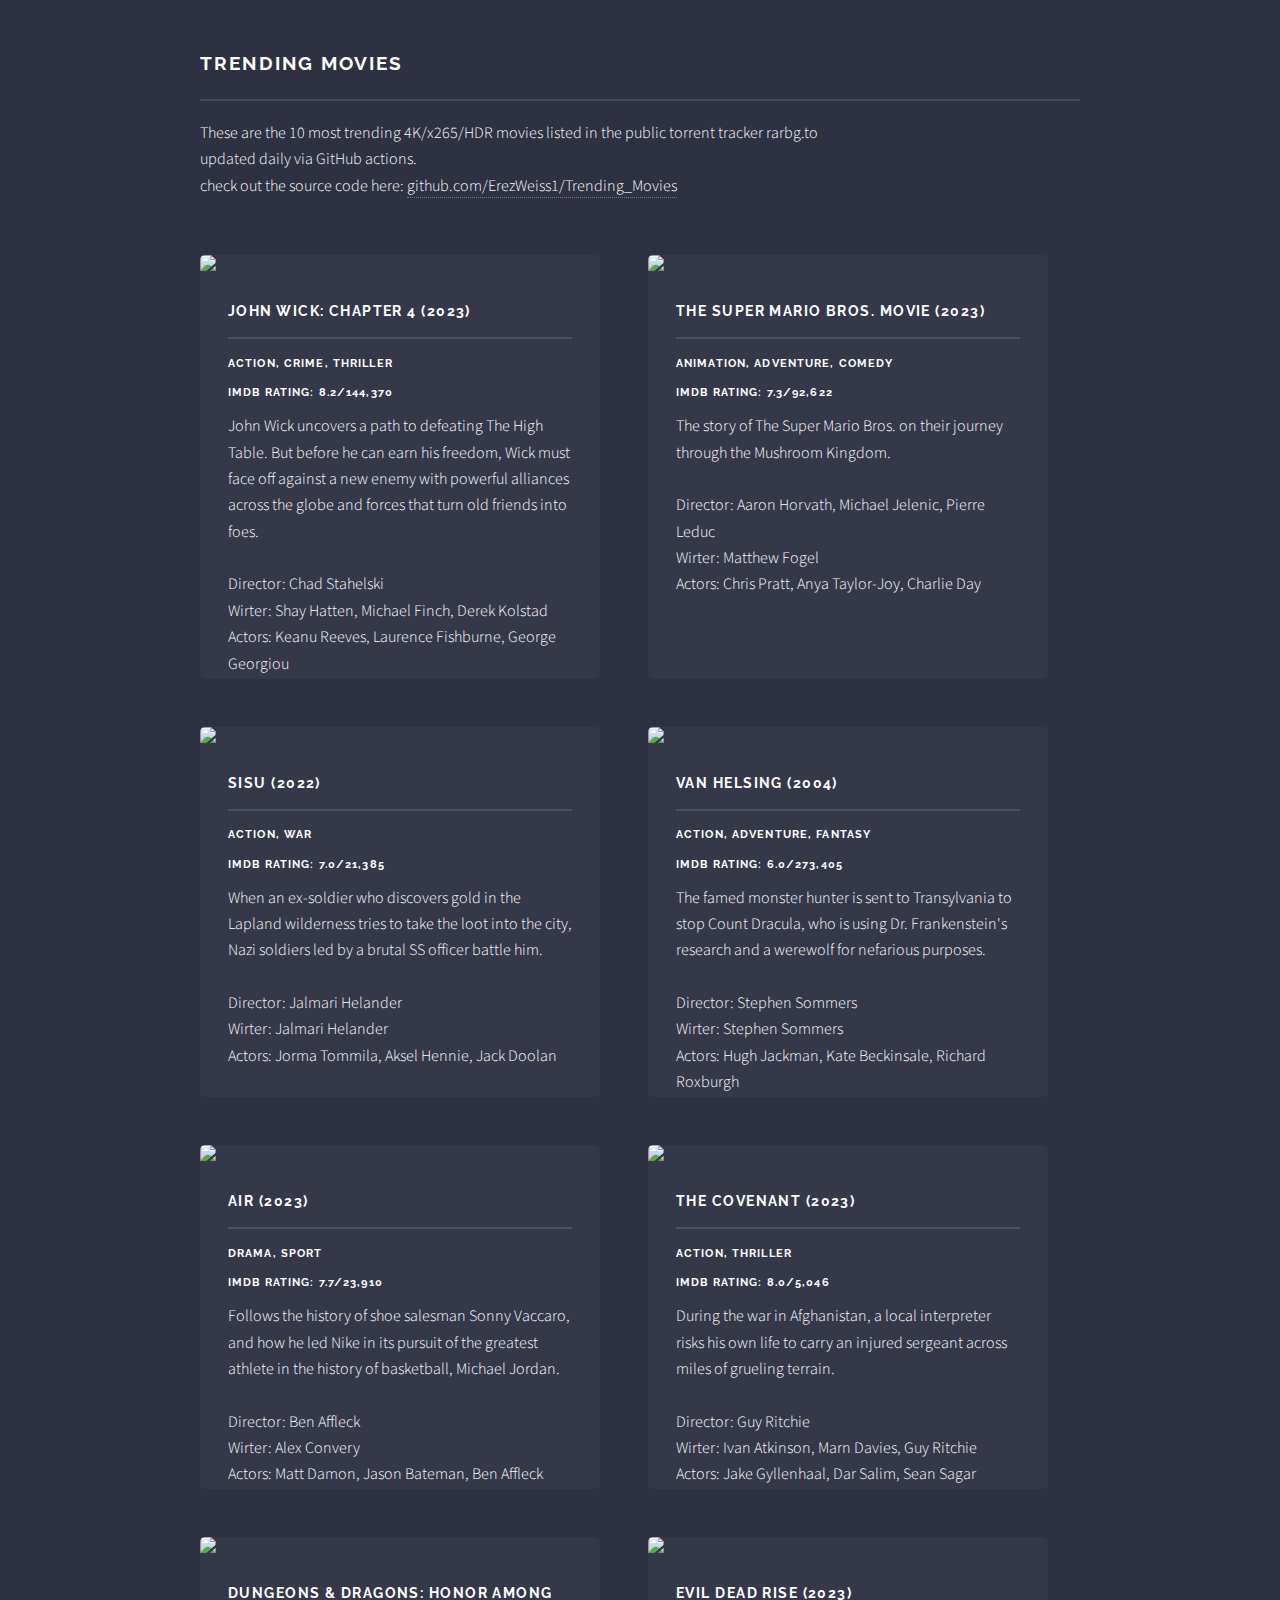
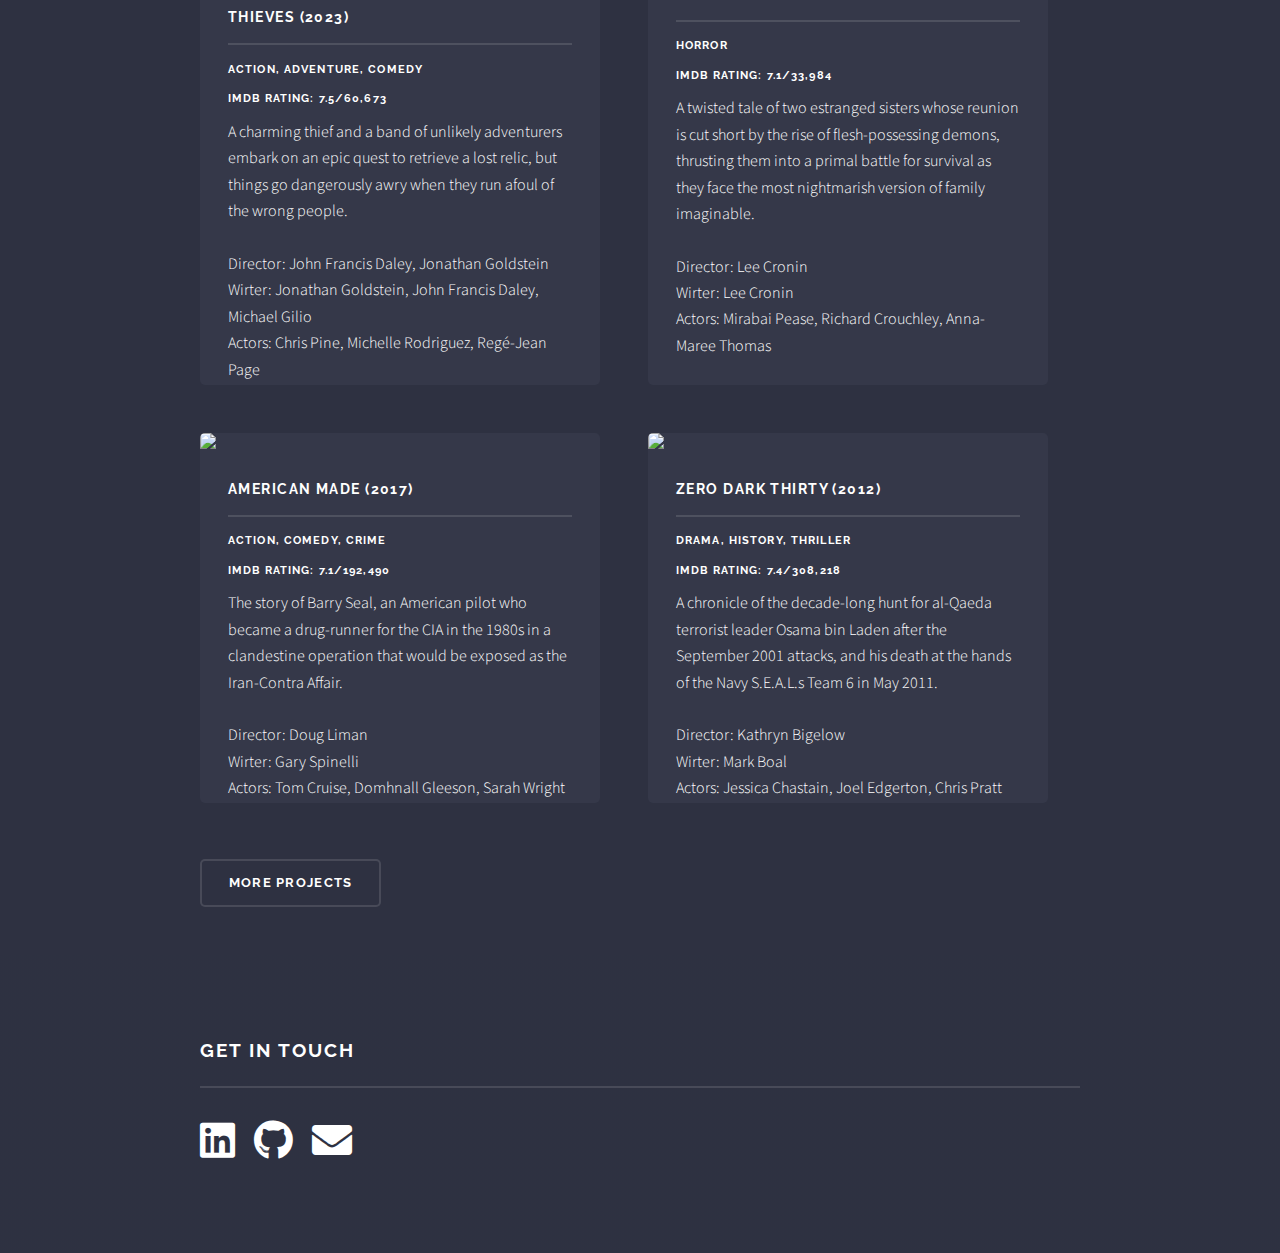
==== commit 69be589c: "update data" ====
--- a/index.html
+++ b/index.html
@@ -96,6 +96,68 @@
         <br/>
        </article>
        <article id="2">
+        <a class="image" href="https://rarbgto.org/torrents.php?imdb=tt14846026" rel="noreferrer noopener" target="_blank">
+         <img src="https://m.media-amazon.com/images/M/MV5BMWYwMzNkOWEtNjA3YS00YjE5LTlkMjYtMmRjMjExNjA1NDM0XkEyXkFqcGdeQXVyMjM4NTM5NDY@._V1_SX300.jpg"/>
+        </a>
+        <h3 class="major">
+         Sisu (2022)
+        </h3>
+        <h4>
+         Action, War
+        </h4>
+        <h6>
+         IMDB rating: 7.0/21,385
+        </h6>
+        <p1>
+         When an ex-soldier who discovers gold in the Lapland wilderness tries to take the loot into the city, Nazi soldiers led by a brutal SS officer battle him.
+        </p1>
+        <br/>
+        <br/>
+        <p2>
+         Director: Jalmari Helander
+        </p2>
+        <br/>
+        <p3>
+         Wirter: Jalmari Helander
+        </p3>
+        <br/>
+        <p4>
+         Actors: Jorma Tommila, Aksel Hennie, Jack Doolan
+        </p4>
+        <br/>
+       </article>
+       <article id="3">
+        <a class="image" href="https://rarbgto.org/torrents.php?imdb=tt0338526" rel="noreferrer noopener" target="_blank">
+         <img src="https://m.media-amazon.com/images/M/MV5BODRmY2NhNDItOWViNi00OTIyLTk3YjYtYzY0YTFlMDg1YzQ0L2ltYWdlL2ltYWdlXkEyXkFqcGdeQXVyMTQxNzMzNDI@._V1_SX300.jpg"/>
+        </a>
+        <h3 class="major">
+         Van Helsing (2004)
+        </h3>
+        <h4>
+         Action, Adventure, Fantasy
+        </h4>
+        <h6>
+         IMDB rating: 6.0/273,405
+        </h6>
+        <p1>
+         The famed monster hunter is sent to Transylvania to stop Count Dracula, who is using Dr. Frankenstein's research and a werewolf for nefarious purposes.
+        </p1>
+        <br/>
+        <br/>
+        <p2>
+         Director: Stephen Sommers
+        </p2>
+        <br/>
+        <p3>
+         Wirter: Stephen Sommers
+        </p3>
+        <br/>
+        <p4>
+         Actors: Hugh Jackman, Kate Beckinsale, Richard Roxburgh
+        </p4>
+        <br/>
+       </article>
+       <article id="4">
         <a class="image" href="https://rarbgto.org/torrents.php?imdb=tt16419074" rel="noreferrer noopener" target="_blank">
          <img src="https://m.media-amazon.com/images/M/MV5BYmNlOTNlYjUtM2U3Yy00M2ZjLTkxZDQtN2NiNGZiZDI0ZjE3XkEyXkFqcGdeQXVyMTUzMTg2ODkz._V1_SX300.jpg"/>
         </a>
@@ -126,38 +188,7 @@
         </p4>
         <br/>
        </article>
-       <article id="3">
-        <a class="image" href="https://rarbgto.org/torrents.php?imdb=tt14846026" rel="noreferrer noopener" target="_blank">
-         <img src="https://m.media-amazon.com/images/M/MV5BMWYwMzNkOWEtNjA3YS00YjE5LTlkMjYtMmRjMjExNjA1NDM0XkEyXkFqcGdeQXVyMjM4NTM5NDY@._V1_SX300.jpg"/>
-        </a>
-        <h3 class="major">
-         Sisu (2022)
-        </h3>
-        <h4>
-         Action, War
-        </h4>
-        <h6>
-         IMDB rating: 7.5/1,996
-        </h6>
-        <p1>
-         When an ex-soldier who discovers gold in the Lapland wilderness tries to take the loot into the city, Nazi soldiers led by a brutal SS officer battle him.
-        </p1>
-        <br/>
-        <br/>
-        <p2>
-         Director: Jalmari Helander
-        </p2>
-        <br/>
-        <p3>
-         Wirter: Jalmari Helander
-        </p3>
-        <br/>
-        <p4>
-         Actors: Jorma Tommila, Aksel Hennie, Jack Doolan
-        </p4>
-        <br/>
-       </article>
-       <article id="4">
+       <article id="5">
         <a class="image" href="https://rarbgto.org/torrents.php?imdb=tt4873118" rel="noreferrer noopener" target="_blank">
          <img src="https://m.media-amazon.com/images/M/MV5BNmQzOWZhOTMtZTcxNC00MTdkLWEwYmUtOWVmOTFhNTdkNjRkXkEyXkFqcGdeQXVyODk2NDQ3MTA@._V1_SX300.jpg"/>
         </a>
@@ -188,7 +219,7 @@
         </p4>
         <br/>
        </article>
-       <article id="5">
+       <article id="6">
         <a class="image" href="https://rarbgto.org/torrents.php?imdb=tt2906216" rel="noreferrer noopener" target="_blank">
          <img src="https://m.media-amazon.com/images/M/MV5BNmFkN2M2NzItOTY5YS00MmE2LTk3ZjctNTk2YzQ5ZmRiYzJjXkEyXkFqcGdeQXVyMjkwOTAyMDU@._V1_SX300.jpg"/>
         </a>
@@ -219,7 +250,7 @@
         </p4>
         <br/>
        </article>
-       <article id="6">
+       <article id="7">
         <a class="image" href="https://rarbgto.org/torrents.php?imdb=tt13345606" rel="noreferrer noopener" target="_blank">
          <img src="https://m.media-amazon.com/images/M/MV5BMmZiN2VmMjktZDE5OC00ZWRmLWFlMmEtYWViMTY4NjM3ZmNkXkEyXkFqcGdeQXVyMTI2MTc2ODM3._V1_SX300.jpg"/>
         </a>
@@ -250,96 +281,65 @@
         </p4>
         <br/>
        </article>
-       <article id="7">
-        <a class="image" href="https://rarbgto.org/torrents.php?imdb=tt0107206" rel="noreferrer noopener" target="_blank">
-         <img src="https://m.media-amazon.com/images/M/MV5BMjdhYjRlMTgtNTMzOS00OTZlLWIxMjAtNjM4NGY0NGQxODM3XkEyXkFqcGdeQXVyNDk3NzU2MTQ@._V1_SX300.jpg"/>
-        </a>
-        <h3 class="major">
-         In the Line of Fire (1993)
-        </h3>
-        <h4>
-         Action, Crime, Drama
-        </h4>
-        <h6>
-         IMDB rating: 7.2/108,165
-        </h6>
-        <p1>
-         Secret Service agent Frank Horrigan couldn't save Kennedy, but he's determined not to let a clever assassin take out this president.
-        </p1>
-        <br/>
-        <br/>
-        <p2>
-         Director: Wolfgang Petersen
-        </p2>
-        <br/>
-        <p3>
-         Wirter: Jeff Maguire
-        </p3>
-        <br/>
-        <p4>
-         Actors: Clint Eastwood, John Malkovich, Rene Russo
-        </p4>
-        <br/>
-       </article>
        <article id="8">
-        <a class="image" href="https://rarbgto.org/torrents.php?imdb=tt0317740" rel="noreferrer noopener" target="_blank">
-         <img src="https://m.media-amazon.com/images/M/MV5BNDYyNzYxNjYtNmYzMC00MTE0LWIwMmYtNTAyZDBjYTIxMTRhXkEyXkFqcGdeQXVyNDk3NzU2MTQ@._V1_SX300.jpg"/>
-        </a>
-        <h3 class="major">
-         The Italian Job (2003)
-        </h3>
-        <h4>
-         Action, Crime, Thriller
-        </h4>
-        <h6>
-         IMDB rating: 7.0/375,964
-        </h6>
-        <p1>
-         After being betrayed and left for dead in Italy, Charlie Croker and his team plan an elaborate gold heist against their former ally.
-        </p1>
-        <br/>
-        <br/>
-        <p2>
-         Director: F. Gary Gray
-        </p2>
-        <br/>
-        <p3>
-         Wirter: Troy Kennedy-Martin, Donna Powers, Wayne Powers
-        </p3>
-        <br/>
-        <p4>
-         Actors: Donald Sutherland, Mark Wahlberg, Edward Norton
+        <a class="image" href="https://rarbgto.org/torrents.php?imdb=tt3532216" rel="noreferrer noopener" target="_blank">
+         <img src="https://m.media-amazon.com/images/M/MV5BMTUxNzUwMjk1Nl5BMl5BanBnXkFtZTgwNDkwODI1MjI@._V1_SX300.jpg"/>
+        </a>
+        <h3 class="major">
+         American Made (2017)
+        </h3>
+        <h4>
+         Action, Comedy, Crime
+        </h4>
+        <h6>
+         IMDB rating: 7.1/192,490
+        </h6>
+        <p1>
+         The story of Barry Seal, an American pilot who became a drug-runner for the CIA in the 1980s in a clandestine operation that would be exposed as the Iran-Contra Affair.
+        </p1>
+        <br/>
+        <br/>
+        <p2>
+         Director: Doug Liman
+        </p2>
+        <br/>
+        <p3>
+         Wirter: Gary Spinelli
+        </p3>
+        <br/>
+        <p4>
+         Actors: Tom Cruise, Domhnall Gleeson, Sarah Wright
         </p4>
         <br/>
        </article>
        <article id="9">
-        <a class="image" href="https://rarbgto.org/torrents.php?imdb=tt1630029" rel="noreferrer noopener" target="_blank">
-         <img src="https://m.media-amazon.com/images/M/MV5BYjhiNjBlODctY2ZiOC00YjVlLWFlNzAtNTVhNzM1YjI1NzMxXkEyXkFqcGdeQXVyMjQxNTE1MDA@._V1_SX300.jpg"/>
-        </a>
-        <h3 class="major">
-         Avatar: The Way of Water (2022)
-        </h3>
-        <h4>
-         Action, Adventure, Fantasy
-        </h4>
-        <h6>
-         IMDB rating: 7.7/371,857
-        </h6>
-        <p1>
-         Jake Sully lives with his newfound family formed on the extrasolar moon Pandora. Once a familiar threat returns to finish what was previously started, Jake must work with Neytiri and the army of the Na'vi race to protect their home.
-        </p1>
-        <br/>
-        <br/>
-        <p2>
-         Director: James Cameron
-        </p2>
-        <br/>
-        <p3>
-         Wirter: James Cameron, Rick Jaffa, Amanda Silver
-        </p3>
-        <br/>
-        <p4>
-         Actors: Sam Worthington, Zoe Saldana, Sigourney Weaver
+        <a class="image" href="https://rarbgto.org/torrents.php?imdb=tt1790885" rel="noreferrer noopener" target="_blank">
+         <img src="https://m.media-amazon.com/images/M/MV5BMTQ4OTUyNzcwN15BMl5BanBnXkFtZTcwMTQ1NDE3OA@@._V1_SX300.jpg"/>
+        </a>
+        <h3 class="major">
+         Zero Dark Thirty (2012)
+        </h3>
+        <h4>
+         Drama, History, Thriller
+        </h4>
+        <h6>
+         IMDB rating: 7.4/308,218
+        </h6>
+        <p1>
+         A chronicle of the decade-long hunt for al-Qaeda terrorist leader Osama bin Laden after the September 2001 attacks, and his death at the hands of the Navy S.E.A.L.s Team 6 in May 2011.
+        </p1>
+        <br/>
+        <br/>
+        <p2>
+         Director: Kathryn Bigelow
+        </p2>
+        <br/>
+        <p3>
+         Wirter: Mark Boal
+        </p3>
+        <br/>
+        <p4>
+         Actors: Jessica Chastain, Joel Edgerton, Chris Pratt
         </p4>
         <br/>
        </article>
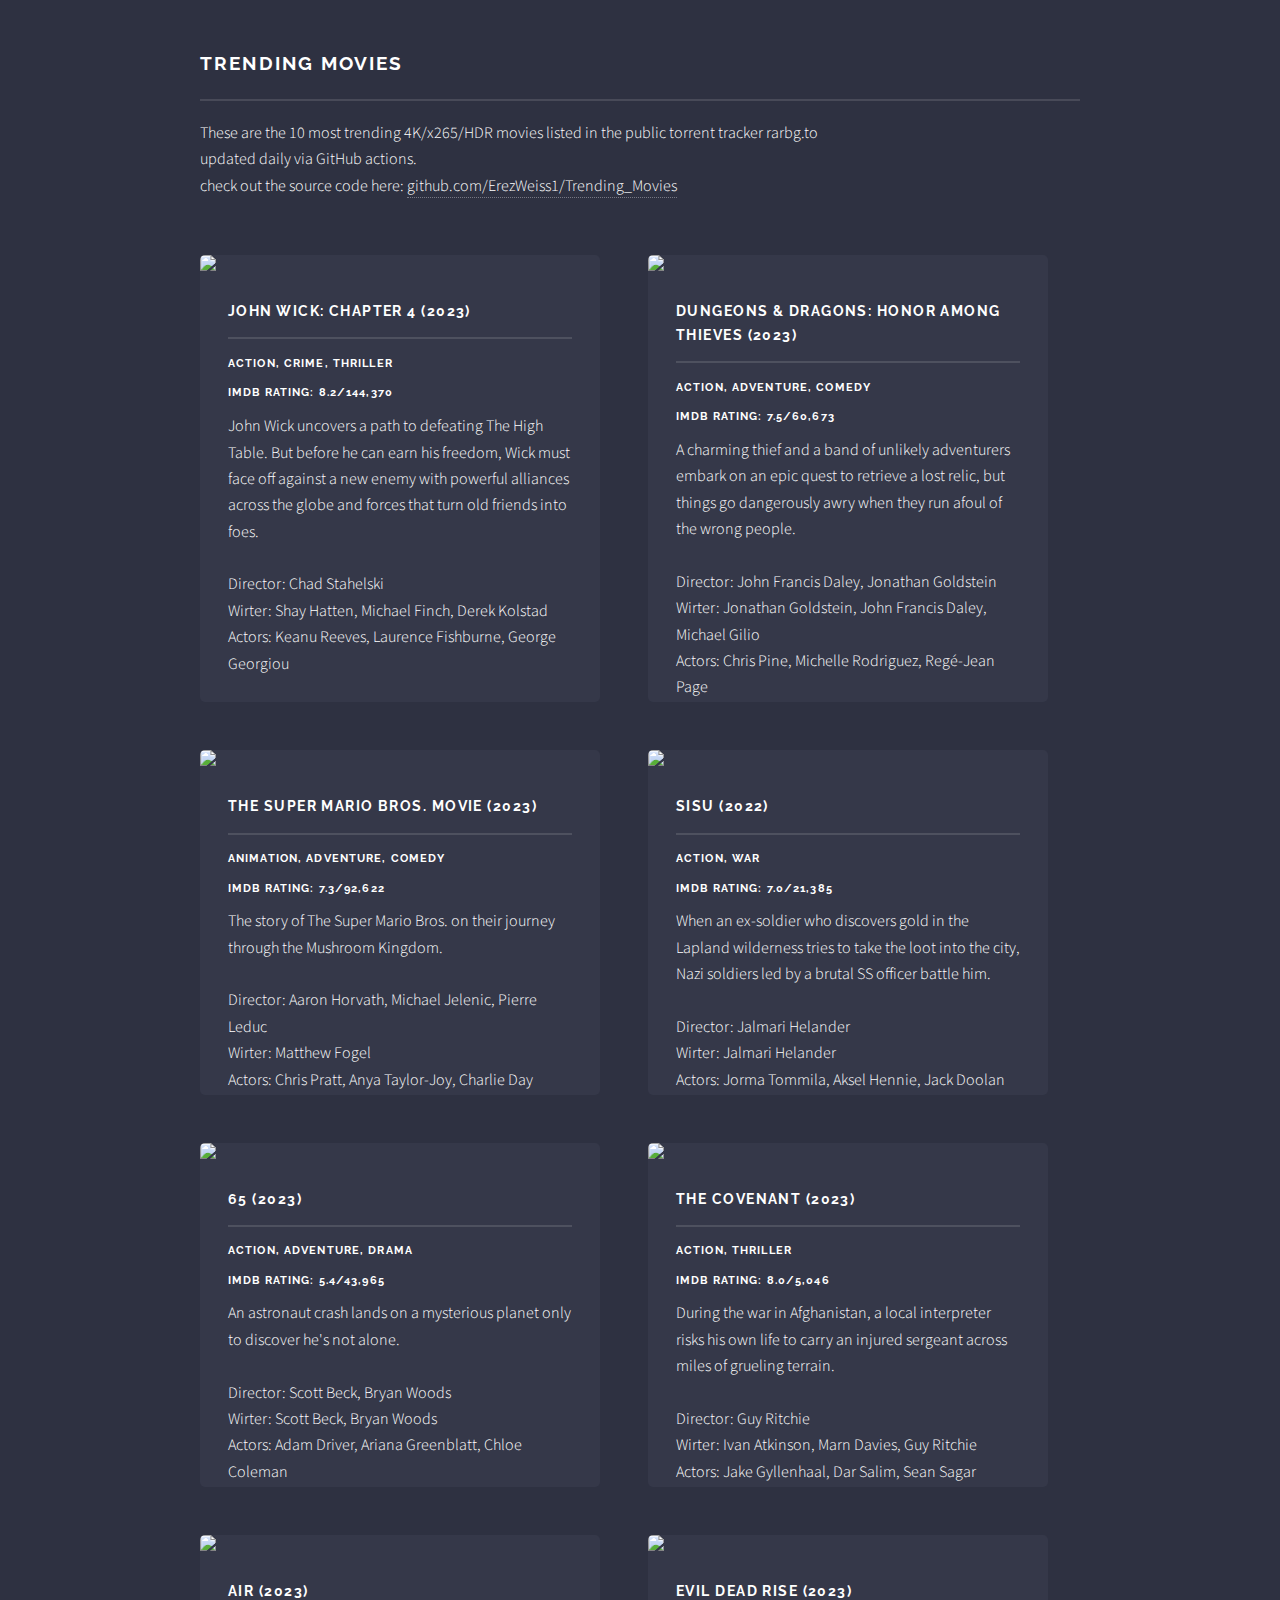
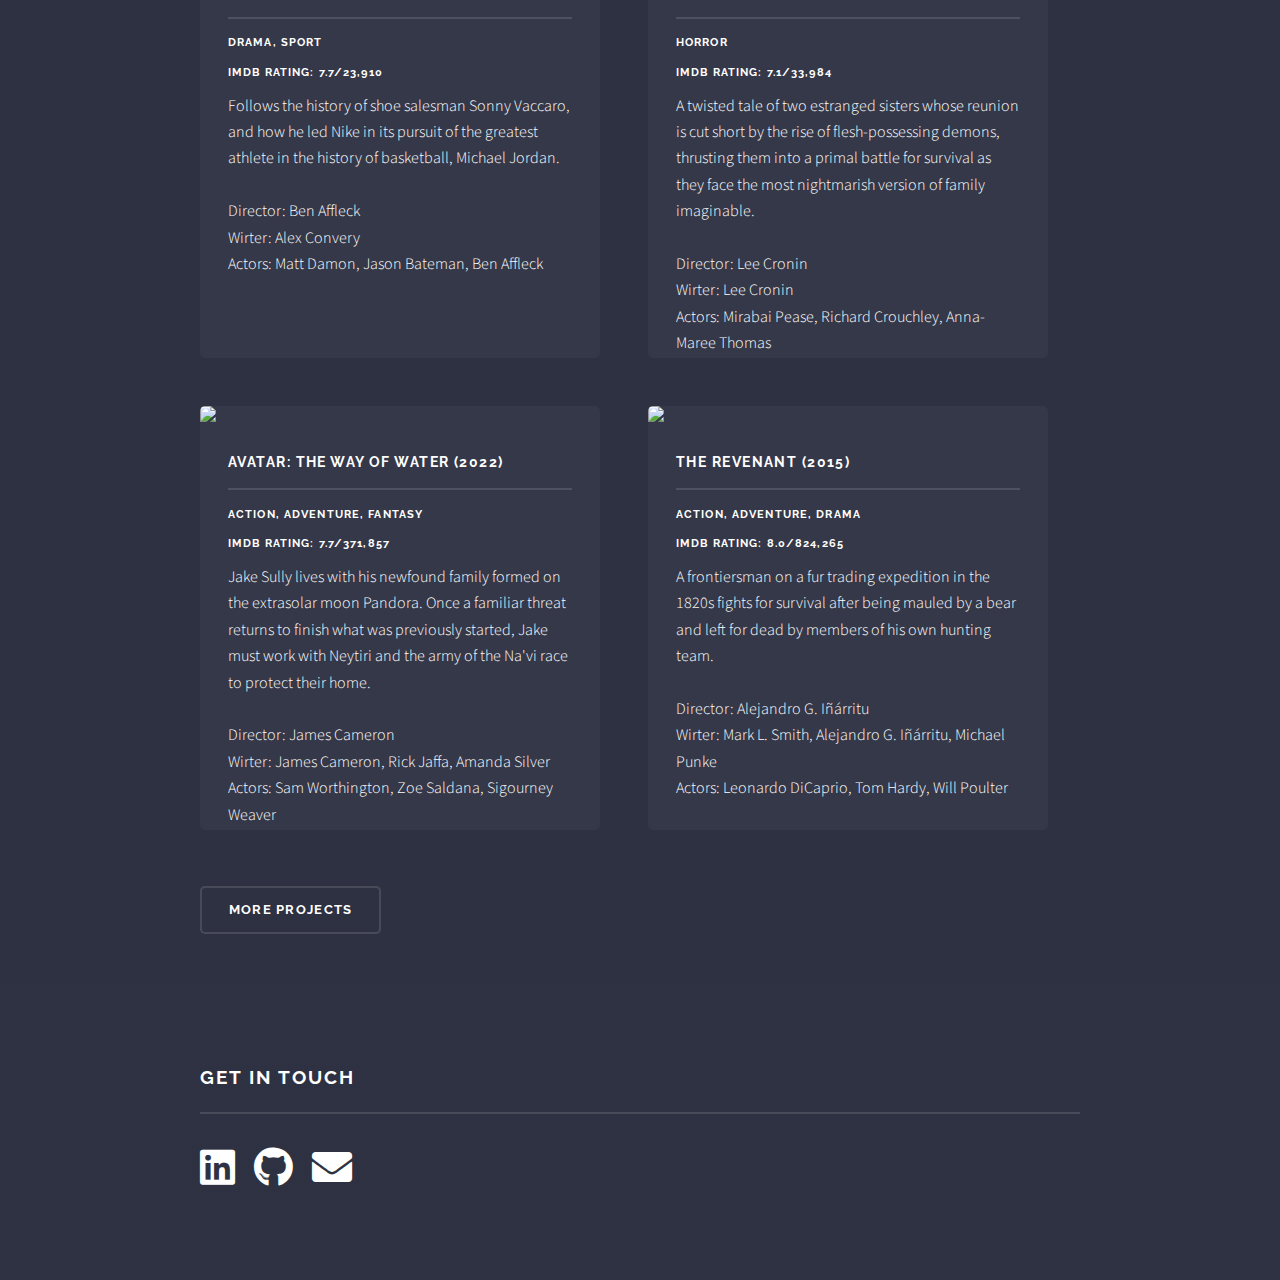
==== commit 86825fec: "update data" ====
--- a/index.html
+++ b/index.html
@@ -65,6 +65,37 @@
         <br/>
        </article>
        <article id="1">
+        <a class="image" href="https://rarbgto.org/torrents.php?imdb=tt2906216" rel="noreferrer noopener" target="_blank">
+         <img src="https://m.media-amazon.com/images/M/MV5BNmFkN2M2NzItOTY5YS00MmE2LTk3ZjctNTk2YzQ5ZmRiYzJjXkEyXkFqcGdeQXVyMjkwOTAyMDU@._V1_SX300.jpg"/>
+        </a>
+        <h3 class="major">
+         Dungeons &amp; Dragons: Honor Among Thieves (2023)
+        </h3>
+        <h4>
+         Action, Adventure, Comedy
+        </h4>
+        <h6>
+         IMDB rating: 7.5/60,673
+        </h6>
+        <p1>
+         A charming thief and a band of unlikely adventurers embark on an epic quest to retrieve a lost relic, but things go dangerously awry when they run afoul of the wrong people.
+        </p1>
+        <br/>
+        <br/>
+        <p2>
+         Director: John Francis Daley, Jonathan Goldstein
+        </p2>
+        <br/>
+        <p3>
+         Wirter: Jonathan Goldstein, John Francis Daley, Michael Gilio
+        </p3>
+        <br/>
+        <p4>
+         Actors: Chris Pine, Michelle Rodriguez, Regé-Jean Page
+        </p4>
+        <br/>
+       </article>
+       <article id="2">
         <a class="image" href="https://rarbgto.org/torrents.php?imdb=tt6718170" rel="noreferrer noopener" target="_blank">
          <img src="https://m.media-amazon.com/images/M/MV5BOTJhNzlmNzctNTU5Yy00N2YwLThhMjQtZDM0YjEzN2Y0ZjNhXkEyXkFqcGdeQXVyMTEwMTQ4MzU5._V1_SX300.jpg"/>
         </a>
@@ -95,7 +126,7 @@
         </p4>
         <br/>
        </article>
-       <article id="2">
+       <article id="3">
         <a class="image" href="https://rarbgto.org/torrents.php?imdb=tt14846026" rel="noreferrer noopener" target="_blank">
          <img src="https://m.media-amazon.com/images/M/MV5BMWYwMzNkOWEtNjA3YS00YjE5LTlkMjYtMmRjMjExNjA1NDM0XkEyXkFqcGdeQXVyMjM4NTM5NDY@._V1_SX300.jpg"/>
         </a>
@@ -126,65 +157,34 @@
         </p4>
         <br/>
        </article>
-       <article id="3">
-        <a class="image" href="https://rarbgto.org/torrents.php?imdb=tt0338526" rel="noreferrer noopener" target="_blank">
-         <img src="https://m.media-amazon.com/images/M/MV5BODRmY2NhNDItOWViNi00OTIyLTk3YjYtYzY0YTFlMDg1YzQ0L2ltYWdlL2ltYWdlXkEyXkFqcGdeQXVyMTQxNzMzNDI@._V1_SX300.jpg"/>
-        </a>
-        <h3 class="major">
-         Van Helsing (2004)
-        </h3>
-        <h4>
-         Action, Adventure, Fantasy
-        </h4>
-        <h6>
-         IMDB rating: 6.0/273,405
-        </h6>
-        <p1>
-         The famed monster hunter is sent to Transylvania to stop Count Dracula, who is using Dr. Frankenstein's research and a werewolf for nefarious purposes.
-        </p1>
-        <br/>
-        <br/>
-        <p2>
-         Director: Stephen Sommers
-        </p2>
-        <br/>
-        <p3>
-         Wirter: Stephen Sommers
-        </p3>
-        <br/>
-        <p4>
-         Actors: Hugh Jackman, Kate Beckinsale, Richard Roxburgh
-        </p4>
-        <br/>
-       </article>
        <article id="4">
-        <a class="image" href="https://rarbgto.org/torrents.php?imdb=tt16419074" rel="noreferrer noopener" target="_blank">
-         <img src="https://m.media-amazon.com/images/M/MV5BYmNlOTNlYjUtM2U3Yy00M2ZjLTkxZDQtN2NiNGZiZDI0ZjE3XkEyXkFqcGdeQXVyMTUzMTg2ODkz._V1_SX300.jpg"/>
-        </a>
-        <h3 class="major">
-         Air (2023)
-        </h3>
-        <h4>
-         Drama, Sport
-        </h4>
-        <h6>
-         IMDB rating: 7.7/23,910
-        </h6>
-        <p1>
-         Follows the history of shoe salesman Sonny Vaccaro, and how he led Nike in its pursuit of the greatest athlete in the history of basketball, Michael Jordan.
-        </p1>
-        <br/>
-        <br/>
-        <p2>
-         Director: Ben Affleck
-        </p2>
-        <br/>
-        <p3>
-         Wirter: Alex Convery
-        </p3>
-        <br/>
-        <p4>
-         Actors: Matt Damon, Jason Bateman, Ben Affleck
+        <a class="image" href="https://rarbgto.org/torrents.php?imdb=tt12261776" rel="noreferrer noopener" target="_blank">
+         <img src="https://m.media-amazon.com/images/M/MV5BYzFhM2M1MDUtNDhmNC00YzEzLThiMzctYWYxZTc0MGJhNWYyXkEyXkFqcGdeQXVyMTUzMTg2ODkz._V1_SX300.jpg"/>
+        </a>
+        <h3 class="major">
+         65 (2023)
+        </h3>
+        <h4>
+         Action, Adventure, Drama
+        </h4>
+        <h6>
+         IMDB rating: 5.4/43,965
+        </h6>
+        <p1>
+         An astronaut crash lands on a mysterious planet only to discover he's not alone.
+        </p1>
+        <br/>
+        <br/>
+        <p2>
+         Director: Scott Beck, Bryan Woods
+        </p2>
+        <br/>
+        <p3>
+         Wirter: Scott Beck, Bryan Woods
+        </p3>
+        <br/>
+        <p4>
+         Actors: Adam Driver, Ariana Greenblatt, Chloe Coleman
         </p4>
         <br/>
        </article>
@@ -220,33 +220,33 @@
         <br/>
        </article>
        <article id="6">
-        <a class="image" href="https://rarbgto.org/torrents.php?imdb=tt2906216" rel="noreferrer noopener" target="_blank">
-         <img src="https://m.media-amazon.com/images/M/MV5BNmFkN2M2NzItOTY5YS00MmE2LTk3ZjctNTk2YzQ5ZmRiYzJjXkEyXkFqcGdeQXVyMjkwOTAyMDU@._V1_SX300.jpg"/>
-        </a>
-        <h3 class="major">
-         Dungeons &amp; Dragons: Honor Among Thieves (2023)
-        </h3>
-        <h4>
-         Action, Adventure, Comedy
-        </h4>
-        <h6>
-         IMDB rating: 7.5/60,673
-        </h6>
-        <p1>
-         A charming thief and a band of unlikely adventurers embark on an epic quest to retrieve a lost relic, but things go dangerously awry when they run afoul of the wrong people.
-        </p1>
-        <br/>
-        <br/>
-        <p2>
-         Director: John Francis Daley, Jonathan Goldstein
-        </p2>
-        <br/>
-        <p3>
-         Wirter: Jonathan Goldstein, John Francis Daley, Michael Gilio
-        </p3>
-        <br/>
-        <p4>
-         Actors: Chris Pine, Michelle Rodriguez, Regé-Jean Page
+        <a class="image" href="https://rarbgto.org/torrents.php?imdb=tt16419074" rel="noreferrer noopener" target="_blank">
+         <img src="https://m.media-amazon.com/images/M/MV5BYmNlOTNlYjUtM2U3Yy00M2ZjLTkxZDQtN2NiNGZiZDI0ZjE3XkEyXkFqcGdeQXVyMTUzMTg2ODkz._V1_SX300.jpg"/>
+        </a>
+        <h3 class="major">
+         Air (2023)
+        </h3>
+        <h4>
+         Drama, Sport
+        </h4>
+        <h6>
+         IMDB rating: 7.7/23,910
+        </h6>
+        <p1>
+         Follows the history of shoe salesman Sonny Vaccaro, and how he led Nike in its pursuit of the greatest athlete in the history of basketball, Michael Jordan.
+        </p1>
+        <br/>
+        <br/>
+        <p2>
+         Director: Ben Affleck
+        </p2>
+        <br/>
+        <p3>
+         Wirter: Alex Convery
+        </p3>
+        <br/>
+        <p4>
+         Actors: Matt Damon, Jason Bateman, Ben Affleck
         </p4>
         <br/>
        </article>
@@ -282,64 +282,64 @@
         <br/>
        </article>
        <article id="8">
-        <a class="image" href="https://rarbgto.org/torrents.php?imdb=tt3532216" rel="noreferrer noopener" target="_blank">
-         <img src="https://m.media-amazon.com/images/M/MV5BMTUxNzUwMjk1Nl5BMl5BanBnXkFtZTgwNDkwODI1MjI@._V1_SX300.jpg"/>
-        </a>
-        <h3 class="major">
-         American Made (2017)
-        </h3>
-        <h4>
-         Action, Comedy, Crime
-        </h4>
-        <h6>
-         IMDB rating: 7.1/192,490
-        </h6>
-        <p1>
-         The story of Barry Seal, an American pilot who became a drug-runner for the CIA in the 1980s in a clandestine operation that would be exposed as the Iran-Contra Affair.
-        </p1>
-        <br/>
-        <br/>
-        <p2>
-         Director: Doug Liman
-        </p2>
-        <br/>
-        <p3>
-         Wirter: Gary Spinelli
-        </p3>
-        <br/>
-        <p4>
-         Actors: Tom Cruise, Domhnall Gleeson, Sarah Wright
+        <a class="image" href="https://rarbgto.org/torrents.php?imdb=tt1630029" rel="noreferrer noopener" target="_blank">
+         <img src="https://m.media-amazon.com/images/M/MV5BYjhiNjBlODctY2ZiOC00YjVlLWFlNzAtNTVhNzM1YjI1NzMxXkEyXkFqcGdeQXVyMjQxNTE1MDA@._V1_SX300.jpg"/>
+        </a>
+        <h3 class="major">
+         Avatar: The Way of Water (2022)
+        </h3>
+        <h4>
+         Action, Adventure, Fantasy
+        </h4>
+        <h6>
+         IMDB rating: 7.7/371,857
+        </h6>
+        <p1>
+         Jake Sully lives with his newfound family formed on the extrasolar moon Pandora. Once a familiar threat returns to finish what was previously started, Jake must work with Neytiri and the army of the Na'vi race to protect their home.
+        </p1>
+        <br/>
+        <br/>
+        <p2>
+         Director: James Cameron
+        </p2>
+        <br/>
+        <p3>
+         Wirter: James Cameron, Rick Jaffa, Amanda Silver
+        </p3>
+        <br/>
+        <p4>
+         Actors: Sam Worthington, Zoe Saldana, Sigourney Weaver
         </p4>
         <br/>
        </article>
        <article id="9">
-        <a class="image" href="https://rarbgto.org/torrents.php?imdb=tt1790885" rel="noreferrer noopener" target="_blank">
-         <img src="https://m.media-amazon.com/images/M/MV5BMTQ4OTUyNzcwN15BMl5BanBnXkFtZTcwMTQ1NDE3OA@@._V1_SX300.jpg"/>
-        </a>
-        <h3 class="major">
-         Zero Dark Thirty (2012)
-        </h3>
-        <h4>
-         Drama, History, Thriller
-        </h4>
-        <h6>
-         IMDB rating: 7.4/308,218
-        </h6>
-        <p1>
-         A chronicle of the decade-long hunt for al-Qaeda terrorist leader Osama bin Laden after the September 2001 attacks, and his death at the hands of the Navy S.E.A.L.s Team 6 in May 2011.
-        </p1>
-        <br/>
-        <br/>
-        <p2>
-         Director: Kathryn Bigelow
-        </p2>
-        <br/>
-        <p3>
-         Wirter: Mark Boal
-        </p3>
-        <br/>
-        <p4>
-         Actors: Jessica Chastain, Joel Edgerton, Chris Pratt
+        <a class="image" href="https://rarbgto.org/torrents.php?imdb=tt1663202" rel="noreferrer noopener" target="_blank">
+         <img src="https://m.media-amazon.com/images/M/MV5BMDE5OWMzM2QtOTU2ZS00NzAyLWI2MDEtOTRlYjIxZGM0OWRjXkEyXkFqcGdeQXVyODE5NzE3OTE@._V1_SX300.jpg"/>
+        </a>
+        <h3 class="major">
+         The Revenant (2015)
+        </h3>
+        <h4>
+         Action, Adventure, Drama
+        </h4>
+        <h6>
+         IMDB rating: 8.0/824,265
+        </h6>
+        <p1>
+         A frontiersman on a fur trading expedition in the 1820s fights for survival after being mauled by a bear and left for dead by members of his own hunting team.
+        </p1>
+        <br/>
+        <br/>
+        <p2>
+         Director: Alejandro G. Iñárritu
+        </p2>
+        <br/>
+        <p3>
+         Wirter: Mark L. Smith, Alejandro G. Iñárritu, Michael Punke
+        </p3>
+        <br/>
+        <p4>
+         Actors: Leonardo DiCaprio, Tom Hardy, Will Poulter
         </p4>
         <br/>
        </article>
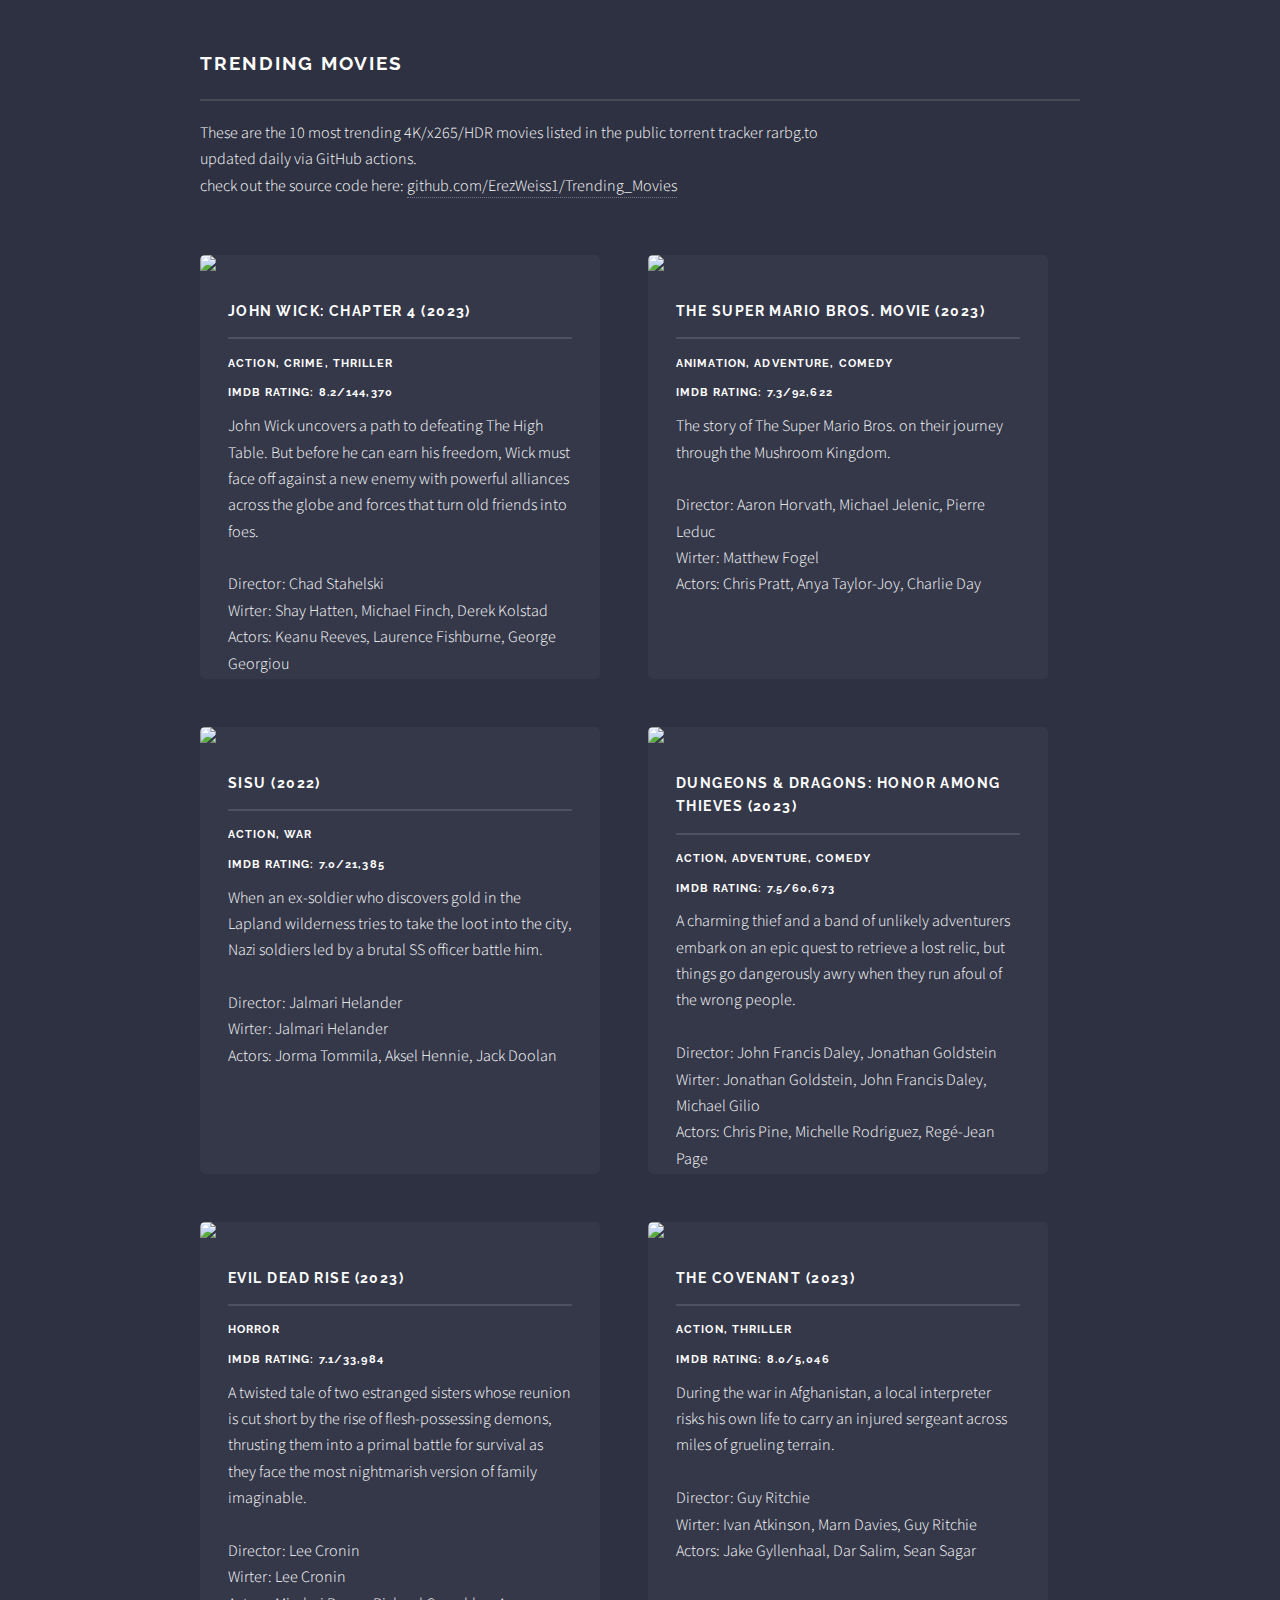
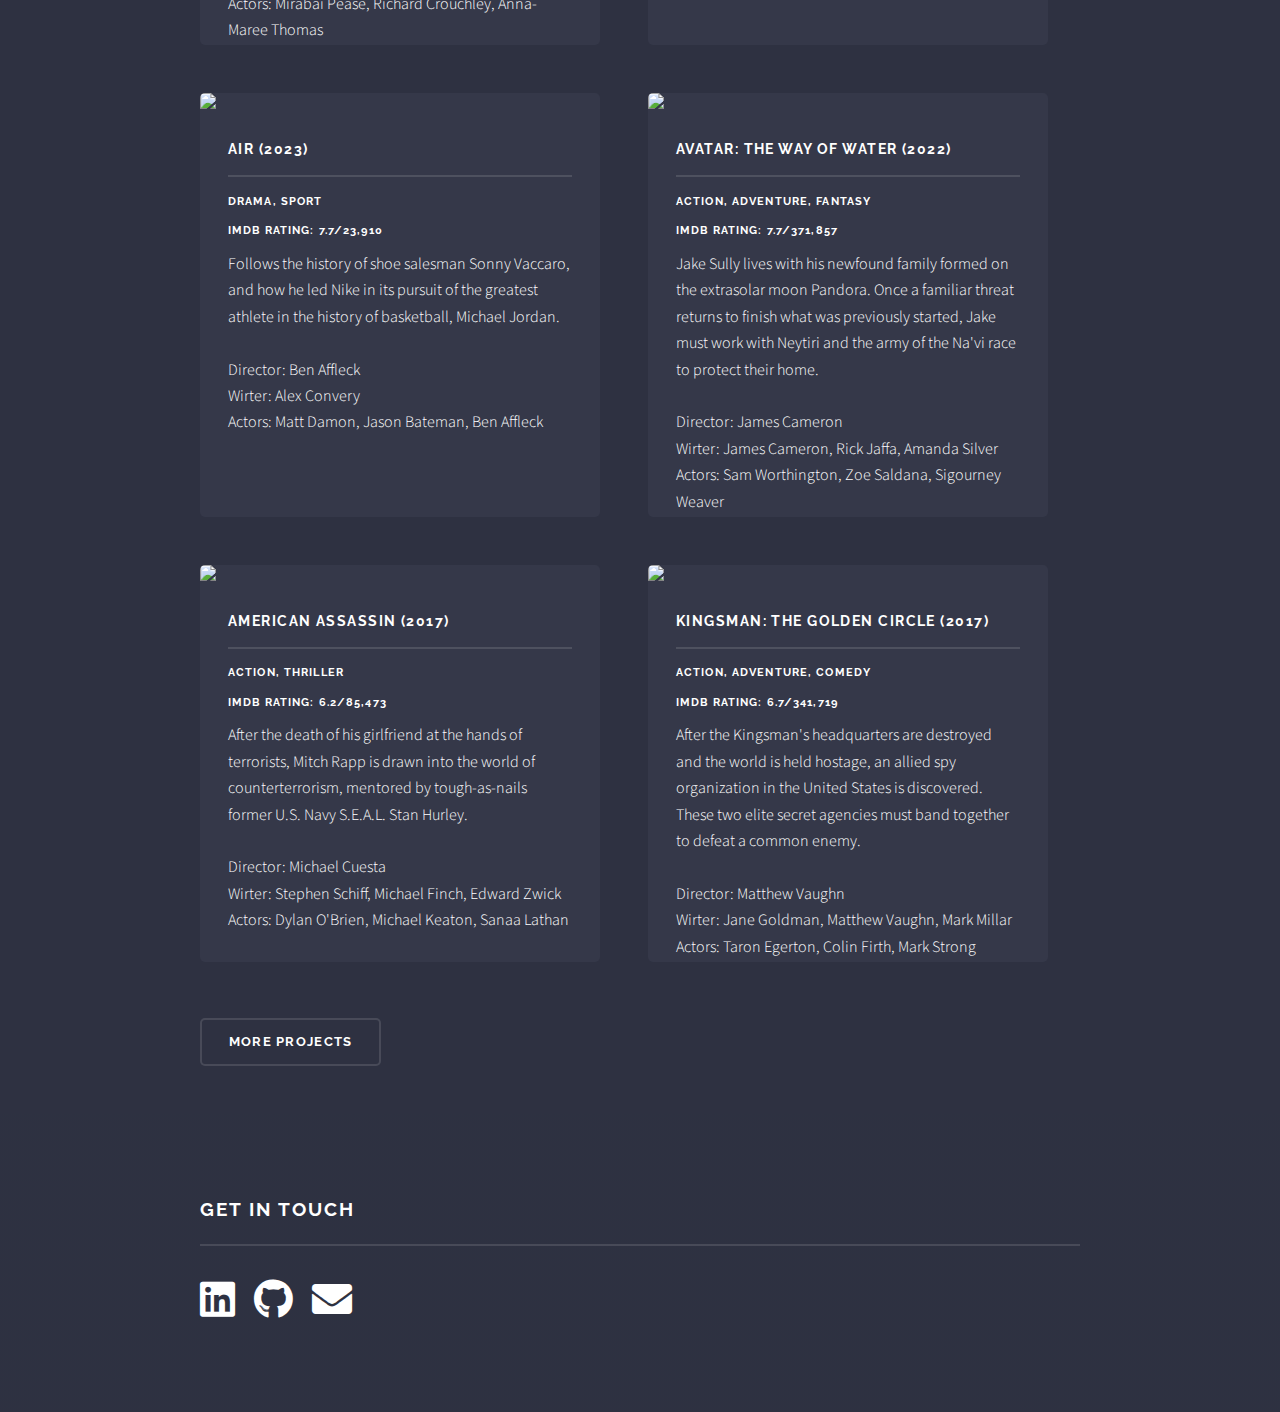
==== commit 9b39b180: "update data" ====
--- a/index.html
+++ b/index.html
@@ -65,6 +65,68 @@
         <br/>
        </article>
        <article id="1">
+        <a class="image" href="https://rarbgto.org/torrents.php?imdb=tt6718170" rel="noreferrer noopener" target="_blank">
+         <img src="https://m.media-amazon.com/images/M/MV5BOTJhNzlmNzctNTU5Yy00N2YwLThhMjQtZDM0YjEzN2Y0ZjNhXkEyXkFqcGdeQXVyMTEwMTQ4MzU5._V1_SX300.jpg"/>
+        </a>
+        <h3 class="major">
+         The Super Mario Bros. Movie (2023)
+        </h3>
+        <h4>
+         Animation, Adventure, Comedy
+        </h4>
+        <h6>
+         IMDB rating: 7.3/92,622
+        </h6>
+        <p1>
+         The story of The Super Mario Bros. on their journey through the Mushroom Kingdom.
+        </p1>
+        <br/>
+        <br/>
+        <p2>
+         Director: Aaron Horvath, Michael Jelenic, Pierre Leduc
+        </p2>
+        <br/>
+        <p3>
+         Wirter: Matthew Fogel
+        </p3>
+        <br/>
+        <p4>
+         Actors: Chris Pratt, Anya Taylor-Joy, Charlie Day
+        </p4>
+        <br/>
+       </article>
+       <article id="2">
+        <a class="image" href="https://rarbgto.org/torrents.php?imdb=tt14846026" rel="noreferrer noopener" target="_blank">
+         <img src="https://m.media-amazon.com/images/M/MV5BMWYwMzNkOWEtNjA3YS00YjE5LTlkMjYtMmRjMjExNjA1NDM0XkEyXkFqcGdeQXVyMjM4NTM5NDY@._V1_SX300.jpg"/>
+        </a>
+        <h3 class="major">
+         Sisu (2022)
+        </h3>
+        <h4>
+         Action, War
+        </h4>
+        <h6>
+         IMDB rating: 7.0/21,385
+        </h6>
+        <p1>
+         When an ex-soldier who discovers gold in the Lapland wilderness tries to take the loot into the city, Nazi soldiers led by a brutal SS officer battle him.
+        </p1>
+        <br/>
+        <br/>
+        <p2>
+         Director: Jalmari Helander
+        </p2>
+        <br/>
+        <p3>
+         Wirter: Jalmari Helander
+        </p3>
+        <br/>
+        <p4>
+         Actors: Jorma Tommila, Aksel Hennie, Jack Doolan
+        </p4>
+        <br/>
+       </article>
+       <article id="3">
         <a class="image" href="https://rarbgto.org/torrents.php?imdb=tt2906216" rel="noreferrer noopener" target="_blank">
          <img src="https://m.media-amazon.com/images/M/MV5BNmFkN2M2NzItOTY5YS00MmE2LTk3ZjctNTk2YzQ5ZmRiYzJjXkEyXkFqcGdeQXVyMjkwOTAyMDU@._V1_SX300.jpg"/>
         </a>
@@ -95,96 +157,34 @@
         </p4>
         <br/>
        </article>
-       <article id="2">
-        <a class="image" href="https://rarbgto.org/torrents.php?imdb=tt6718170" rel="noreferrer noopener" target="_blank">
-         <img src="https://m.media-amazon.com/images/M/MV5BOTJhNzlmNzctNTU5Yy00N2YwLThhMjQtZDM0YjEzN2Y0ZjNhXkEyXkFqcGdeQXVyMTEwMTQ4MzU5._V1_SX300.jpg"/>
-        </a>
-        <h3 class="major">
-         The Super Mario Bros. Movie (2023)
-        </h3>
-        <h4>
-         Animation, Adventure, Comedy
-        </h4>
-        <h6>
-         IMDB rating: 7.3/92,622
-        </h6>
-        <p1>
-         The story of The Super Mario Bros. on their journey through the Mushroom Kingdom.
-        </p1>
-        <br/>
-        <br/>
-        <p2>
-         Director: Aaron Horvath, Michael Jelenic, Pierre Leduc
-        </p2>
-        <br/>
-        <p3>
-         Wirter: Matthew Fogel
-        </p3>
-        <br/>
-        <p4>
-         Actors: Chris Pratt, Anya Taylor-Joy, Charlie Day
-        </p4>
-        <br/>
-       </article>
-       <article id="3">
-        <a class="image" href="https://rarbgto.org/torrents.php?imdb=tt14846026" rel="noreferrer noopener" target="_blank">
-         <img src="https://m.media-amazon.com/images/M/MV5BMWYwMzNkOWEtNjA3YS00YjE5LTlkMjYtMmRjMjExNjA1NDM0XkEyXkFqcGdeQXVyMjM4NTM5NDY@._V1_SX300.jpg"/>
-        </a>
-        <h3 class="major">
-         Sisu (2022)
-        </h3>
-        <h4>
-         Action, War
-        </h4>
-        <h6>
-         IMDB rating: 7.0/21,385
-        </h6>
-        <p1>
-         When an ex-soldier who discovers gold in the Lapland wilderness tries to take the loot into the city, Nazi soldiers led by a brutal SS officer battle him.
-        </p1>
-        <br/>
-        <br/>
-        <p2>
-         Director: Jalmari Helander
-        </p2>
-        <br/>
-        <p3>
-         Wirter: Jalmari Helander
-        </p3>
-        <br/>
-        <p4>
-         Actors: Jorma Tommila, Aksel Hennie, Jack Doolan
-        </p4>
-        <br/>
-       </article>
        <article id="4">
-        <a class="image" href="https://rarbgto.org/torrents.php?imdb=tt12261776" rel="noreferrer noopener" target="_blank">
-         <img src="https://m.media-amazon.com/images/M/MV5BYzFhM2M1MDUtNDhmNC00YzEzLThiMzctYWYxZTc0MGJhNWYyXkEyXkFqcGdeQXVyMTUzMTg2ODkz._V1_SX300.jpg"/>
-        </a>
-        <h3 class="major">
-         65 (2023)
-        </h3>
-        <h4>
-         Action, Adventure, Drama
-        </h4>
-        <h6>
-         IMDB rating: 5.4/43,965
-        </h6>
-        <p1>
-         An astronaut crash lands on a mysterious planet only to discover he's not alone.
-        </p1>
-        <br/>
-        <br/>
-        <p2>
-         Director: Scott Beck, Bryan Woods
-        </p2>
-        <br/>
-        <p3>
-         Wirter: Scott Beck, Bryan Woods
-        </p3>
-        <br/>
-        <p4>
-         Actors: Adam Driver, Ariana Greenblatt, Chloe Coleman
+        <a class="image" href="https://rarbgto.org/torrents.php?imdb=tt13345606" rel="noreferrer noopener" target="_blank">
+         <img src="https://m.media-amazon.com/images/M/MV5BMmZiN2VmMjktZDE5OC00ZWRmLWFlMmEtYWViMTY4NjM3ZmNkXkEyXkFqcGdeQXVyMTI2MTc2ODM3._V1_SX300.jpg"/>
+        </a>
+        <h3 class="major">
+         Evil Dead Rise (2023)
+        </h3>
+        <h4>
+         Horror
+        </h4>
+        <h6>
+         IMDB rating: 7.1/33,984
+        </h6>
+        <p1>
+         A twisted tale of two estranged sisters whose reunion is cut short by the rise of flesh-possessing demons, thrusting them into a primal battle for survival as they face the most nightmarish version of family imaginable.
+        </p1>
+        <br/>
+        <br/>
+        <p2>
+         Director: Lee Cronin
+        </p2>
+        <br/>
+        <p3>
+         Wirter: Lee Cronin
+        </p3>
+        <br/>
+        <p4>
+         Actors: Mirabai Pease, Richard Crouchley, Anna-Maree Thomas
         </p4>
         <br/>
        </article>
@@ -251,37 +251,6 @@
         <br/>
        </article>
        <article id="7">
-        <a class="image" href="https://rarbgto.org/torrents.php?imdb=tt13345606" rel="noreferrer noopener" target="_blank">
-         <img src="https://m.media-amazon.com/images/M/MV5BMmZiN2VmMjktZDE5OC00ZWRmLWFlMmEtYWViMTY4NjM3ZmNkXkEyXkFqcGdeQXVyMTI2MTc2ODM3._V1_SX300.jpg"/>
-        </a>
-        <h3 class="major">
-         Evil Dead Rise (2023)
-        </h3>
-        <h4>
-         Horror
-        </h4>
-        <h6>
-         IMDB rating: 7.1/33,984
-        </h6>
-        <p1>
-         A twisted tale of two estranged sisters whose reunion is cut short by the rise of flesh-possessing demons, thrusting them into a primal battle for survival as they face the most nightmarish version of family imaginable.
-        </p1>
-        <br/>
-        <br/>
-        <p2>
-         Director: Lee Cronin
-        </p2>
-        <br/>
-        <p3>
-         Wirter: Lee Cronin
-        </p3>
-        <br/>
-        <p4>
-         Actors: Mirabai Pease, Richard Crouchley, Anna-Maree Thomas
-        </p4>
-        <br/>
-       </article>
-       <article id="8">
         <a class="image" href="https://rarbgto.org/torrents.php?imdb=tt1630029" rel="noreferrer noopener" target="_blank">
          <img src="https://m.media-amazon.com/images/M/MV5BYjhiNjBlODctY2ZiOC00YjVlLWFlNzAtNTVhNzM1YjI1NzMxXkEyXkFqcGdeQXVyMjQxNTE1MDA@._V1_SX300.jpg"/>
         </a>
@@ -312,34 +281,65 @@
         </p4>
         <br/>
        </article>
+       <article id="8">
+        <a class="image" href="https://rarbgto.org/torrents.php?imdb=tt1961175" rel="noreferrer noopener" target="_blank">
+         <img src="https://m.media-amazon.com/images/M/MV5BMjM0MjY4MTk5NV5BMl5BanBnXkFtZTgwNDE2NTQyMzI@._V1_SX300.jpg"/>
+        </a>
+        <h3 class="major">
+         American Assassin (2017)
+        </h3>
+        <h4>
+         Action, Thriller
+        </h4>
+        <h6>
+         IMDB rating: 6.2/85,473
+        </h6>
+        <p1>
+         After the death of his girlfriend at the hands of terrorists, Mitch Rapp is drawn into the world of counterterrorism, mentored by tough-as-nails former U.S. Navy S.E.A.L. Stan Hurley.
+        </p1>
+        <br/>
+        <br/>
+        <p2>
+         Director: Michael Cuesta
+        </p2>
+        <br/>
+        <p3>
+         Wirter: Stephen Schiff, Michael Finch, Edward Zwick
+        </p3>
+        <br/>
+        <p4>
+         Actors: Dylan O'Brien, Michael Keaton, Sanaa Lathan
+        </p4>
+        <br/>
+       </article>
        <article id="9">
-        <a class="image" href="https://rarbgto.org/torrents.php?imdb=tt1663202" rel="noreferrer noopener" target="_blank">
-         <img src="https://m.media-amazon.com/images/M/MV5BMDE5OWMzM2QtOTU2ZS00NzAyLWI2MDEtOTRlYjIxZGM0OWRjXkEyXkFqcGdeQXVyODE5NzE3OTE@._V1_SX300.jpg"/>
-        </a>
-        <h3 class="major">
-         The Revenant (2015)
-        </h3>
-        <h4>
-         Action, Adventure, Drama
-        </h4>
-        <h6>
-         IMDB rating: 8.0/824,265
-        </h6>
-        <p1>
-         A frontiersman on a fur trading expedition in the 1820s fights for survival after being mauled by a bear and left for dead by members of his own hunting team.
-        </p1>
-        <br/>
-        <br/>
-        <p2>
-         Director: Alejandro G. Iñárritu
-        </p2>
-        <br/>
-        <p3>
-         Wirter: Mark L. Smith, Alejandro G. Iñárritu, Michael Punke
-        </p3>
-        <br/>
-        <p4>
-         Actors: Leonardo DiCaprio, Tom Hardy, Will Poulter
+        <a class="image" href="https://rarbgto.org/torrents.php?imdb=tt4649466" rel="noreferrer noopener" target="_blank">
+         <img src="https://m.media-amazon.com/images/M/MV5BMjQ3OTgzMzY4NF5BMl5BanBnXkFtZTgwOTc4OTQyMzI@._V1_SX300.jpg"/>
+        </a>
+        <h3 class="major">
+         Kingsman: The Golden Circle (2017)
+        </h3>
+        <h4>
+         Action, Adventure, Comedy
+        </h4>
+        <h6>
+         IMDB rating: 6.7/341,719
+        </h6>
+        <p1>
+         After the Kingsman's headquarters are destroyed and the world is held hostage, an allied spy organization in the United States is discovered. These two elite secret agencies must band together to defeat a common enemy.
+        </p1>
+        <br/>
+        <br/>
+        <p2>
+         Director: Matthew Vaughn
+        </p2>
+        <br/>
+        <p3>
+         Wirter: Jane Goldman, Matthew Vaughn, Mark Millar
+        </p3>
+        <br/>
+        <p4>
+         Actors: Taron Egerton, Colin Firth, Mark Strong
         </p4>
         <br/>
        </article>
